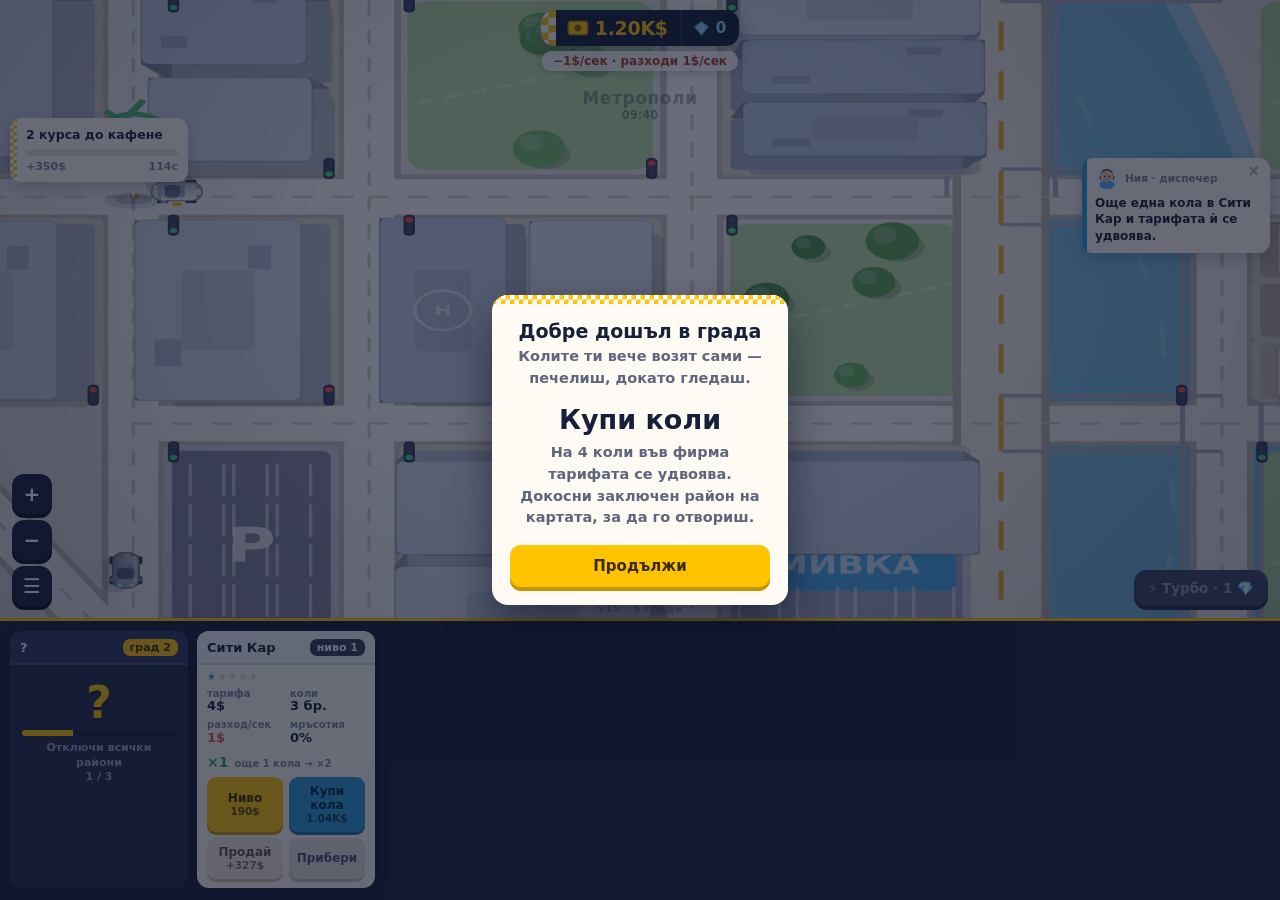
==== index.html @ 585ffe59 "Buy districts and move city from the panel, add a dispatcher who advises Districts were the only pur" ====
﻿<!DOCTYPE html>
<html lang="bg">
<meta charset="utf-8">
<link rel="manifest" href="manifest.webmanifest">
<link rel="apple-touch-icon" href="icon-192.png">
<script>if("serviceWorker" in navigator){window.addEventListener("load",function(){navigator.serviceWorker.register("sw.js").catch(function(){});});}</script>
<meta name="viewport" content="width=device-width, initial-scale=1, maximum-scale=1, user-scalable=no, viewport-fit=cover">
<meta name="theme-color" content="#17203A">
<meta name="mobile-web-app-capable" content="yes">
<meta name="apple-mobile-web-app-capable" content="yes">
<meta name="apple-mobile-web-app-status-bar-style" content="black-translucent">
<meta name="apple-mobile-web-app-title" content="Такси Империя">
<link rel="icon" href="data:image/svg+xml,%3Csvg xmlns='http://www.w3.org/2000/svg' viewBox='0 0 64 64'%3E%3Crect width='64' height='64' rx='14' fill='%2317203A'/%3E%3Crect x='10' y='26' width='44' height='20' rx='6' fill='%23FFC300'/%3E%3Crect x='22' y='18' width='20' height='10' rx='3' fill='%23FFC300'/%3E%3Crect x='10' y='32' width='44' height='5' fill='%23fff'/%3E%3Crect x='10' y='32' width='7' height='5' fill='%2317203A'/%3E%3Crect x='24' y='32' width='7' height='5' fill='%2317203A'/%3E%3Crect x='38' y='32' width='7' height='5' fill='%2317203A'/%3E%3C/svg%3E">
<title>Такси Империя</title>
<style>
  :root{
    --ink:#17203A;          /* нощно синьо на таблото */
    --ink2:#222C4C;
    --paper:#FDFBF4;        /* хартия на касовата бележка */
    --taxi:#FFC300;         /* жълто на такситата */
    --taxiD:#C89500;
    --meter:#1FA871;        /* печалба */
    --fare:#E0563F;         /* разход */
    --muted:#7C8399;
    --sky:#2E9BD6;
  }
  *{box-sizing:border-box;-webkit-tap-highlight-color:transparent}
  html,body{height:100%;margin:0;overflow:hidden}
  body{
    background:var(--ink);color:var(--ink);
    font-family:"Segoe UI Variable","Segoe UI",system-ui,-apple-system,"Helvetica Neue",Arial,sans-serif;
    font-weight:700;display:flex;flex-direction:column;user-select:none;
    font-variant-numeric:tabular-nums;
  }
  #stage{position:relative;flex:1;min-height:0;touch-action:none}
  canvas{display:block;width:100%;height:100%}

  /* ---------- таксиметров апарат горе ---------- */
  #top{position:absolute;top:calc(10px + env(safe-area-inset-top));left:0;right:0;display:flex;flex-direction:column;
       align-items:center;gap:5px;pointer-events:none}
  #meter{display:flex;align-items:stretch;border-radius:13px;overflow:hidden;
    background:var(--ink);box-shadow:0 8px 20px rgba(12,18,40,.34)}
  #meter .checks{width:15px;
    background-image:
      linear-gradient(45deg,var(--taxi) 25%,transparent 25%,transparent 75%,var(--taxi) 75%),
      linear-gradient(45deg,var(--taxi) 25%,#fff 25%,#fff 75%,var(--taxi) 75%);
    background-size:15px 15px;background-position:0 0,7.5px 7.5px}
  #meter .val{display:flex;align-items:center;gap:6px;padding:7px 13px 7px 11px;color:#fff}
  #meter .val + .val{border-left:1px solid rgba(255,255,255,.16)}
  #money{font-size:19px;letter-spacing:-.3px;font-weight:800;color:var(--taxi)}
  #gems{font-size:15px;font-weight:800;color:#8FD8F5}
  #meter svg{display:block}
  #net{font-size:12px;font-weight:700;color:#0E6B48;background:rgba(255,255,255,.86);
    padding:3px 11px;border-radius:9px;box-shadow:0 3px 9px rgba(20,28,55,.16)}
  #net.bad{color:#B23A28}
  #cityTag{position:absolute;top:88px;left:0;right:0;text-align:center;pointer-events:none;
    color:rgba(23,32,58,.34);font-size:17px;font-weight:800;letter-spacing:.6px}
  #clock{display:block;font-size:11.5px;font-weight:700;color:rgba(23,32,58,.4);letter-spacing:0}

  /* ---------- диспечерска бележка (мисия) ---------- */
  #quest{position:absolute;left:10px;top:118px;width:178px;background:var(--paper);
    border-radius:11px;padding:9px 10px 9px 16px;pointer-events:none;
    box-shadow:0 6px 16px rgba(12,18,40,.2);overflow:hidden}
  #quest:before{content:"";position:absolute;left:0;top:0;bottom:0;width:7px;
    background-image:
      linear-gradient(45deg,var(--taxi) 25%,transparent 25%,transparent 75%,var(--taxi) 75%),
      linear-gradient(45deg,var(--taxi) 25%,#fff 25%,#fff 75%,var(--taxi) 75%);
    background-size:7px 7px;background-position:0 0,3.5px 3.5px}
  #quest.done{background:#E7F7EC}
  #quest.done:before{background:var(--meter)}
  #qTxt{font-size:12.5px;line-height:1.3;font-weight:800}
  #qBar{height:6px;border-radius:4px;background:#E6E3D8;margin:7px 0 4px;overflow:hidden}
  #qBar i{display:block;height:100%;background:var(--meter);width:0%;transition:width .25s}
  #qMeta{display:flex;justify-content:space-between;font-size:11px;color:var(--muted);font-weight:700}
  /* ---------- диспечерката ---------- */
  #adv{position:absolute;right:10px;top:158px;width:188px;background:var(--paper);
    border-radius:11px;padding:8px 10px 9px 13px;box-shadow:0 6px 16px rgba(12,18,40,.2);overflow:hidden}
  #adv:before{content:"";position:absolute;left:0;top:0;bottom:0;width:5px;background:var(--sky)}
  #adv .ahead{display:flex;align-items:center;gap:6px;margin-bottom:5px;padding-right:16px}
  #adv .ahead b{font-size:10.5px;font-weight:800;color:var(--muted)}
  #adv svg{display:block;flex:0 0 auto;border-radius:50%}
  #advTxt{font-size:12px;line-height:1.36;font-weight:800;color:var(--ink)}
  #advOff{position:absolute;top:3px;right:4px;border:0;background:none;font:inherit;
    font-size:15px;font-weight:800;color:#B6B2A4;padding:3px 6px;line-height:1}
  #rush{position:absolute;top:118px;right:10px;background:var(--fare);color:#fff;
    border-radius:10px;padding:6px 11px;font-size:12.5px;font-weight:800;
    box-shadow:0 6px 14px rgba(190,60,40,.34);pointer-events:none}

  /* ---------- бутони върху картата ---------- */
  #zoom{position:absolute;left:12px;bottom:calc(12px + env(safe-area-inset-bottom));display:flex;flex-direction:column;gap:6px}
  .zb{width:40px;height:40px;border:0;border-radius:12px;background:var(--ink);color:#fff;
    font:inherit;font-size:20px;font-weight:800;box-shadow:0 4px 0 #0B1226}
  .zb:active{transform:translateY(3px);box-shadow:0 1px 0 #0B1226}
  #menu{position:relative}
  #menu .dot{position:absolute;top:-4px;right:-4px;min-width:18px;height:18px;border-radius:9px;
    background:var(--meter);color:#fff;font-size:10.5px;font-weight:800;line-height:18px;
    font-style:normal;padding:0 4px;box-shadow:0 2px 5px rgba(6,10,26,.5)}
  #turbo{position:absolute;right:12px;bottom:calc(12px + env(safe-area-inset-bottom));border:0;border-radius:13px;padding:10px 14px;
    background:var(--taxi);color:#3B2C00;font:inherit;font-size:13.5px;font-weight:800;
    box-shadow:0 4px 0 var(--taxiD)}
  #turbo:active{transform:translateY(3px);box-shadow:0 1px 0 var(--taxiD)}
  #turbo.off{background:#39415F;color:#8C93AC;box-shadow:0 4px 0 #232B45}

  /* ---------- диспечерско табло долу ---------- */
  #fleets{background:var(--ink);padding:10px 10px 12px;display:flex;gap:9px;overflow-x:auto;
    border-top:3px solid var(--taxi);scrollbar-width:none}
  #fleets::-webkit-scrollbar{display:none}
  .card{flex:0 0 178px;background:var(--paper);border-radius:12px;padding:0 0 9px;
    box-shadow:0 5px 14px rgba(6,10,26,.4);overflow:hidden}
  .chead{display:flex;align-items:center;gap:7px;padding:8px 10px 7px;
    background:var(--fc,#fff);border-bottom:2px solid rgba(23,32,58,.12)}
  .chead .nm{font-size:13px;font-weight:800;color:#17203A;white-space:nowrap;
    overflow:hidden;text-overflow:ellipsis;flex:1}
  .chead .lvb{font-size:11px;font-weight:800;background:rgba(23,32,58,.86);color:#fff;
    padding:2px 7px;border-radius:7px;white-space:nowrap}
  .stars{font-size:10px;letter-spacing:1.5px;color:#D8D4C6;padding:6px 10px 0}
  .stars i{color:var(--sky);font-style:normal}
  .grid{display:grid;grid-template-columns:1fr 1fr;gap:5px 8px;padding:6px 10px 8px}
  .cell{display:flex;flex-direction:column;line-height:1.15}
  .cell small{font-size:10px;color:var(--muted);font-weight:700}
  .cell b{font-size:13px;font-weight:800}
  .cell.exp b{color:var(--fare)}
  .mrow{display:flex;align-items:baseline;gap:6px;padding:0 10px 7px}
  .mrow b{font-size:14px;font-weight:800;color:var(--meter)}
  .mrow small{font-size:10px;font-weight:700;color:var(--muted)}
  .btns{display:grid;grid-template-columns:1fr 1fr;gap:6px;padding:0 10px}
  .btns + .btns{margin-top:6px}
  .btns button{border:0;border-radius:9px;padding:7px 4px;font:inherit;font-size:12px;
    font-weight:800;line-height:1.2}
  .btns button small{display:block;font-size:10.5px;font-weight:700;opacity:.8}
  .btns button:active{transform:translateY(2px);box-shadow:none!important}
  .up{background:var(--taxi);color:#3B2C00;box-shadow:0 3px 0 var(--taxiD)}
  .car{background:var(--sky);color:#04283C;box-shadow:0 3px 0 #1E6E9B}
  .sell{background:#F0E7D9;color:#6B5540;box-shadow:0 3px 0 #CFC2AE}
  .rest{background:#E6E3D8;color:#4A5068;box-shadow:0 3px 0 #C6C2B4}
  .rest.on{background:var(--meter);color:#04301F;box-shadow:0 3px 0 #157A50}
  .citycard{background:#20294A;color:#F2F0E6}
  .citycard .chead{background:#2C3760;border-bottom-color:rgba(255,255,255,.12)}
  .citycard .chead .nm{color:#FDFBF4}
  .citycard .lvb{background:var(--taxi);color:#3B2C00}
  .citycard .cell small{color:#9AA3C0}
  .citycard .cell b{color:#FDFBF4}
  /* заключен следващ град: само въпросителна, подробностите идват след отключване */
  .citycard .myst{display:flex;flex-direction:column;align-items:center;justify-content:center;
    gap:5px;padding:16px 12px 12px;cursor:pointer}
  .citycard .myst .q{font-size:44px;line-height:1;font-weight:800;color:var(--taxi);
    text-shadow:0 3px 0 rgba(0,0,0,.25)}
  .citycard .myst .hint{font-size:11px;font-weight:700;color:#9AA3C0;text-align:center;
    line-height:1.35;white-space:pre-line}
  .citycard .myst .bar{width:100%;height:6px;border-radius:4px;background:#17203A;overflow:hidden}
  .citycard .myst .bar i{display:block;height:100%;background:var(--taxi);width:0%;transition:width .25s}
  .go{background:var(--taxi);color:#3B2C00;box-shadow:0 3px 0 var(--taxiD)}
  .go.cant{background:#39415F;color:#8C93AC;box-shadow:0 3px 0 #232B45}
  .btns button.cant{background:#E9E6DB;color:#AFAB9C;box-shadow:0 3px 0 #D3CFC2}

  /* ---------- диалог ---------- */
  #modal{position:fixed;inset:0;background:rgba(14,20,42,.62);display:flex;align-items:center;
    justify-content:center;padding:26px;z-index:9}
  #box{background:var(--paper);border-radius:16px;padding:0 0 18px;width:100%;max-width:296px;
    text-align:center;box-shadow:0 20px 44px rgba(8,12,30,.5);overflow:hidden}
  #box:before{content:"";display:block;height:9px;
    background-image:
      linear-gradient(45deg,var(--taxi) 25%,transparent 25%,transparent 75%,var(--taxi) 75%),
      linear-gradient(45deg,var(--taxi) 25%,#fff 25%,#fff 75%,var(--taxi) 75%);
    background-size:9px 9px;background-position:0 0,4.5px 4.5px}
  #box h2{margin:16px 18px 4px;font-size:19px;font-weight:800}
  #box p{margin:0 18px;font-size:14.5px;color:#5F657D;font-weight:700;line-height:1.5}
  #box .big{display:block;font-size:27px;color:var(--ink);margin:10px 0 2px;font-weight:800}
  #box button{margin:16px 18px 0;width:calc(100% - 36px);border:0;border-radius:11px;padding:12px;
    background:var(--taxi);color:#3B2C00;font:inherit;font-size:15px;font-weight:800;
    box-shadow:0 4px 0 var(--taxiD)}
  #box button:active{transform:translateY(3px);box-shadow:0 1px 0 var(--taxiD)}
  #box #mC{background:#E6E3D8;color:#4A5068;box-shadow:0 4px 0 #C6C2B4;margin-top:8px}
  #box button[disabled]{opacity:.6}
  /* ---------- общ панел с раздели ---------- */
  #panel{position:fixed;inset:0;background:rgba(14,20,42,.72);z-index:8;
    display:flex;align-items:flex-end;justify-content:center}
  #pbox{background:var(--paper);width:100%;max-width:420px;max-height:88vh;
    border-radius:16px 16px 0 0;display:flex;flex-direction:column;overflow:hidden;
    box-shadow:0 -14px 40px rgba(8,12,30,.5)}
  #pbox:before{content:"";display:block;height:8px;flex:0 0 auto;
    background-image:
      linear-gradient(45deg,var(--taxi) 25%,transparent 25%,transparent 75%,var(--taxi) 75%),
      linear-gradient(45deg,var(--taxi) 25%,#fff 25%,#fff 75%,var(--taxi) 75%);
    background-size:8px 8px;background-position:0 0,4px 4px}
  #ptabs{display:flex;gap:0;border-bottom:2px solid rgba(23,32,58,.12);flex:0 0 auto}
  #ptabs button{flex:1;border:0;background:none;font:inherit;font-size:11px;font-weight:800;
    color:var(--muted);padding:11px 2px 9px;border-bottom:3px solid transparent;
    white-space:nowrap;letter-spacing:-.2px}
  #ptabs button.on{color:var(--ink);border-bottom-color:var(--taxi)}
  #pbody{overflow-y:auto;padding:14px 16px 18px;-webkit-overflow-scrolling:touch}
  #pclose{flex:0 0 auto;border:0;border-radius:11px;margin:0 16px 16px;padding:12px;
    background:#E6E3D8;color:#4A5068;font:inherit;font-size:14.5px;font-weight:800;
    box-shadow:0 4px 0 #C6C2B4}
  #pclose:active{transform:translateY(3px);box-shadow:0 1px 0 #C6C2B4}
  .prow{display:flex;align-items:center;justify-content:space-between;gap:12px;
    padding:11px 0;border-bottom:1px solid rgba(23,32,58,.09)}
  .prow:last-child{border-bottom:0}
  .prow .lb{font-size:13.5px;font-weight:800;color:var(--ink)}
  .prow .lb small{display:block;font-size:11px;font-weight:700;color:var(--muted);margin-top:2px}
  .prow .vl{font-size:14px;font-weight:800;color:var(--ink);white-space:nowrap}
  .tgl{border:0;border-radius:20px;width:52px;height:30px;background:#D6D2C4;position:relative;
    flex:0 0 auto;transition:background .15s}
  .tgl:after{content:"";position:absolute;top:3px;left:3px;width:24px;height:24px;border-radius:50%;
    background:#fff;box-shadow:0 2px 4px rgba(0,0,0,.22);transition:transform .15s}
  .tgl.on{background:var(--meter)}
  .tgl.on:after{transform:translateX(22px)}
  .pbtn{border:0;border-radius:10px;padding:11px 12px;font:inherit;font-size:13.5px;font-weight:800;
    background:var(--taxi);color:#3B2C00;box-shadow:0 3px 0 var(--taxiD);width:100%}
  .pbtn:active{transform:translateY(2px);box-shadow:0 1px 0 var(--taxiD)}
  .pbtn.danger{background:#E8D5CE;color:#8A3A28;box-shadow:0 3px 0 #CBB0A6}
  .pbtn.cant{background:#E9E6DB;color:#AFAB9C;box-shadow:0 3px 0 #D3CFC2}
  .phead{font-size:11px;font-weight:800;letter-spacing:.08em;text-transform:uppercase;
    color:var(--muted);margin:14px 0 4px}
  .phead:first-child{margin-top:0}
  #ver{position:absolute;left:0;right:0;bottom:4px;text-align:center;pointer-events:none;
    font-size:10.5px;font-weight:700;color:rgba(23,32,58,.30);letter-spacing:.4px}
  .hidden{display:none!important}
  @media (prefers-reduced-motion:reduce){*{transition:none!important}}
</style>

<div id="stage">
  <canvas id="cv"></canvas>
  <div id="top">
    <div id="meter">
      <div class="checks"></div>
      <div class="val"><svg width="22" height="16" viewBox="0 0 22 16"><rect x="1" y="1" width="20" height="14" rx="3" fill="#FFC300" stroke="#8A6A00" stroke-width="1.4"/><circle cx="11" cy="8" r="3.4" fill="#8A6A00"/></svg><b id="money">0$</b></div>
      <div class="val"><svg width="17" height="17" viewBox="0 0 20 20"><path d="M10 2 18 8 10 18 2 8z" fill="#8FD8F5" stroke="#3E9BC4" stroke-width="1.4" stroke-linejoin="round"/></svg><b id="gems">0</b></div>
    </div>
    <div id="net"></div>
  </div>
  <div id="cityTag">Метрополи<small id="clock"></small></div>
  <div id="quest"><div id="qTxt"></div><div id="qBar"><i></i></div><div id="qMeta"><span id="qRew"></span><span id="qTime"></span></div></div>
  <div id="rush" class="hidden">Час пик ×2</div>
  <div id="adv" class="hidden">
    <button id="advOff" title="Спри съветника">×</button>
    <div class="ahead"><svg width="24" height="24" viewBox="0 0 32 32">
      <circle cx="16" cy="16" r="16" fill="#EAF4FB"/>
      <path d="M16 31c-6 0-10-3-10-6s4-6 10-6 10 3 10 6-4 6-10 6z" fill="#4FB3F6"/>
      <circle cx="16" cy="13.5" r="7.6" fill="#F5CBA0"/>
      <path d="M8.4 13.5a7.6 7.6 0 0 1 15.2 0c.6-2 .4-5-1.4-7S18 4 16 4 10.6 4.8 9.4 6.9 7.8 11.6 8.4 13.5z" fill="#6B4423"/>
      <path d="M7.4 12.6c-.9.4-1.3 2-.9 3.6.4 1.6 1.4 2.6 2.2 2.4z" fill="#6B4423"/>
      <path d="M24.6 12.6c.9.4 1.3 2 .9 3.6-.4 1.6-1.4 2.6-2.2 2.4z" fill="#6B4423"/>
      <circle cx="13.2" cy="14" r="1.3" fill="#3A3F5C"/><circle cx="18.8" cy="14" r="1.3" fill="#3A3F5C"/>
      <circle cx="10.7" cy="16.5" r="1.7" fill="#FFB0AC" opacity=".55"/>
      <circle cx="21.3" cy="16.5" r="1.7" fill="#FFB0AC" opacity=".55"/>
      <path d="M14.2 17.8q1.8 1.3 3.6 0" stroke="#B4795A" stroke-width="1.1" fill="none" stroke-linecap="round"/>
    </svg><b>Ния · диспечер</b></div>
    <div id="advTxt"></div>
  </div>
  <div id="zoom"><button class="zb" id="zin">+</button><button class="zb" id="zout">−</button><button class="zb" id="menu" title="Меню">☰<i class="dot hidden" id="mdot"></i></button></div>
  <button id="turbo">⚡ Турбо · 1 💎</button>
  <div id="ver">v15 · 3 града</div>
</div>
<div id="fleets"></div>

<div id="panel" class="hidden"><div id="pbox">
  <div id="ptabs">
    <button data-tab="city" class="on">Град</button>
    <button data-tab="stat">Статус</button>
    <button data-tab="ach">Награди</button>
    <button data-tab="drv">Шофьори</button>
    <button data-tab="shop">Магазин</button>
    <button data-tab="set">Настройки</button>
  </div>
  <div id="pbody"></div>
  <button id="pclose">Затвори</button>
</div></div>

<div id="modal" class="hidden"><div id="box">
  <h2 id="mT"></h2><p id="mP"></p><button id="mB">Продължи</button><button id="mC" class="hidden">Откажи</button>
</div></div>

<script>
(function(){
"use strict";
/* Кеш на DOM възлите: update() се върти 60 пъти в секунда и не бива
   да обхожда документа наново за всяко число, което изписва. */
function $(id){return document.getElementById(id);}
var EL={money:$("money"),gems:$("gems"),clock:$("clock"),net:$("net"),turbo:$("turbo"),
  rush:$("rush"),quest:$("quest"),qTxt:$("qTxt"),qBar:$("qBar").firstChild,mdot:$("mdot"),
  adv:$("adv"),advTxt:$("advTxt"),
  qRew:$("qRew"),qTime:$("qTime"),cityTag:$("cityTag").firstChild};
function setTxt(el,v){if(el&&el._v!==v){el._v=v;el.textContent=v;}}
function setCls(el,v){if(el&&el._c!==v){el._c=v;el.className=v;}}
function setHid(el,v){if(el&&el._hid!==v){el._hid=v;el.classList.toggle("hidden",v);}}
function rnd(a,b){return a+Math.random()*(b-a);}
function ri(a,b){return Math.floor(rnd(a,b+1));}
function pick(a){return a[(Math.random()*a.length)|0];}
function lerp(a,b,t){return a+(b-a)*t;}
function fmt(n){if(n<1000)return Math.round(n)+"";
  var s=["K","M","B","T","Qa"],i=-1;while(n>=1000&&i<s.length-1){n/=1000;i++;}
  return (n<10?n.toFixed(2):n<100?n.toFixed(1):Math.round(n))+s[i];}
function money(n){return fmt(n)+"$";}
function hex2rgb(h){return [parseInt(h.substr(1,2),16),parseInt(h.substr(3,2),16),parseInt(h.substr(5,2),16)];}
function mixHex(h1,h2,t){var a=hex2rgb(h1),b=hex2rgb(h2);
  return [lerp(a[0],b[0],t),lerp(a[1],b[1],t),lerp(a[2],b[2],t)];}
function rgbs(c,f){f=f||1;return "rgb("+Math.min(255,c[0]*f|0)+","+Math.min(255,c[1]*f|0)+","+Math.min(255,c[2]*f|0)+")";}
function rr(x,y,w,h,r){ctx.beginPath();ctx.moveTo(x+r,y);ctx.arcTo(x+w,y,x+w,y+h,r);
  ctx.arcTo(x+w,y+h,x,y+h,r);ctx.arcTo(x,y+h,x,y,r);ctx.arcTo(x,y,x+w,y,r);ctx.closePath();}

/* ==================== ГРАД ==================== */
var CITIES=[
  { name:"Метрополи", w:1600, h:2600, gx:[120,200], gy:[125,210],
    hwV:1, hwH:1, rivers:1, npc:12, mult:1, upk:1, dens:0.13, tall:180,
    down:[[0.42,0.17]], portFrom:0.74,
    zones:[{n:"Център",f:0.42,c:0},{n:"Южен район",f:0.32,c:30000},{n:"Пристанище",f:0.26,c:400000}],
    price:0 },
  { name:"Стария бряг", w:2150, h:3400, gx:[110,180], gy:[112,190],
    hwV:2, hwH:1, rivers:2, npc:20, mult:4.5, upk:1.7, dens:0.10, tall:230,
    down:[[0.30,0.13],[0.64,0.44]], portFrom:0.78,
    zones:[{n:"Стария град",f:0.30,c:0},{n:"Крайбрежието",f:0.24,c:900000},
           {n:"Индустрията",f:0.24,c:6000000},{n:"Доковете",f:0.22,c:40000000}],
    price:500000 },
  { name:"Мегаполис", w:2700, h:4300, gx:[100,165], gy:[102,172],
    hwV:2, hwH:2, rivers:2, npc:28, mult:16, upk:2.6, dens:0.08, tall:300,
    down:[[0.24,0.11],[0.58,0.33],[0.40,0.68]], portFrom:0.84,
    zones:[{n:"Даунтаун",f:0.24,c:0},{n:"Мидтаун",f:0.20,c:20000000},
           {n:"Ъптаун",f:0.20,c:150000000},{n:"Хълмовете",f:0.18,c:900000000},
           {n:"Летището",f:0.18,c:6000000000}],
    price:15000000 }
];
var cityIdx=0, CITY=CITIES[0];
var WW=CITY.w,WH=CITY.h,ROADW=30,HWW=48;
var xs=[],ys=[],nodes=[],edges=[],blocks=[],river=[],trees=[],lamps=[],ponds=[],bridges=[];
var DOWNS=[];
function district(x,y){
  if(y>WH*CITY.portFrom) return "port";
  for(var i=0;i<DOWNS.length;i++)
    if(Math.hypot(x-DOWNS[i].x,y-DOWNS[i].y)<DOWNS[i].r) return "down";
  return "res";
}
var PAL={
  down:["#C9D6E8","#D5DFEC","#BCCADD","#DDE4EE","#C3CFE0"],
  res:["#F1E2CE","#E9D6BE","#F5EADD","#E4D8C6","#EFDCD2"],
  port:["#D8D4C8","#CBD2CB","#E0DACE","#C6C9C2"]
};
function genCity(){
  WW=CITY.w;WH=CITY.h;
  DOWNS=CITY.down.map(function(d){return {x:WW*d[0],y:WH*d[1],r:Math.min(WW,WH)*0.24};});
  xs=[];ys=[];nodes=[];edges=[];blocks=[];trees=[];lamps=[];ponds=[];bridges=[];
  var x=80;while(x<WW-90){xs.push(Math.round(x));x+=rnd(CITY.gx[0],CITY.gx[1]);}xs.push(WW-80);
  var y=80;while(y<WH-90){ys.push(Math.round(y));y+=rnd(CITY.gy[0],CITY.gy[1]);}ys.push(WH-80);
  river=[];
  for(var rv=0;rv<CITY.rivers;rv++){
    var base=0.62-rv*0.34, amp=150+rv*40;
    for(var t=0;t<=14;t++)river.push({x:WW*base+Math.sin(t*0.55+rv)*amp-t*7,y:WH*t/14,w:rnd(50,95),seg:rv});
  }

  var C=xs.length,R=ys.length,id={};
  for(var j=0;j<R;j++)for(var i=0;i<C;i++){id[i+"_"+j]=nodes.length;
    nodes.push({x:xs[i],y:ys[j],nb:[],hw:false});}
  function link(a,b,hw){
    if(a==null||b==null)return;
    var d=Math.hypot(nodes[a].x-nodes[b].x,nodes[a].y-nodes[b].y);
    var w=hw?d*0.55:d;
    nodes[a].nb.push({n:b,d:d,w:w});nodes[b].nb.push({n:a,d:d,w:w});
    edges.push({a:a,b:b,hw:!!hw,block:0});
    if(hw){nodes[a].hw=nodes[b].hw=true;}
  }
  // магистрала: една вертикална и една хоризонтална артерия
  var hwCols=[],hwRows=[];
  for(var q=0;q<CITY.hwV;q++) hwCols.push(Math.round(C*(q+1)/(CITY.hwV+1)));
  for(var q2=0;q2<CITY.hwH;q2++) hwRows.push(Math.round(R*(q2+1)/(CITY.hwH+1)));
  function inArr(a,v){for(var i=0;i<a.length;i++)if(a[i]===v)return true;return false;}
  for(var j2=0;j2<R;j2++)for(var i2=0;i2<C;i2++){
    if(i2<C-1){ var isHw=inArr(hwRows,j2);
      if(isHw||!(j2>0&&j2<R-1&&Math.random()<CITY.dens)) link(id[i2+"_"+j2],id[(i2+1)+"_"+j2],isHw); }
    if(j2<R-1){ var isHw2=inArr(hwCols,i2);
      if(isHw2||!(i2>0&&i2<C-1&&Math.random()<CITY.dens)) link(id[i2+"_"+j2],id[i2+"_"+(j2+1)],isHw2); }
  }
  var di=1,dj=1;while(di<C-1&&dj<R-1){link(id[di+"_"+dj],id[(di+1)+"_"+(dj+1)]);di++;dj++;}

  for(var jj=0;jj<R-1;jj++)for(var ii=0;ii<C-1;ii++){
    var bx=xs[ii]+ROADW/2+8,by=ys[jj]+ROADW/2+8;
    var bw=xs[ii+1]-xs[ii]-ROADW-16,bh=ys[jj+1]-ys[jj]-ROADW-16;
    if(bw<24||bh<24)continue;
    var cx=bx+bw/2,cy=by+bh/2;
    if(inRiver(cx,cy,8))continue;
    var dist=district(cx,cy);
    var park=Math.random()<(dist==="res"?0.22:dist==="down"?0.08:0.10);
    if(park){ blocks.push(mkPark(bx,by,bw,bh)); continue; }
    var n=(dist==="port")?1:(bw>110&&bh>110?ri(2,3):ri(1,2));
    if(n===1||bw<95||bh<95) blocks.push(mk(bx,by,bw,bh,dist));
    else{
      var vert=bw>bh,g=6;
      for(var p=0;p<n;p++){
        if(vert){var w2=(bw-(n-1)*g)/n;blocks.push(mk(bx+p*(w2+g),by,w2,bh,dist));}
        else{var h2=(bh-(n-1)*g)/n;blocks.push(mk(bx,by+p*(h2+g),bw,h2,dist));}
      }
    }
  }
  // забележителности
  // махаме кварталите, през които минава улица (диагонал, магистрала)
  blocks=blocks.filter(function(b){
    for(var e=0;e<edges.length;e++){
      var E=edges[e],a=nodes[E.a],c=nodes[E.b];
      var m=E.hw?10:2;
      if(segRect(a.x,a.y,c.x,c.y,b.x-m,b.y-m,b.w+2*m,b.h+2*m))return false;
    }
    return true;
  });
  blocks.forEach(function(b){ if(b.park) fillPark(b); });
  var stad=blocks.filter(function(b){return b.park&&b.w>150&&b.h>130;})[0];
  if(stad){stad.park=false;stad.stadium=true;stad.hgt=52;stad.c=hex2rgb("#DDD9CE");}
  // мостове
  edges.forEach(function(e){
    var a=nodes[e.a],b=nodes[e.b],mx=(a.x+b.x)/2,my=(a.y+b.y)/2;
    if(inRiver(mx,my,0)) {e.bridge=true;bridges.push(e);}
  });
  nodes.forEach(function(n,i){
    n.id=i; n.ok=n.nb.length>0;
    n.light=(n.nb.length>=3&&!n.hw)?Math.random()*LCYC:-1;
    if(n.ok&&Math.random()<0.8) lamps.push({x:n.x+rnd(-16,16),y:n.y+rnd(-16,16),r:rnd(95,145)});
  });
  makeDepot();
  makeWash();
}
/* ---- автомивка ---- */
var wash=null;
function makeWash(){
  wash=null;
  var tx=WW*0.62,ty=WH*0.30,bi=-1,bd=1e9;
  for(var i=0;i<blocks.length;i++){
    var b=blocks[i];
    if(b.stadium||b.lot||b.w<60||b.h<55)continue;
    var d=Math.hypot(b.x+b.w/2-tx,b.y+b.h/2-ty);
    if(d<bd){bd=d;bi=i;}
  }
  if(bi<0)return;
  var lot=blocks[bi];lot.park=false;lot.wash=true;lot.hgt=26;
  var nd=0,nbd=1e9;
  for(var k=0;k<nodes.length;k++){
    if(!nodes[k].ok)continue;
    var dd=Math.hypot(nodes[k].x-(lot.x+lot.w/2),nodes[k].y-(lot.y+lot.h/2));
    if(dd<nbd){nbd=dd;nd=k;}
  }
  var bays=[],n=Math.max(2,Math.min(4,Math.floor(lot.w/34)));
  for(var c=0;c<n;c++)bays.push({x:lot.x+lot.w*(c+0.5)/n,y:lot.y+lot.h*0.62,taken:null});
  wash={node:nd,lot:lot,x:lot.x+lot.w/2,y:lot.y+lot.h/2,bays:bays};
}
function freeBay(car){
  if(!wash)return null;
  for(var i=0;i<wash.bays.length;i++)if(!wash.bays[i].taken){wash.bays[i].taken=car;return wash.bays[i];}
  return null;
}
function releaseBay(car){
  if(!wash)return;
  for(var i=0;i<wash.bays.length;i++)if(wash.bays[i].taken===car)wash.bays[i].taken=null;
}
function washFee(f){return Math.round(26*f.tier*(1+0.12*(f.lvl-1)));}
function sendToWash(c){
  if(!wash)return false;
  var p=route(c.path[c.seg]||c.path[0],wash.node);
  if(!p)return false;
  releaseSlot(c);
  if(c.client){c.client.taken=false;c.client=null;}
  c.path=p;c.seg=0;c.t=0;c.state="toWash";
  return true;
}
/* ---- паркинг (гараж) ---- */
var depot=null;
function makeDepot(){
  depot=null;
  var tx=WW*0.34,ty=WH*0.22,bi=-1,bd=1e9;
  for(var i=0;i<blocks.length;i++){
    var b=blocks[i];
    if(b.stadium||b.w<70||b.h<60)continue;
    var d=Math.hypot(b.x+b.w/2-tx,b.y+b.h/2-ty);
    if(d<bd){bd=d;bi=i;}
  }
  if(bi<0)return;
  var lot=blocks[bi];lot.park=false;lot.lot=true;lot.hgt=0;
  var nd=0,nbd=1e9;
  for(var k=0;k<nodes.length;k++){
    if(!nodes[k].ok)continue;
    var dd=Math.hypot(nodes[k].x-(lot.x+lot.w/2),nodes[k].y-(lot.y+lot.h/2));
    if(dd<nbd){nbd=dd;nd=k;}
  }
  var slots=[],cols=Math.max(2,Math.floor((lot.w-14)/26)),rows=Math.max(2,Math.floor((lot.h-16)/34));
  for(var r=0;r<rows;r++)for(var c=0;c<cols;c++){
    if(slots.length>=40)break;
    slots.push({x:lot.x+10+c*26+11,y:lot.y+10+r*34+15,a:Math.PI/2,taken:null});
  }
  depot={node:nd,lot:lot,x:lot.x+lot.w/2,y:lot.y+lot.h/2,slots:slots};
}
function freeSlot(car){
  if(!depot)return null;
  for(var i=0;i<depot.slots.length;i++)if(!depot.slots[i].taken){depot.slots[i].taken=car;return depot.slots[i];}
  return null;
}
function releaseSlot(car){
  if(!depot)return;
  for(var i=0;i<depot.slots.length;i++)if(depot.slots[i].taken===car)depot.slots[i].taken=null;
}
/* ---- светофари ---- */
var LCYC=13,tsim=0;
function lightGreen(node,ns){
  if(node.light<0)return true;
  var t=(tsim+node.light)%LCYC;
  return ns ? (t<6) : (t>6.6&&t<12.6);
}
function mk(x,y,w,h,dist){
  var hg = dist==="down" ? rnd(80,150)+Math.random()*Math.random()*180
         : dist==="port" ? rnd(26,58)
         : rnd(24,56)+Math.random()*Math.random()*70;
  var lit=[];for(var i=0;i<6;i++)lit.push(Math.random()<0.55);
  return {x:x,y:y,w:w,h:h,park:false,dist:dist,c:hex2rgb(pick(PAL[dist])),
    hgt:Math.round(hg),pitched:dist!=="down"&&hg<70&&Math.random()<0.6,
    roof:Math.random()<0.5,ac:Math.random()<0.45,heli:dist==="down"&&hg>210,lit:lit,
    awn:dist!=="port"&&Math.random()<0.35,awnC:pick(["#E4573D","#4FB3F6","#57C97C","#FFC93C"])};
}
function mkPark(x,y,w,h){
  return {x:x,y:y,w:w,h:h,park:true,hgt:0,c:hex2rgb("#C2E3B0")};
}
function fillPark(b){
  for(var k=0;k<3+((b.w*b.h)/8000|0);k++) trees.push({x:b.x+rnd(12,b.w-12),y:b.y+rnd(12,b.h-12),r:rnd(9,16),c:pick(["#5FA653","#6DB562","#4F9448","#79C06B"])});
  if(b.w>90&&b.h>90&&Math.random()<0.5) ponds.push({x:b.x+b.w*0.3,y:b.y+b.h*0.35,w:b.w*0.42,h:b.h*0.34});
}
function segRect(x1,y1,x2,y2,rx,ry,rw,rh){
  var t0=0,t1=1,dx=x2-x1,dy=y2-y1;
  var p=[-dx,dx,-dy,dy],q=[x1-rx,rx+rw-x1,y1-ry,ry+rh-y1];
  for(var i=0;i<4;i++){
    if(p[i]===0){ if(q[i]<0) return false; }
    else{ var r=q[i]/p[i];
      if(p[i]<0){ if(r>t1) return false; if(r>t0) t0=r; }
      else{ if(r<t0) return false; if(r<t1) t1=r; } }
  }
  return true;
}
function inRiver(x,y,pad){
  for(var t=0;t<river.length-1;t++){var a=river[t],b=river[t+1];
    if(y<a.y-30||y>b.y+30)continue;
    var k=(y-a.y)/((b.y-a.y)||1),cx=a.x+(b.x-a.x)*k,w=a.w+(b.w-a.w)*k;
    if(Math.abs(x-cx)<w+(pad||0))return true;}
  return false;
}
/* ==================== зони ==================== */
var ZONES=[];
function buildZones(keep){
  var acc=0,old=keep||[];
  ZONES=CITY.zones.map(function(z,i){
    var o={y:WH*acc,h:WH*z.f,cost:z.c,open:i===0||!!old[i],name:z.n};
    acc+=z.f;return o;
  });
}
function zoneOf(y){for(var i=0;i<ZONES.length;i++)if(y>=ZONES[i].y&&y<ZONES[i].y+ZONES[i].h)return i;return 0;}
function nodeOpen(n){return ZONES[zoneOf(nodes[n].y)].open&&nodes[n].ok;}
function randomOpenNode(){for(var t=0;t<300;t++){var n=ri(0,nodes.length-1);if(nodeOpen(n))return n;}return 0;}
/* ==================== маршрут ==================== */
var blocked={};
function key(a,b){return a<b?a+"_"+b:b+"_"+a;}
function route(a,b){
  if(a===b)return[a];
  var dist=new Float64Array(nodes.length).fill(1e18),prev=new Int32Array(nodes.length).fill(-1);
  var vis=new Uint8Array(nodes.length),q=[a];dist[a]=0;
  while(q.length){
    var bi=0;for(var i=1;i<q.length;i++)if(dist[q[i]]<dist[q[bi]])bi=i;
    var u=q.splice(bi,1)[0];if(vis[u])continue;vis[u]=1;if(u===b)break;
    for(var k=0;k<nodes[u].nb.length;k++){var e=nodes[u].nb[k];
      if(vis[e.n]||blocked[key(u,e.n)])continue;
      var nd=dist[u]+e.w;if(nd<dist[e.n]){dist[e.n]=nd;prev[e.n]=u;q.push(e.n);}}
  }
  if(b!==a&&prev[b]<0)return null;
  var p=[b],c=b;while(prev[c]>=0){c=prev[c];p.push(c);}return p.reverse();
}
function pathLen(p){var d=0;for(var i=0;i<p.length-1;i++)d+=Math.hypot(nodes[p[i]].x-nodes[p[i+1]].x,nodes[p[i]].y-nodes[p[i+1]].y);return d;}
function isHwEdge(a,b){
  for(var i=0;i<nodes[a].nb.length;i++) if(nodes[a].nb[i].n===b) return nodes[a].nb[i].w<nodes[a].nb[i].d;
  return false;
}
/* ==================== фирми ==================== */
var FLEETS=[
  {name:"Сити Кар",col:"#F2F3F7",tier:1,at:0,body:"hatch"},
  {name:"Синя Линия",col:"#4FB6F0",tier:2.6,at:5000,body:"sedan"},
  {name:"Голд Такси",col:"#FFC300",tier:7,at:60000,body:"taxi"},
  {name:"Метро Ван",col:"#7FD08A",tier:19,at:600000,body:"van"},
  {name:"Лукс Клас",col:"#2E3352",tier:55,at:5000000,body:"limo"}
];
var fleets=[],cars=[],npcs=[],clients=[],parts=[],bubbles=[],crates=[],accidents=[];
// 1200 стига точно за четвъртата кола: първият праг ×2 е достъпен веднага,
// вместо играчът да чака пред подсказка, която не може да изпълни
var S={money:1200,best:0,gems:0},turboUntil=0,rushUntil=0;
var SET={sound:1,vibro:1,adv:1};
var advKey="",advT=0;
var ST={rides:0,km:0,vip:0,night:0,acc:0,wash:0,quests:0,gemsF:0,play:0};
var PR={pp:0,tot:0,runs:0};        // престижни точки, изкарано за всички рестарти, брой рестарти
var DY={last:0,streak:0};
var ACH={},TUT={},gemBuff=0,x2Until=0;

/* ---- престиж ---- */
function presPts(){return Math.floor(Math.sqrt(PR.tot/250000));}
function presAvail(){return Math.max(0,presPts()-PR.pp);}
function presMult(){return 1+0.25*PR.pp;}

/* ---- постижения ---- */
var ACHS=[
  {k:"r10",   n:"Първи десет",      d:"10 курса",                b:0.02,t:function(){return ST.rides>=10;}},
  {k:"r100",  n:"Стотица",          d:"100 курса",               b:0.03,t:function(){return ST.rides>=100;}},
  {k:"r1000", n:"Хилядник",         d:"1000 курса",              b:0.05,t:function(){return ST.rides>=1000;}},
  {k:"km1k",  n:"Хиляда километра", d:"1000 км пробег",          b:0.03,t:function(){return ST.km>=1000;}},
  {k:"vip10", n:"Важни клиенти",    d:"10 VIP курса",            b:0.03,t:function(){return ST.vip>=10;}},
  {k:"n50",   n:"Нощна смяна",      d:"50 нощни курса",          b:0.03,t:function(){return ST.night>=50;}},
  {k:"q10",   n:"Диспечерът вярва", d:"10 изпълнени мисии",      b:0.03,t:function(){return ST.quests>=10;}},
  {k:"w20",   n:"Чисти коли",       d:"20 миения",               b:0.02,t:function(){return ST.wash>=20;}},
  {k:"c14",   n:"Пълен парк",       d:"14 коли в една фирма",    b:0.05,t:function(){
      for(var i=0;i<fleets.length;i++)if(fleets[i].cars>=MAXCARS)return true;return false;}},
  {k:"city2", n:"Втори град",       d:"Отвори клон в нов град",  b:0.05,t:function(){return cityIdx>=1;}},
  {k:"city3", n:"Мегаполис",        d:"Стигни третия град",      b:0.08,t:function(){return cityIdx>=2;}},
  {k:"pres1", n:"Нов старт",        d:"Продай империята веднъж", b:0.10,t:function(){return PR.runs>=1;}}
];
function achMult(){var m=1;for(var i=0;i<ACHS.length;i++)if(ACH[ACHS[i].k])m+=ACHS[i].b;return m;}
function achCheck(){
  for(var i=0;i<ACHS.length;i++){
    var a=ACHS[i];
    if(!ACH[a.k]&&a.t()){ACH[a.k]=1;popupSmall("Постижение: "+a.n);sfx("big");vibro([12,50,12]);save();}
  }
}
function gemMult(){return 1+0.05*gemBuff;}
function addFleet(i){var f=FLEETS[i];fleets.push({idx:i,name:f.name,col:f.col,tier:f.tier,body:f.body,lvl:1,cars:i===0?3:1});}
/* Умножаващият слой: линейните надграждания сами по себе си не догонват
   експоненциалните цени, затова праговете дават скокове. */
var CARMILE=[4,8,14],TOTMILE=[10,20,35,55];
function fleetMult(f){var m=1;for(var i=0;i<CARMILE.length;i++)if(f.cars>=CARMILE[i])m*=2;return m;}
function nextMile(f){for(var i=0;i<CARMILE.length;i++)if(f.cars<CARMILE[i])return CARMILE[i];return 0;}
function globalMult(){var t=totalCars(),m=1;for(var i=0;i<TOTMILE.length;i++)if(t>=TOTMILE[i])m*=1.5;return m;}
function perKm(f){return 4.2*f.tier*CITY.mult*(1+0.40*(f.lvl-1))*fleetMult(f)*globalMult()
  *presMult()*achMult()*gemMult()*(Date.now()<x2Until?2:1);}
function upCost(f){return Math.round(190*f.tier*Math.pow(1.31,f.lvl-1));}
function carCost(f){return Math.round(340*f.tier*Math.pow(1.75,f.cars-1));}
// издръжката расте с бонуса, но по-бавно от него — иначе разходите заглъхват
function carUpkeep(f){return 0.26*f.tier*CITY.upk*(1+0.16*(f.lvl-1))*Math.pow(fleetMult(f),0.6);}
function sellPrice(f){return Math.round(340*f.tier*Math.pow(1.75,Math.max(0,f.cars-2))*0.55);}
function expenseRate(){
  var s=0;
  for(var i=0;i<cars.length;i++){
    var f=fleets[cars[i].f];if(!f)continue;
    s+=carUpkeep(f)*carUp(cars[i])*(cars[i].state==="parked"?0.25:1);
  }
  return s;
}
function totalCars(){var s=0;fleets.forEach(function(f){s+=f.cars;});return s;}
function avgFare(){var s=0;fleets.forEach(function(f){s+=perKm(f);});return (s/Math.max(1,fleets.length))*7;}
var MAXCARS=14;
/* ---- шофьори ---- */
/* Играта вече има заспиващи шофьори и реплики, така че колите на практика
   вече бяха герои — това само им дава име и една черта. */
var DNAMES=["Иван","Георги","Петър","Мария","Елена","Димитър","Стоян","Ана","Николай","Виктор",
  "Радост","Борис","Гергана","Явор","Милен","Цветан","Деси","Красимир","Симеон","Веска",
  "Тодор","Калина","Огнян","Румен","Здравко","Малина"];
var TRAITS=[
  {n:"Бърз",        d:"+15% скорост",      sp:1.15},
  {n:"Спестовен",   d:"−20% издръжка",     up:0.80},
  {n:"Чаровен",     d:"+20% тарифа",       fa:1.20},
  {n:"Чистник",     d:"цапа се наполовина",dr:0.50},
  {n:"Нощна птица", d:"+40% тарифа нощем", nf:0.40},
  {n:"Късметлия",   d:"понякога бакшиш",   tip:0.15}
];
function trait(c){return TRAITS[c.dt||0];}
function drvName(c){return DNAMES[c.dn||0];}
function carSpeed(c){return trait(c).sp||1;}
function carUp(c){return trait(c).up||1;}
function carFare(c){var t=trait(c);return (t.fa||1)*(1+(t.nf||0)*night);}
function carDirtF(c){return trait(c).dr||1;}
function syncCars(){
  for(var i=0;i<fleets.length;i++){
    var have=0;for(var c=0;c<cars.length;c++)if(cars[c].f===i)have++;
    for(var k=have;k<fleets[i].cars;k++){var n=randomOpenNode();
      cars.push({f:i,path:[n],seg:0,t:0,x:nodes[n].x,y:nodes[n].y,a:0,state:"idle",client:null,
        wait:rnd(0,2),dist:0,brake:0,dn:ri(0,DNAMES.length-1),dt:ri(0,TRAITS.length-1)});}
  }
}
function spawnNpcs(k){
  k=Math.min(k,(CITY.npc+8)-npcs.length); if(k<=0)return;
  for(var i=0;i<k;i++){
    var n=ri(0,nodes.length-1);
    npcs.push({x:nodes[n].x,y:nodes[n].y,a:0,path:[n],seg:0,t:0,brake:0,
      col:pick(["#E8E9EF","#D6DAE4","#C9CFDC","#B9C0D0","#EDE7DC","#C2CBB8","#D9C9BE","#AFC0CE"]),
      body:pick(["hatch","sedan","sedan","van"]),sp:rnd(70,105)});
  }
}
/* ==================== клиенти ==================== */
var SKIN=["#F5CBA0","#E0AC7E","#C68642","#8D5524","#FFE0BD"];
var HAIR=["#2E2A28","#6B4423","#C9A227","#B03A2E","#4A4E69","#DDDDDD"];
var SHIRT=["#4FB3F6","#FF6B6B","#57C97C","#FFC93C","#C77DFF","#FF9F6E"];
var SPOTS=["coffee","pizza","bowling","gym","cinema","bar"];
function spawnClient(){
  var cap=6+ZONES.filter(function(z){return z.open;}).length*3+fleets.length*2+(evOn()?6:0);
  if(clients.length>=cap)return;
  var a=randomOpenNode(),b=randomOpenNode(),t=0;
  while((b===a||Math.hypot(nodes[a].x-nodes[b].x,nodes[a].y-nodes[b].y)<280)&&t++<40)b=randomOpenNode();
  clients.push({from:a,to:b,skin:pick(SKIN),hair:pick(HAIR),shirt:pick(SHIRT),spot:pick(SPOTS),
    vip:Math.random()<0.12,taken:false,wait:0,bob:Math.random()*6});
}
/* ==================== ден/нощ ==================== */
var DAY=230,clock=DAY*0.15,night=0,dusk=0,lastDay=0;
function nightFactor(p){ if(p<0.42)return 0; if(p<0.55)return (p-0.42)/0.13; if(p<0.90)return 1; return 1-(p-0.90)/0.10; }
function clockText(){
  var p=(clock/DAY)%1, h=Math.floor(p*24+6)%24, m=Math.floor((p*24*60)%60/10)*10;
  return (h<10?"0":"")+h+":"+(m<10?"0":"")+m+(night>0.5?"  ·  нощна тарифа ×1.3":"");
}
/* ==================== мисии ==================== */
var quest=null,questCool=0,qStats={rides:0,earn:0,vip:0,night:0};
var SPOTBG={coffee:"кафене",pizza:"пицария",bowling:"боулинг",gym:"фитнес",cinema:"кино",bar:"бар"};
function newQuest(){
  var inc=Math.max(60,rate()*60);
  var t=pick(["rides","earn","vip","night","spot","rush","long","gems","nofail"]);
  var q={type:t,p:0,t0:performance.now()};
  if(t==="rides"){q.goal=ri(6,10);q.time=70;q.txt="Изпълни "+q.goal+" курса";}
  else if(t==="earn"){q.goal=Math.round(inc*1.6);q.time=80;q.txt="Спечели "+money(q.goal);}
  else if(t==="vip"){q.goal=ri(2,3);q.time=110;q.txt="Вземи "+q.goal+" VIP клиента";}
  else if(t==="night"){q.goal=ri(3,5);q.time=90;q.txt=q.goal+" нощни курса";}
  else if(t==="spot"){q.spot=pick(SPOTS);q.goal=ri(2,3);q.time=115;q.txt=q.goal+" курса до "+SPOTBG[q.spot];}
  else if(t==="rush"){q.goal=ri(3,5);q.time=160;q.txt=q.goal+" курса по време на час пик";}
  else if(t==="long"){q.dist=rnd(700,1000);q.goal=ri(1,2);q.time=100;q.txt=q.goal+" дълъг курс над "+Math.round(q.dist/70)+" км";}
  else if(t==="gems"){q.goal=ri(1,2);q.time=120;q.txt="Събери "+q.goal+" диамант(а) от картата";}
  else{q.goal=45;q.time=75;q.txt="45 сек без изпуснат клиент";}
  // наградата е 1.5-2.5 мин приход, не 6-9: трудните мисии плащат с диаманти
  var tough=(t==="vip"||t==="long"||t==="gems"||t==="rush");
  q.rew=Math.round(inc*(tough?4:2.5)+200);
  q.gem=tough?2:(Math.random()<0.5?1:0);
  q.left=q.time;
  quest=q; renderQuest();
}
function questProgress(kind,val){
  if(!quest||quest.finished)return;
  if(kind===quest.type){ quest.p+=val;
    if(quest.p>=quest.goal){
      quest.finished=true;
      S.money+=quest.rew;S.gems+=quest.gem;
      EL.quest.classList.add("done");
      questCool=4;ST.quests++;sfx("quest");vibro([12,40,12]);
      popupSmall("Мисия изпълнена! +"+money(quest.rew)+(quest.gem?" +"+quest.gem+" 💎":""));
    }
  }
}
function renderQuest(){
  if(!quest){EL.quest.classList.add("hidden");return;}
  EL.quest.classList.remove("hidden");
  setTxt(EL.qTxt,quest.finished?"Готово! "+quest.txt:quest.txt);
  var w=(Math.min(1,quest.p/quest.goal)*100)+"%";
  if(EL.qBar._w!==w){EL.qBar._w=w;EL.qBar.style.width=w;}
  setTxt(EL.qRew,"+"+money(quest.rew)+(quest.gem?" +💎":""));
  setTxt(EL.qTime,quest.finished?"✓":Math.max(0,Math.ceil(quest.left))+"с");
}
function popupSmall(txt){ bubbles.push({x:cam.x,y:cam.y-VH/cam.s*0.28,txt:txt,t:3,big:true}); }
/* ==================== магазин за диаманти ==================== */
var SHOP=[
  {k:"reroll", n:"Нова мисия",         d:"Сменя текущата мисия",           c:1},
  {k:"washall",n:"Измий всички коли",  d:"Нула мръсотия веднага",          c:2},
  {k:"x2",     n:"Двоен приход 5 мин", d:"×2 върху всичко",                c:3},
  {k:"lvlall", n:"+1 ниво на всички",  d:"Всяка фирма качва ниво",         c:5},
  {k:"perm",   n:"Постоянен +5%",      d:"Завинаги · може да се купи пак", c:10}
];
function shopBuy(k){
  var it=null;for(var i=0;i<SHOP.length;i++)if(SHOP[i].k===k)it=SHOP[i];
  if(!it||S.gems<it.c)return;
  S.gems-=it.c;
  if(k==="reroll")newQuest();
  else if(k==="washall")cars.forEach(function(c){c.dirt=0;});
  else if(k==="x2")x2Until=Date.now()+300000;
  else if(k==="lvlall")fleets.forEach(function(f){f.lvl++;});
  else if(k==="perm")gemBuff++;
  sfx("buy");vibro(12);save();updCards();renderPanel();
}

/* ==================== камера ==================== */
var cv=document.getElementById("cv"),ctx=cv.getContext("2d");
var VW=0,VH=0,DPR=1;
var cam={x:WW/2,y:WH*0.14,s:1},camT={x:WW/2,y:WH*0.14,s:1},vel={x:0,y:0},minS=1,maxS=1;
var FOCAL=2000;
function resize(reseed){
  DPR=Math.min(window.devicePixelRatio||1,2);
  var st=document.getElementById("stage");
  VW=st.clientWidth;VH=st.clientHeight;cv.width=VW*DPR;cv.height=VH*DPR;
  minS=VW/WW*0.95;maxS=minS*5;
  if(reseed){camT.s=Math.min(maxS,Math.max(camT.s,minS*2.2));cam.s=camT.s;}
  else{ // адресната лента на телефона праща resize постоянно — мащабът на играча остава
    camT.s=Math.max(minS,Math.min(maxS,camT.s));
    cam.s=Math.max(minS,Math.min(maxS,cam.s));}
  clampT();
}
function clampT(){
  camT.s=Math.max(minS,Math.min(maxS,camT.s));
  var hw=VW/2/camT.s,hh=VH/2/camT.s;
  camT.x=Math.max(Math.min(hw,WW/2),Math.min(Math.max(WW-hw,WW/2),camT.x));
  camT.y=Math.max(Math.min(hh,WH/2),Math.min(Math.max(WH-hh,WH/2),camT.y));
}
window.addEventListener("resize",function(){resize();});
function scr2world(sx,sy){var r=cv.getBoundingClientRect();
  return {x:(sx-r.left-VW/2)/cam.s+cam.x,y:(sy-r.top-VH/2)/cam.s+cam.y};}
function zoomAt(sx,sy,f){
  var r=cv.getBoundingClientRect(),px=sx-r.left-VW/2,py=sy-r.top-VH/2;
  var w={x:px/camT.s+camT.x,y:py/camT.s+camT.y};
  camT.s=Math.max(minS,Math.min(maxS,camT.s*f));
  camT.x=w.x-px/camT.s;camT.y=w.y-py/camT.s;clampT();
}

/* --- жестове: центроид на всички пръсти, без скокове при добавяне/махане --- */
var pts={},np=0,gest=null,tapInfo=null,lastTap=0,lastTapX=0,lastTapY=0;
function centroid(){
  var sx=0,sy=0,n=0,list=[];
  for(var k in pts){sx+=pts[k].x;sy+=pts[k].y;n++;list.push(pts[k]);}
  var d=0;
  if(n>=2){var a=list[0],b=list[1];d=Math.hypot(a.x-b.x,a.y-b.y);}
  return {x:sx/n,y:sy/n,d:d,n:n};
}
function resetGesture(){
  if(np===0){gest=null;return;}
  var c=centroid();
  gest={x:c.x,y:c.y,d:c.d,n:c.n,t:performance.now()};
}
cv.addEventListener("pointerdown",function(e){
  gestured=true;
  cv.setPointerCapture(e.pointerId);
  if(!pts[e.pointerId])np++;
  pts[e.pointerId]={x:e.clientX,y:e.clientY};
  vel.x=vel.y=0;
  if(np===1) tapInfo={x:e.clientX,y:e.clientY,t:Date.now(),ok:true};
  else if(tapInfo) tapInfo.ok=false;
  resetGesture();
});
cv.addEventListener("pointermove",function(e){
  if(!pts[e.pointerId])return;
  pts[e.pointerId].x=e.clientX;pts[e.pointerId].y=e.clientY;
  if(!gest)return;
  var c=centroid(),now=performance.now();
  var dt=Math.min(0.1,Math.max(0.012,(now-gest.t)/1000));
  // мащаб около центроида
  if(c.n>=2&&gest.d>10&&c.d>10){
    var f=c.d/gest.d;
    var s2=Math.max(minS,Math.min(maxS,camT.s*f));
    f=s2/camT.s;
    var wx=(c.x-VW/2)/camT.s+camT.x, wy=(c.y-VH/2)/camT.s+camT.y;
    camT.s=s2;
    camT.x=wx-(c.x-VW/2)/camT.s;
    camT.y=wy-(c.y-VH/2)/camT.s;
  }
  // влачене по движението на центроида
  var dx=c.x-gest.x,dy=c.y-gest.y;
  camT.x-=dx/camT.s;camT.y-=dy/camT.s;
  clampT();
  cam.x=camT.x;cam.y=camT.y;cam.s=camT.s;      // без забавяне докато влачиш
  if(tapInfo&&(Math.abs(e.clientX-tapInfo.x)+Math.abs(e.clientY-tapInfo.y)>16))tapInfo.ok=false;
  vel.x=-dx/camT.s/dt*0.30;vel.y=-dy/camT.s/dt*0.30;
  vel.x=Math.max(-4000,Math.min(4000,vel.x));vel.y=Math.max(-4000,Math.min(4000,vel.y));
  gest={x:c.x,y:c.y,d:c.d,n:c.n,t:now};
});
function upEv(e){
  if(pts[e.pointerId]){delete pts[e.pointerId];np=Math.max(0,np-1);}
  if(np===0){
    if(tapInfo&&tapInfo.ok&&Date.now()-tapInfo.t<460){
      vel.x=vel.y=0;
      var now=Date.now();
      if(wakeTap(e.clientX,e.clientY)){lastTap=0;}
      else if(now-lastTap<320&&Math.abs(e.clientX-lastTapX)<50&&Math.abs(e.clientY-lastTapY)<50){
        zoomAt(e.clientX,e.clientY,camT.s<maxS*0.7?1.8:0.5);lastTap=0;
      }else{
        lastTap=now;lastTapX=e.clientX;lastTapY=e.clientY;
        tap(e.clientX,e.clientY);
      }
    }
    tapInfo=null;gest=null;
  }else resetGesture();   // остатъчните пръсти започват наново, без скок
}
cv.addEventListener("pointerup",upEv);cv.addEventListener("pointercancel",upEv);
cv.addEventListener("lostpointercapture",upEv);
cv.addEventListener("wheel",function(e){e.preventDefault();zoomAt(e.clientX,e.clientY,e.deltaY<0?1.16:0.86);},{passive:false});
cv.addEventListener("contextmenu",function(e){e.preventDefault();});
document.getElementById("zin").onclick=function(){zoomAt(VW/2,VH/2,1.5);};
document.getElementById("zout").onclick=function(){zoomAt(VW/2,VH/2,0.66);};
function askNewGame(){
  document.getElementById("mT").textContent="Нова игра?";
  document.getElementById("mP").innerHTML="Целият прогрес — пари, коли, градове — се изтрива безвъзвратно.";
  var ok=document.getElementById("mB"),no=document.getElementById("mC");
  ok.textContent="Изтрий и започни";
  no.classList.remove("hidden");
  document.getElementById("modal").classList.remove("hidden");
  ok.onclick=function(){
    ok.textContent="Изтривам…";ok.disabled=true;
    resetSave=true;                      // спира автоматичния запис
    store.clear(SAVEKEY,function(){location.reload();});
  };
  no.onclick=function(){
    document.getElementById("modal").classList.add("hidden");
    no.classList.add("hidden");ok.onclick=null;ok.textContent="Продължи";
  };
}
var shakeT=0;
var sleepArrows=[];
function wakeTap(sx,sy){
  var r=cv.getBoundingClientRect(),px=sx-r.left,py=sy-r.top;
  // стрелките в края на екрана
  for(var i=0;i<sleepArrows.length;i++){
    var A=sleepArrows[i];
    if(Math.hypot(A.px-px,A.py-py)<34&&A.car.asleep){
      camT.x=A.car.x;camT.y=A.car.y;clampT();
      wake(A.car,false);return true;
    }
  }
  var w=scr2world(sx,sy);
  var R=Math.max(46,52/cam.s);   // голяма цел, независимо от мащаба
  var best=null,bd=1e9;
  for(var k=0;k<cars.length;k++){
    if(!cars[k].asleep)continue;
    var d=Math.hypot(cars[k].x-w.x,cars[k].y-w.y);
    if(d<R&&d<bd){bd=d;best=cars[k];}
  }
  if(best){wake(best,false);return true;}
  return false;
}
function tap(sx,sy){
  var w=scr2world(sx,sy);
  for(var s=0;s<cars.length;s++)if(cars[s].asleep&&Math.hypot(cars[s].x-w.x,cars[s].y-w.y)<44){
    wake(cars[s],false);return;}
  for(var s2=0;s2<cars.length;s2++){
    var cc=cars[s2];
    if((cc.dirt||0)>0.2&&(cc.state==="idle"||cc.state==="pickup"||cc.state==="parked")
       &&Math.hypot(cc.x-w.x,cc.y-w.y)<40){
      if(sendToWash(cc)){say(cc.x,cc.y,"Отивам на мивка");return;}
    }
  }
  for(var i=0;i<crates.length;i++)if(Math.hypot(crates[i].x-w.x,crates[i].y-w.y)<70){
    S.gems++;ST.gemsF++;questProgress("gems",1);sfx("gem");vibro(15);
    burst(crates[i].x,crates[i].y,"#4FC3F7",10);say(crates[i].x,crates[i].y,"+1 💎");
    crates.splice(i,1);save();return;}
  for(var s3=0;s3<cars.length;s3++)
    if(Math.hypot(cars[s3].x-w.x,cars[s3].y-w.y)<40){
      say(cars[s3].x,cars[s3].y,drvName(cars[s3])+" · "+trait(cars[s3]).n);return;}
  for(var z=0;z<ZONES.length;z++){var Z=ZONES[z];if(Z.open)continue;
    if(w.y>=Z.y&&w.y<Z.y+Z.h){ if(!buyZone(z))shakeT=0.45; return;}}
}
/* ==================== диспечерката ==================== */
/* Подредена по приоритет: първото изпълнено условие е и най-спешното.
   Мълчи, когато няма какво да каже, вместо да пълни екрана. */
function advice(){
  var i,f;
  for(i=0;i<cars.length;i++)if(cars[i].asleep)
    return{k:"sleep",t:"Шофьор е заспал. Докосни колата му, за да го събудиш."};
  if(S.best>2000&&totalCars()>3&&rate()-expenseRate()<0)
    return{k:"red",t:"Разходите изядоха прихода. Прибери коли в гаража, докато се оправим."};
  if(nextCityReady()&&CITIES[cityIdx+1]&&S.money>=CITIES[cityIdx+1].price)
    return{k:"city",t:"Всички райони са твои. Време е за "+CITIES[cityIdx+1].name+"."};
  for(i=0;i<ZONES.length;i++)if(!ZONES[i].open&&S.money>=ZONES[i].cost)
    return{k:"zone"+i,t:"Имаш за "+ZONES[i].name+". Отключи го — повече клиенти и по-дълги курсове."};
  if(presAvail()>0)
    return{k:"pres",t:"Имаш "+presAvail()+" престижни точки. Продай империята и почни по-силен."};
  for(i=0;i<fleets.length;i++){f=fleets[i];var nm=nextMile(f);
    if(nm&&f.cars===nm-1&&S.money>=carCost(f))
      return{k:"mile"+i,t:"Още една кола в "+f.name+" и тарифата ѝ се удвоява."};}
  var ds=0,dn=0;
  for(i=0;i<cars.length;i++){ds+=cars[i].dirt||0;dn++;}
  if(dn&&ds/dn>0.55)
    return{k:"dirt",t:"Колите са мръсни — губим до 30% от тарифата. Докосни мръсна кола."};
  if(S.gems>=10)
    return{k:"gems",t:"Имаш "+S.gems+" диаманта. В магазина има постоянен бонус."};
  for(i=0;i<fleets.length;i++){f=fleets[i];
    if(f.cars<MAXCARS&&S.money>=carCost(f))
      return{k:"car"+i,t:"Има пари за нова кола в "+f.name+"."};}
  for(i=0;i<fleets.length;i++){f=fleets[i];
    if(S.money>=upCost(f)*3)
      return{k:"lvl"+i,t:"Парите стоят без работа. Качи ниво на "+f.name+"."};}
  if(quest&&!quest.finished&&quest.left<20&&quest.p<quest.goal)
    return{k:"quest",t:"Мисията изтича след "+Math.ceil(quest.left)+" секунди."};
  return null;
}
function advTick(dt){
  advT-=dt;if(advT>0)return;
  advT=2.5;
  if(!SET.adv){EL.adv.classList.add("hidden");advKey="";return;}
  var a=advice();
  if(!a){EL.adv.classList.add("hidden");advKey="";return;}
  EL.adv.classList.remove("hidden");
  if(a.k!==advKey){advKey=a.k;setTxt(EL.advTxt,a.t);sfx("tap");}
}
document.getElementById("advOff").onclick=function(){
  SET.adv=0;EL.adv.classList.add("hidden");advKey="";save();
  popupSmall("Ния млъкна. Може да я върнеш от Настройки.");
};

function buyZone(i){
  var Z=ZONES[i];
  if(!Z||Z.open||S.money<Z.cost)return false;
  S.money-=Z.cost;Z.open=true;
  sfx("buy");vibro(12);save();updCards();
  popup("Нов район",Z.name+" е отключен — повече клиенти и по-дълги курсове.");
  return true;
}

/* ==================== логика ==================== */
var spawnT=0,saveT=0,crateT=25,eventT=100,cardT=0,hist=[],allV=[];
function update(dt){
  tsim+=dt;clock+=dt;night=nightFactor((clock/DAY)%1);
  var p=(clock/DAY)%1; dusk=Math.max(0,1-Math.abs(p-0.48)/0.09);
  /* --- разходи --- */
  var exp=expenseRate();
  S.money-=exp*dt;
  var broke=S.money<0; if(broke)S.money=0;
  var dayIdx=Math.floor(clock/DAY);
  if(dayIdx>lastDay){
    lastDay=dayIdx;
    var tax=Math.min(S.money*0.7,S.money*0.03+22*totalCars());
    S.money-=tax;
    popupSmall("Данъци и сметки −"+money(tax));
  }
  if(!evOn()&&npcs.length>CITY.npc) npcs.length=CITY.npc;
  if(np===0){
    camT.x+=vel.x*dt;camT.y+=vel.y*dt;
    var f=Math.pow(0.0016,dt);vel.x*=f;vel.y*=f;
    if(Math.abs(vel.x)<1)vel.x=0;if(Math.abs(vel.y)<1)vel.y=0;clampT();
  }
  var k=1-Math.pow(0.0008,dt);
  cam.x=lerp(cam.x,camT.x,k);cam.y=lerp(cam.y,camT.y,k);cam.s*=Math.pow(camT.s/cam.s,k);

  var evx=evOn(),rush=!!evx;
  spawnT-=dt;
  if(spawnT<=0){spawnClient();
    spawnT=Math.max(0.2,(1.6-0.1*fleets.length-0.15*ZONES.filter(function(z){return z.open;}).length)
      /(evx?(evx.k==="fest"?3:2.2):1));}
  crateT-=dt;
  if(crateT<=0){crateT=rnd(40,70);if(crates.length<3){var n=randomOpenNode();crates.push({x:nodes[n].x,y:nodes[n].y,t:45,sp:Math.random()*6});}}
  for(var i=crates.length-1;i>=0;i--){crates[i].t-=dt;crates[i].sp+=dt*2;if(crates[i].t<=0)crates.splice(i,1);}

  eventT-=dt;
  if(eventT<=0){ eventT=rnd(70,130); if(Math.random()<0.58)startEvent(); else makeAccident(); }
  for(var a=accidents.length-1;a>=0;a--){
    accidents[a].t-=dt;
    if(accidents[a].t<=0){ delete blocked[accidents[a].k]; accidents.splice(a,1); }
  }
  EL.rush.classList.toggle("hidden",!rush);
  if(evx){setTxt(EL.rush,evx.n);
    if(EL.rush._bg!==evx.c){EL.rush._bg=evx.c;EL.rush.style.background=evx.c;}}

  for(var c=clients.length-1;c>=0;c--){var cl=clients[c];cl.bob+=dt*3;
    if(!cl.taken){cl.wait+=dt;
      if(cl.wait>36){
        // изолиран от катастрофа клиент е недостижим по вина на картата, не на играча
        if((cl.unreach||0)<3){
          var fine=Math.min(S.money,avgFare()*0.25);S.money-=fine;
          if(quest&&quest.type==="nofail"&&!quest.finished)quest.p=0;
          parts.push({txt:"−"+money(fine),red:true,x:nodes[cl.from].x,y:nodes[cl.from].y,z:34,vx:0,vy:0,vz:30,r:0,vr:0,t:1.4});
        }
        clients.splice(c,1);
      }}}
  allV=cars.filter(function(c){return c.state!=="idle";}).concat(npcs);
  for(var q=0;q<cars.length;q++)drive(cars[q],dt,broke);
  for(var m=0;m<npcs.length;m++)driveNpc(npcs[m],dt);
  for(var pi=parts.length-1;pi>=0;pi--){var pt=parts[pi];
    pt.vz-=260*dt;pt.z+=pt.vz*dt;pt.x+=pt.vx*dt;pt.y+=pt.vy*dt;pt.r+=pt.vr*dt;pt.t-=dt;
    if(pt.z<0){pt.z=0;pt.vz*=-0.35;pt.vx*=0.6;pt.vy*=0.6;}
    if(pt.t<=0)parts.splice(pi,1);}
  for(var b=bubbles.length-1;b>=0;b--){bubbles[b].t-=dt;if(bubbles[b].t<=0)bubbles.splice(b,1);}
  if(shakeT>0)shakeT-=dt;

  if(quest){
    if(!quest.finished&&quest.type==="nofail")questProgress("nofail",dt);
    if(quest.finished){ questCool-=dt; if(questCool<=0){EL.quest.classList.remove("done");newQuest();} }
    else { quest.left-=dt; if(quest.left<=0) newQuest(); }
    renderQuest();
  }
  // по изкараното за живота, не по касата — иначе харченето блокира прогреса
  if(fleets.length<FLEETS.length&&S.best>=FLEETS[fleets.length].at){
    var nf=FLEETS[fleets.length];addFleet(fleets.length);syncCars();buildCards();
    popup("Нова фирма",nf.name+" вече кара за теб.<span class='big'>"+nf.name+"</span>");}
  hist.push({t:performance.now(),m:S.best});
  while(hist.length>2&&hist[0].t<performance.now()-20000)hist.shift();
  if(!TUT.zone)for(var tz=1;tz<ZONES.length;tz++)
    if(!ZONES[tz].open&&S.money>=ZONES[tz].cost){
      TUT.zone=1;popupSmall("Можеш да отключиш нов район — докосни го на картата");save();break;}
  achCheck();
  saveT-=dt;if(saveT<=0){saveT=6;save();}
  setTxt(EL.money,money(S.money));
  setTxt(EL.gems," "+S.gems);
  setTxt(EL.clock,clockText());
  var net=rate()-exp;
  var gm=globalMult();
  setTxt(EL.net,(net>=0?"+":"−")+money(Math.abs(net))+"/сек   ·   разходи "+money(exp)+"/сек"+
    (gm>1?"   ·   бонус ×"+(Math.round(gm*10)/10):"")+(broke?"   ·   без пари!":""));
  setCls(EL.net,net>=0?"":"bad");
  setCls(EL.turbo,(S.gems<1&&Date.now()>turboUntil)?"off":"");
  setTxt(EL.turbo,Date.now()<turboUntil?("⚡ "+Math.ceil((turboUntil-Date.now())/1000)+"с"):"⚡ Турбо · 1 💎");
  advTick(dt);
  cardT-=dt;if(cardT<=0){cardT=0.2;updCards();   // картите не се менят 60 пъти в секунда
    var pav=presAvail();setHid(EL.mdot,pav<1);if(pav>0)setTxt(EL.mdot,pav+"");}
}
/* ==================== събития ==================== */
/* Часът пик беше единственото събитие; сега е един от четири вида,
   всеки с различен множител и различен ефект върху движението. */
var EVENTS=[
  {k:"rush",  n:"Час пик ×2",    m:2,   d:45000,c:"#E0563F",s:"Час пик! Двойни тарифи, но и задръствания"},
  {k:"fest",  n:"Фестивал ×2.5", m:2.5, d:55000,c:"#B06BE0",s:"Фестивал в центъра! Тълпи чакат такси"},
  {k:"strike",n:"Стачка ×1.8",   m:1.8, d:50000,c:"#2E9BD6",s:"Конкуренцията стачкува! Градът е твой"},
  {k:"rain",  n:"Дъжд ×1.6",     m:1.6, d:60000,c:"#4A7FA8",s:"Дъжд! Всички търсят такси, но пътят е хлъзгав"}
];
var ev=null,evUntil=0;
function evOn(){return Date.now()<evUntil?ev:null;}
function evMult(){var e=evOn();return e?e.m:1;}
function startEvent(){
  ev=pick(EVENTS);evUntil=Date.now()+ev.d;
  if(ev.k==="rush"||ev.k==="fest")spawnNpcs(Math.round(CITY.npc*0.5));
  popupSmall(ev.s);sfx("quest");
}
function makeAccident(){
  var e=pick(edges);
  if(!e||e.hw&&Math.random()<0.7) return;
  var kk=key(e.a,e.b);
  if(blocked[kk])return;
  blocked[kk]=1;
  var a=nodes[e.a],b=nodes[e.b];
  accidents.push({k:kk,x:(a.x+b.x)/2,y:(a.y+b.y)/2,t:rnd(25,45)});
  var rep=Math.min(S.money,expenseRate()*10+80);S.money-=rep;
  cars.forEach(function(c){
    // toWash/toDepot нямат клиент — целта им е мивката/гаража
    var to = c.state==="pickup"  ? (c.client && c.client.from)
           : c.state==="ride"    ? (c.client && c.client.to)
           : c.state==="toWash"  ? (wash && wash.node)
           : c.state==="toDepot" ? (depot && depot.node) : null;
    if(to==null)return;
    for(var i=c.seg;i<c.path.length-1;i++) if(key(c.path[i],c.path[i+1])===kk){
      var p=route(c.path[c.seg],to);
      if(p){c.path=p;c.seg=0;c.t=0;}
      break;
    }
  });
  ST.acc++;sfx("horn");vibro([25,40,25]);
  popupSmall("Катастрофа! Ремонт −"+money(rep));
}
function trafficFactor(v){
  if(v.stuck>2.5)return 1;                    // разбиване на задънени ситуации
  var f=1,ca=Math.cos(v.a),sa=Math.sin(v.a);
  for(var i=0;i<allV.length;i++){
    var u=allV[i];if(u===v)continue;
    var dx=u.x-v.x,dy=u.y-v.y;
    if(dx>34||dx<-34||dy>34||dy<-34)continue;
    if(Math.cos(u.a-v.a)<0.5)continue;        // само коли в същата посока
    var d=Math.hypot(dx,dy);if(d>34)continue;
    var fwd=dx*ca+dy*sa,lat=-dx*sa+dy*ca;
    if(fwd<3||lat>9||lat<-9)continue;
    var q=(d-15)/19; if(q<0)q=0; if(q<f)f=q;
  }
  return f;
}
function atRedLight(A,B,rest){
  if(B.light<0)return false;
  if(rest>24||rest<5)return false;          // спира само на стоп-линията, не в кръстовището
  return !lightGreen(B,Math.abs(B.y-A.y)>Math.abs(B.x-A.x));
}
function sleepers(){var n=0;for(var i=0;i<cars.length;i++)if(cars[i].asleep)n++;return n;}
function wake(c,auto){
  c.asleep=false;c.sleepT=0;c.wait=0.2;
  if(auto){
    var f=Math.min(S.money,avgFare()*0.35);S.money-=f;
    parts.push({txt:"−"+money(f),red:true,x:c.x,y:c.y,z:34,vx:0,vy:0,vz:30,r:0,vr:0,t:1.4});
    say(c.x,c.y,"Ох, заспах…");
  }else{
    say(c.x,c.y,pick(["Буден съм!","Тръгвам!","Извинявай!"]));
    burst(c.x,c.y,"#FFD23F",6);
  }
}
function drive(c,dt,broke){
  var fl=fleets[c.f];
  if(c.brake>0)c.brake-=dt;
  if(c.asleep){
    c.sleepT+=dt;c.zz=(c.zz||0)+dt;
    if(c.sleepT>45)wake(c,true);
    return;
  }
  if(c.state==="washing"){
    c.washT-=dt;
    if(c.washT<=0){
      var fee=Math.min(S.money,washFee(fl));S.money-=fee;
      c.dirt=0;releaseBay(c);ST.wash++;
      parts.push({txt:"−"+money(fee),red:true,x:c.x,y:c.y,z:30,vx:0,vy:0,vz:28,r:0,vr:0,t:1.3});
      burst(c.x,c.y,"#7FD8F7",8);say(c.x,c.y,"Като нова!");
      c.state="idle";c.wait=0.3;c.idleT=0;c.path=[wash?wash.node:0];c.seg=0;c.t=0;
      c.x=nodes[c.path[0]].x;c.y=nodes[c.path[0]].y;
    }
    return;
  }
  if((c.state==="pickup"||c.state==="ride")&&sleepers()<2&&
     Math.random()<dt*(night>0.5?0.013:0.0045)/(1+0.09*totalCars())){
    c.asleep=true;c.sleepT=0;c.zz=0;c.brake=0.5;
    say(c.x,c.y,"Zzz…");
    return;
  }
  if(c.state==="parked"){
    if(fl.rest)return;
    var work=false;
    for(var w=0;w<clients.length;w++)if(!clients[w].taken){work=true;break;}
    if(work){releaseSlot(c);c.state="idle";c.wait=0;c.idleT=0;
      c.path=[depot?depot.node:0];c.seg=0;c.t=0;
      c.x=nodes[c.path[0]].x;c.y=nodes[c.path[0]].y;}
    return;
  }
  if(c.state==="idle"){
    c.wait-=dt;if(c.wait>0)return;
    if((c.dirt||0)>=0.75&&wash){
      if(sendToWash(c)){say(c.x,c.y,"Към мивката");return;}
    }
    var best=null,bd=1e9;
    if(!fl.rest)for(var i=0;i<clients.length;i++){var cl=clients[i];if(cl.taken)continue;
      var d=Math.hypot(nodes[cl.from].x-c.x,nodes[cl.from].y-c.y);if(d<bd){bd=d;best=cl;}}
    if(best){var p=route(c.path[c.seg]||c.path[0],best.from);
      if(p){best.taken=true;c.client=best;c.path=p;c.seg=0;c.t=0;c.state="pickup";c.idleT=0;}
      else{best.unreach=(best.unreach||0)+1;c.wait=1;}}
    else{
      c.idleT=(c.idleT||0)+0.6;c.wait=0.6;
      if(depot&&(fl.rest||c.idleT>6)){
        var pd=route(c.path[c.seg]||c.path[0],depot.node);
        if(pd&&pd.length>1){c.path=pd;c.seg=0;c.t=0;c.state="toDepot";}
        else if(pd){c.state="toDepot";c.path=pd;c.seg=0;c.t=0;arrive(c);}
      }
    }
    return;
  }
  var A=nodes[c.path[c.seg]],B=nodes[c.path[c.seg+1]];
  if(!B){arrive(c);return;}
  var len=Math.hypot(B.x-A.x,B.y-A.y),rest=(1-c.t)*len;
  var sp=(112+fl.lvl*3)*(Date.now()<turboUntil?2.2:1)
        *(isHwEdge(c.path[c.seg],c.path[c.seg+1])?1.5:1)*(broke?0.9:1)
        *(evOn()&&ev.k==="rain"?0.78:1)*carSpeed(c);   // дъждът бави, но вдига тарифата
  sp*=trafficFactor(c);
  if(atRedLight(A,B,rest)){sp=0;c.brake=0.4;}
  if(sp<=0.02){c.brake=Math.max(c.brake,0.2);c.stuck=(c.stuck||0)+dt;return;}
  c.stuck=0;
  c.t+=sp*dt/len;
  while(c.t>=1){c.t-=1;c.seg++;A=nodes[c.path[c.seg]];B=nodes[c.path[c.seg+1]];
    if(!B){arrive(c);return;}len=Math.hypot(B.x-A.x,B.y-A.y);c.brake=0.25;}
  var na=Math.atan2(B.y-A.y,B.x-A.x),d2=((na-c.a+Math.PI*3)%(Math.PI*2))-Math.PI;
  c.a+=d2*Math.min(1,dt*12);
  c.steer=(c.steer||0)*0.85+Math.max(-0.5,Math.min(0.5,d2))*0.15;
  c.x=A.x+(B.x-A.x)*c.t-Math.sin(c.a)*7;
  c.y=A.y+(B.y-A.y)*c.t+Math.cos(c.a)*7;
}
function driveNpc(n,dt){
  var A=nodes[n.path[n.seg]],B=nodes[n.path[n.seg+1]];
  if(!B){ var to=ri(0,nodes.length-1),p=route(n.path[n.seg],to);
    if(p&&p.length>1){n.path=p;n.seg=0;n.t=0;} else {n.path=[ri(0,nodes.length-1)];n.seg=0;}
    return; }
  var len=Math.hypot(B.x-A.x,B.y-A.y),rest=(1-n.t)*len;
  if(n.brake>0)n.brake-=dt;
  var sp=n.sp*(isHwEdge(n.path[n.seg],n.path[n.seg+1])?1.4:1)*trafficFactor(n);
  if(atRedLight(A,B,rest)){sp=0;n.brake=0.4;}
  if(sp<=0.02){n.brake=Math.max(n.brake,0.2);n.stuck=(n.stuck||0)+dt;return;}
  n.stuck=0;
  n.t+=sp*dt/len;
  while(n.t>=1){n.t-=1;n.seg++;A=nodes[n.path[n.seg]];B=nodes[n.path[n.seg+1]];
    if(!B)return;len=Math.hypot(B.x-A.x,B.y-A.y);n.brake=0.25;}
  var na=Math.atan2(B.y-A.y,B.x-A.x),d=((na-n.a+Math.PI*3)%(Math.PI*2))-Math.PI;
  n.a+=d*Math.min(1,dt*10);
  n.steer=(n.steer||0)*0.85+Math.max(-0.5,Math.min(0.5,d))*0.15;
  n.x=A.x+(B.x-A.x)*n.t-Math.sin(n.a)*7;
  n.y=A.y+(B.y-A.y)*n.t+Math.cos(n.a)*7;
}
function arrive(c){
  var last=c.path[c.path.length-1];c.x=nodes[last].x;c.y=nodes[last].y;
  if(c.state==="toWash"){
    var bay=freeBay(c);
    c.state="washing";c.washT=5;c.path=[last];c.seg=0;c.t=0;
    if(bay){c.x=bay.x;c.y=bay.y;c.a=Math.PI/2;}
    return;
  }
  if(c.state==="toDepot"){
    var sl=freeSlot(c);
    c.state="parked";c.path=[last];c.seg=0;c.t=0;c.idleT=0;
    if(sl){c.x=sl.x;c.y=sl.y;c.a=sl.a;}
    return;
  }
  if(c.state==="pickup"){
    var p=route(last,c.client.to);
    if(p){c.path=p;c.seg=0;c.t=0;c.state="ride";c.dist=pathLen(p);
      if(c.client.vip)questProgress("vip",1);
      say(c.x,c.y,pick(["Здрасти!","Към центъра","Бързаме!"]));}
    else{c.client.taken=false;c.client=null;c.state="idle";c.wait=.5;}
  }else{
    var fl=fleets[c.f],vip=c.client&&c.client.vip;
    c.dirt=Math.min(1,(c.dirt||0)+(0.09+c.dist/16000)*carDirtF(c));
    var mult=(vip?3:1)*(1+0.3*night)*evMult()*(1-0.30*c.dirt)*carFare(c);
    var pay=perKm(fl)*(c.dist/70)*mult;
    var tr=trait(c);
    if(tr.tip&&Math.random()<tr.tip){pay*=1.5;say(c.x,c.y,drvName(c)+": бакшиш!");}
    S.money+=pay;S.best+=pay;PR.tot+=pay;
    questProgress("rides",1);questProgress("earn",pay);
    ST.rides++;ST.km+=c.dist/70;if(vip)ST.vip++;if(night>0.5)ST.night++;
    sfx(vip?"gem":"cash");if(vip)vibro(18);
    if(night>0.5)questProgress("night",1);
    if(evOn())questProgress("rush",1);
    if(quest&&quest.type==="spot"&&c.client&&c.client.spot===quest.spot)questProgress("spot",1);
    if(quest&&quest.type==="long"&&c.dist>=quest.dist)questProgress("long",1);
    parts.push({txt:money(pay),x:c.x,y:c.y,z:30,vx:0,vy:0,vz:34,r:0,vr:0,t:1.5});
    burst(c.x,c.y,"#7BD08A",vip?16:8);
    if(vip){say(c.x,c.y,"Страхотен курс!");if(Math.random()<0.5)S.gems++;}
    else if(Math.random()<0.25)say(c.x,c.y,pick(["Мерси!","Супер!","5 звезди"]));
    var i=clients.indexOf(c.client);if(i>=0)clients.splice(i,1);
    c.client=null;c.state="idle";c.wait=rnd(.2,.8);c.path=[last];c.seg=0;
  }
}
/* ==================== дневна награда ==================== */
function dayKey(t){var d=new Date(t);return d.getFullYear()*10000+(d.getMonth()+1)*100+d.getDate();}
function checkDaily(){
  var k=dayKey(Date.now());
  if(DY.last===k)return;
  DY.streak=(DY.last===dayKey(Date.now()-86400000))?DY.streak+1:1;
  DY.last=k;
  var gm=Math.min(5,1+Math.floor(DY.streak/2));
  var cash=Math.round(Math.max(800,rate()*150)*Math.min(7,DY.streak));
  S.gems+=gm;S.money+=cash;
  popup("Здравей отново!","Ден "+DY.streak+" поред."+
    "<span class='big'>"+money(cash)+" + "+gm+" 💎</span>"+
    (DY.streak<7?"Утре наградата е по-голяма.":"Максимална серия!"));
  popupSmall("Ден "+DY.streak+": +"+money(cash)+" +"+gm+" 💎");
  sfx("big");vibro([15,60,15]);save();
}

/* ==================== звук ==================== */
/* Всичко се синтезира през WebAudio — нито един байт активи, което пази
   еднофайловата структура. Контекстът се създава лениво, защото браузърите
   не позволяват звук преди първо докосване. */
var AC=null,lastCash=0;
function ac(){
  if(AC===null){try{AC=new (window.AudioContext||window.webkitAudioContext)();}catch(e){AC=false;}}
  if(AC&&AC.state==="suspended"){try{AC.resume();}catch(e){}}
  return AC||null;
}
function beep(freq,dur,type,vol,slide){
  var c=ac();if(!c)return;
  try{
    var o=c.createOscillator(),g=c.createGain(),t=c.currentTime;
    o.type=type||"square";o.frequency.setValueAtTime(freq,t);
    if(slide)o.frequency.exponentialRampToValueAtTime(Math.max(30,slide),t+dur);
    g.gain.setValueAtTime(0.0001,t);
    g.gain.linearRampToValueAtTime(vol||0.10,t+0.008);
    g.gain.exponentialRampToValueAtTime(0.0008,t+dur);
    o.connect(g);g.connect(c.destination);o.start(t);o.stop(t+dur+0.02);
  }catch(e){}
}
function sfx(name){
  if(!gestured||!SET.sound)return;
  if(name==="cash"){
    var now=Date.now();if(now-lastCash<130)return;lastCash=now;   // плащанията са чести
    beep(880,0.08,"square",0.07);setTimeout(function(){beep(1320,0.10,"square",0.06);},65);
  }
  else if(name==="gem"){beep(1180,0.07,"sine",0.09);setTimeout(function(){beep(1780,0.13,"sine",0.08);},75);}
  else if(name==="quest"){beep(659,0.09,"triangle",0.09);setTimeout(function(){beep(988,0.09,"triangle",0.09);},90);
    setTimeout(function(){beep(1319,0.17,"triangle",0.08);},180);}
  else if(name==="horn"){beep(310,0.26,"sawtooth",0.06,215);}
  else if(name==="tap"){beep(520,0.04,"square",0.045);}
  else if(name==="buy"){beep(440,0.055,"square",0.06);setTimeout(function(){beep(660,0.085,"square",0.055);},50);}
  else if(name==="level"){beep(523,0.07,"triangle",0.08);setTimeout(function(){beep(784,0.13,"triangle",0.08);},72);}
  else if(name==="big"){beep(392,0.10,"triangle",0.09);setTimeout(function(){beep(587,0.10,"triangle",0.09);},95);
    setTimeout(function(){beep(784,0.10,"triangle",0.09);},190);setTimeout(function(){beep(1047,0.24,"triangle",0.08);},285);}
}
var gestured=false;
function vibro(ms){
  if(!gestured||!SET.vibro||!navigator.vibrate)return;
  try{navigator.vibrate(ms);}catch(e){}
}
function burst(x,y,col,n){for(var i=0;i<n;i++)parts.push({x:x,y:y,z:16,col:col,
  vx:rnd(-45,45),vy:rnd(-45,45),vz:rnd(90,190),r:rnd(0,6),vr:rnd(-7,7),t:rnd(1,1.8)});}
function say(x,y,t){bubbles.push({x:x,y:y,txt:t,t:2.2});}

/* ==================== рисуване ==================== */
function draw(){
  ctx.setTransform(DPR,0,0,DPR,0,0);
  ctx.fillStyle=rgbs(mixHex("#D5D9E4","#0A0E28",night));ctx.fillRect(0,0,VW,VH);
  ctx.save();
  var sh=shakeT>0?Math.sin(performance.now()/25)*5:0;
  ctx.translate(VW/2+sh,VH/2);ctx.scale(cam.s,cam.s);ctx.translate(-cam.x,-cam.y);
  var v=view();

  ctx.fillStyle=rgbs(mixHex("#EFEDE6","#111634",night));ctx.fillRect(-80,-80,WW+160,WH+160);
  // река
  ctx.strokeStyle=rgbs(mixHex("#A9DBF2","#0D1C3A",night));ctx.lineCap="round";ctx.lineJoin="round";
  ctx.beginPath();river.forEach(function(p,i){i?ctx.lineTo(p.x,p.y):ctx.moveTo(p.x,p.y);});
  ctx.lineWidth=178;ctx.stroke();
  ctx.strokeStyle=rgbs(mixHex("#7FC4E8","#0A1530",night));ctx.lineWidth=152;ctx.stroke();
  ctx.strokeStyle="rgba(255,255,255,"+(0.18*(1-night))+")";ctx.lineWidth=3;
  ctx.setLineDash([26,40]);ctx.stroke();ctx.setLineDash([]);

  // паркове, езера, дървета
  blocks.forEach(function(b){ if(!b.park)return;
    ctx.fillStyle=rgbs(mixHex("#BEE0A6","#16271D",night));rr(b.x,b.y,b.w,b.h,12);ctx.fill();
    ctx.strokeStyle="rgba(255,255,255,"+(0.35*(1-night))+")";ctx.lineWidth=3;ctx.setLineDash([7,9]);
    ctx.beginPath();ctx.moveTo(b.x+8,b.y+b.h*0.6);ctx.lineTo(b.x+b.w-8,b.y+b.h*0.35);ctx.stroke();ctx.setLineDash([]);});
  ponds.forEach(function(p){ctx.fillStyle=rgbs(mixHex("#8FCCEC","#0E1A36",night));
    ctx.beginPath();ctx.ellipse(p.x,p.y,p.w/2,p.h/2,0,0,7);ctx.fill();});

  // улици
  drawRoads(v);

  // маршрути
  ctx.setLineDash([12,12]);ctx.lineWidth=4;
  ctx.strokeStyle=night>0.4?"rgba(255,214,80,.95)":"rgba(240,180,20,.85)";
  cars.forEach(function(c){if(c.state==="idle")return;
    ctx.beginPath();ctx.moveTo(c.x,c.y);
    for(var s=c.seg+1;s<c.path.length;s++)ctx.lineTo(nodes[c.path[s]].x,nodes[c.path[s]].y);
    ctx.stroke();});
  ctx.setLineDash([]);

  trees.forEach(function(t){
    if(t.x<v.x0-30||t.x>v.x1+30||t.y<v.y0-30||t.y>v.y1+30)return;
    ctx.fillStyle="rgba(40,55,40,.20)";ctx.beginPath();ctx.ellipse(t.x+4,t.y+5,t.r*0.95,t.r*0.8,0,0,7);ctx.fill();
    ctx.fillStyle=rgbs(mixHex(t.c||"#5FA653","#1C2E24",night));ctx.beginPath();ctx.arc(t.x,t.y,t.r,0,7);ctx.fill();
    ctx.fillStyle="rgba(255,255,255,"+(0.22*(1-night))+")";ctx.beginPath();ctx.arc(t.x-t.r*0.3,t.y-t.r*0.32,t.r*0.45,0,7);ctx.fill();});

  var bl=blocks.filter(function(b){return !b.park&&b.x<v.x1+240&&b.x+b.w>v.x0-240&&b.y<v.y1+320&&b.y+b.h>v.y0-320;});
  bl.sort(function(a,b){return d2(b)-d2(a);});
  bl.forEach(drawBuilding);

  npcs.forEach(function(n){drawCarShape(n.x,n.y,n.a,n.col,n.body||"sedan",false,n.brake,0,n.steer);});
  cars.forEach(function(c){var fl=fleets[c.f];
    drawCarShape(c.x,c.y,c.a,fl.col,fl.body,c.state!=="idle",c.brake,c.dirt||0,c.steer);});
  cars.forEach(function(c){if(c.state==="washing")drawFoam(c);});
  cars.forEach(function(c){if(c.asleep)drawSleep(c);});
  drawSignals(v);
  accidents.forEach(drawAccident);
  clients.forEach(function(cl){if(cl.taken)drawSpot(nodes[cl.to].x,nodes[cl.to].y,cl);});
  clients.forEach(function(cl){drawPin(nodes[cl.from].x,nodes[cl.from].y,cl);});
  crates.forEach(drawCrate);

  if(night>0.02) drawLights(v);

  parts.forEach(function(q){
    ctx.globalAlpha=Math.min(1,q.t);
    if(q.txt){ctx.font="800 24px system-ui,sans-serif";ctx.textAlign="center";
      ctx.lineWidth=6;ctx.strokeStyle="#fff";ctx.strokeText(q.txt,q.x,q.y-q.z);
      ctx.fillStyle=q.red?"#C8392F":"#3E4668";ctx.fillText(q.txt,q.x,q.y-q.z);}
    else{ctx.save();ctx.translate(q.x,q.y-q.z);ctx.rotate(q.r);ctx.fillStyle=q.col;
      if(q.col==="#4FC3F7"){ctx.beginPath();ctx.moveTo(0,-6);ctx.lineTo(6,0);ctx.lineTo(0,6);ctx.lineTo(-6,0);ctx.closePath();ctx.fill();}
      else{ctx.fillRect(-7,-4.5,14,9);ctx.fillStyle="rgba(255,255,255,.6)";ctx.fillRect(-2,-1.5,4,3);}
      ctx.restore();}
    ctx.globalAlpha=1;});
  bubbles.forEach(function(b){bubble(b.x,b.y-58,b.txt,Math.min(1,b.t),b.big);});

  ZONES.forEach(function(Z){if(Z.open)return;
    ctx.fillStyle="rgba(100,106,136,.58)";ctx.fillRect(-80,Z.y,WW+160,Z.h);drawLock(Z);});
  ctx.restore();

  // атмосфера: залез + винетка
  if(dusk>0.02){ctx.fillStyle="rgba(255,150,80,"+(0.16*dusk)+")";ctx.fillRect(0,0,VW,VH);}
  var g=ctx.createRadialGradient(VW/2,VH*0.45,Math.min(VW,VH)*0.35,VW/2,VH*0.45,Math.max(VW,VH)*0.78);
  g.addColorStop(0,"rgba(0,0,0,0)");g.addColorStop(1,"rgba(10,14,35,"+(0.22+0.28*night)+")");
  ctx.fillStyle=g;ctx.fillRect(0,0,VW,VH);
  drawSleepArrows();
}
function view(){var hw=VW/2/cam.s,hh=VH/2/cam.s;return{x0:cam.x-hw,x1:cam.x+hw,y0:cam.y-hh,y1:cam.y+hh};}
function d2(b){var dx=b.x+b.w/2-cam.x,dy=b.y+b.h/2-cam.y;return dx*dx+dy*dy;}
function drawRoads(v){
  function edgePass(hw,w,col){
    ctx.strokeStyle=col;ctx.lineWidth=w;ctx.lineCap="round";ctx.beginPath();
    for(var e=0;e<edges.length;e++){var E=edges[e];if(!!E.hw!==hw)continue;
      var a=nodes[E.a],b=nodes[E.b];
      if(Math.max(a.x,b.x)<v.x0-60||Math.min(a.x,b.x)>v.x1+60||Math.max(a.y,b.y)<v.y0-60||Math.min(a.y,b.y)>v.y1+60)continue;
      ctx.moveTo(a.x,a.y);ctx.lineTo(b.x,b.y);}
    ctx.stroke();
  }
  edgePass(false,ROADW+8,rgbs(mixHex("#C9C6BC","#1B2044",night)));
  edgePass(false,ROADW,rgbs(mixHex("#FEFDF9","#2F3660",night)));
  edgePass(true,HWW+10,rgbs(mixHex("#BFBBAF","#181D3E",night)));
  edgePass(true,HWW,rgbs(mixHex("#F7F4EC","#373E6B",night)));
  // осева линия на магистралата
  ctx.setLineDash([22,20]);ctx.lineWidth=3;
  edgePass(true,3,rgbs(mixHex("#F0B429","#6B5A20",night*0.7)));
  ctx.setLineDash([]);
  if(cam.s>minS*1.7){
    ctx.setLineDash([11,13]);ctx.lineWidth=2;
    edgePass(false,2,rgbs(mixHex("#DAD6C9","#464D7E",night)));
    ctx.setLineDash([]);
  }
  // мостове
  bridges.forEach(function(E){
    var a=nodes[E.a],b=nodes[E.b],w=(E.hw?HWW:ROADW)/2+7;
    var ang=Math.atan2(b.y-a.y,b.x-a.x);
    ctx.save();ctx.translate((a.x+b.x)/2,(a.y+b.y)/2);ctx.rotate(ang);
    var L=Math.hypot(b.x-a.x,b.y-a.y)/2;
    ctx.fillStyle=rgbs(mixHex("#B9B6C8","#232849",night));
    ctx.fillRect(-L,-w-3,L*2,3);ctx.fillRect(-L,w,L*2,3);
    ctx.restore();
  });
  // пешеходни пътеки при зум
  if(cam.s>minS*2.6){
    ctx.fillStyle="rgba(255,255,255,"+(0.75-0.35*night)+")";
    nodes.forEach(function(n){
      if(n.x<v.x0-40||n.x>v.x1+40||n.y<v.y0-40||n.y>v.y1+40||!n.ok)return;
      n.nb.forEach(function(e){
        var o=nodes[e.n],ang=Math.atan2(o.y-n.y,o.x-n.x);
        ctx.save();ctx.translate(n.x+Math.cos(ang)*(ROADW/2+7),n.y+Math.sin(ang)*(ROADW/2+7));
        ctx.rotate(ang);
        for(var s=-10;s<=10;s+=5)ctx.fillRect(-4,s-1.4,8,2.8);
        ctx.restore();
      });
    });
  }
}
function drawWashLot(b){
  ctx.fillStyle=rgbs(mixHex("#D9D6E4","#20254A",night));rr(b.x-5,b.y-5,b.w+10,b.h+10,7);ctx.fill();
  ctx.fillStyle=rgbs(mixHex("#A8AEC6","#252A4C",night));rr(b.x,b.y,b.w,b.h,6);ctx.fill();
  // навес
  ctx.fillStyle=rgbs(mixHex("#4FB3F6","#1B3A5E",night));
  rr(b.x+4,b.y+4,b.w-8,b.h*0.42,6);ctx.fill();
  ctx.fillStyle="rgba(255,255,255,"+(0.75-0.3*night)+")";
  ctx.font="800 "+Math.max(11,Math.round(b.w*0.15))+"px system-ui,sans-serif";ctx.textAlign="center";
  ctx.fillText("МИВКА",b.x+b.w/2,b.y+b.h*0.28);
  if(wash)wash.bays.forEach(function(s){
    ctx.strokeStyle="rgba(255,255,255,"+(0.5-0.2*night)+")";ctx.lineWidth=2;
    ctx.beginPath();ctx.moveTo(s.x-12,s.y-14);ctx.lineTo(s.x-12,s.y+14);
    ctx.moveTo(s.x+12,s.y-14);ctx.lineTo(s.x+12,s.y+14);ctx.stroke();
  });
}
function drawFoam(c){
  var t=performance.now()/220;
  for(var i=0;i<7;i++){
    var a=t+i*0.9,r=13+((t*22+i*9)%16);
    ctx.fillStyle="rgba(190,235,255,"+(0.55-r/48)+")";
    ctx.beginPath();ctx.arc(c.x+Math.cos(a)*r,c.y+Math.sin(a)*r*0.7,4+((i*7)%5),0,7);ctx.fill();
  }
  ctx.fillStyle="rgba(120,200,240,.25)";ctx.beginPath();ctx.arc(c.x,c.y,22,0,7);ctx.fill();
}
function drawSleep(c){
  var pulse=0.55+0.45*Math.sin(performance.now()/260);
  ctx.strokeStyle="rgba(255,195,0,"+(0.45+0.5*pulse)+")";ctx.lineWidth=4;
  ctx.beginPath();ctx.arc(c.x,c.y,34+5*pulse,0,7);ctx.stroke();
  ctx.fillStyle="rgba(255,195,0,"+(0.13+0.12*pulse)+")";
  ctx.beginPath();ctx.arc(c.x,c.y,34+5*pulse,0,7);ctx.fill();
  ctx.textAlign="center";
  for(var i=0;i<3;i++){
    var t=((c.zz||0)*0.55+i*0.34)%1;
    ctx.globalAlpha=(1-t)*0.95;
    ctx.font="800 "+(11+i*5)+"px system-ui,sans-serif";
    ctx.fillStyle="#3B4676";
    ctx.fillText("Z",c.x+14+t*16,c.y-22-t*34);
  }
  ctx.globalAlpha=1;
}
function drawSleepArrows(){
  sleepArrows=[];
  var m=56;
  cars.forEach(function(c){
    if(!c.asleep)return;
    var sx=(c.x-cam.x)*cam.s+VW/2, sy=(c.y-cam.y)*cam.s+VH/2;
    if(sx>m&&sx<VW-m&&sy>m&&sy<VH-m)return;
    var dx=sx-VW/2,dy=sy-VH/2,a=Math.atan2(dy,dx);
    var k=Math.min((VW/2-m)/Math.max(1,Math.abs(dx)),(VH/2-m)/Math.max(1,Math.abs(dy)));
    var px=VW/2+dx*k,py=VH/2+dy*k;
    sleepArrows.push({px:px,py:py,car:c});
    ctx.save();ctx.translate(px,py);
    var pulse=0.5+0.5*Math.sin(performance.now()/250);
    ctx.fillStyle="rgba(255,195,0,"+(0.18+0.16*pulse)+")";
    ctx.beginPath();ctx.arc(0,0,26+3*pulse,0,7);ctx.fill();
    ctx.fillStyle="#FFC300";ctx.beginPath();ctx.arc(0,0,19,0,7);ctx.fill();
    ctx.strokeStyle="#8A6A00";ctx.lineWidth=2;ctx.stroke();
    ctx.rotate(a);
    ctx.beginPath();ctx.moveTo(17,0);ctx.lineTo(7,-8);ctx.lineTo(7,8);ctx.closePath();ctx.fill();
    ctx.rotate(-a);
    ctx.fillStyle="#3B2C00";ctx.font="800 16px system-ui,sans-serif";ctx.textAlign="center";
    ctx.fillText("Z",0,6);
    ctx.restore();
  });
}
function drawSignals(v){
  if(cam.s<minS*1.9)return;
  function sig(x,y,green){
    ctx.fillStyle="rgba(45,50,80,.92)";rr(x-3.4,y-9,6.8,18,3);ctx.fill();
    ctx.fillStyle=green?"rgba(80,90,120,.5)":"#FF4D4D";
    ctx.beginPath();ctx.arc(x,y-4.6,2.3,0,7);ctx.fill();
    ctx.fillStyle="rgba(80,90,120,.45)";
    ctx.beginPath();ctx.arc(x,y,2.3,0,7);ctx.fill();
    ctx.fillStyle=green?"#4BE07A":"rgba(80,90,120,.5)";
    ctx.beginPath();ctx.arc(x,y+4.6,2.3,0,7);ctx.fill();
  }
  var off=ROADW/2+9;
  for(var i=0;i<nodes.length;i++){
    var n=nodes[i];
    if(n.light<0)continue;
    if(n.x<v.x0-40||n.x>v.x1+40||n.y<v.y0-40||n.y>v.y1+40)continue;
    sig(n.x-off,n.y-off,lightGreen(n,true));
    sig(n.x+off,n.y+off,lightGreen(n,false));
  }
}
function drawBlock(){}
function drawLot(){
  if(!depot)return;
  var b=depot.lot;
  ctx.fillStyle=rgbs(mixHex("#D9D6E4","#20254A",night));rr(b.x-5,b.y-5,b.w+10,b.h+10,7);ctx.fill();
  ctx.fillStyle=rgbs(mixHex("#8E8CA6","#232848",night));rr(b.x,b.y,b.w,b.h,6);ctx.fill();
  ctx.strokeStyle="rgba(255,255,255,"+(0.55-0.2*night)+")";ctx.lineWidth=2;
  depot.slots.forEach(function(s){
    ctx.beginPath();ctx.moveTo(s.x-10,s.y-13);ctx.lineTo(s.x-10,s.y+13);
    ctx.moveTo(s.x+10,s.y-13);ctx.lineTo(s.x+10,s.y+13);ctx.stroke();
  });
  ctx.fillStyle="rgba(255,255,255,"+(0.8-0.25*night)+")";
  ctx.font="800 "+Math.round(Math.min(b.w,b.h)*0.42)+"px system-ui,sans-serif";
  ctx.textAlign="center";ctx.fillText("P",b.x+b.w/2,b.y+b.h*0.5+Math.min(b.w,b.h)*0.15);
}
function drawBuilding(b){
  if(b.lot){drawLot();return;}
  if(b.wash){drawWashLot(b);return;}
  var k=b.hgt/FOCAL,cx=b.x+b.w/2,cy=b.y+b.h/2;
  var ox=(cx-cam.x)*k,oy=(cy-cam.y)*k,sc=1+k*0.55;
  var tw=b.w*sc,th=b.h*sc,tx=cx+ox-tw/2,ty=cy+oy-th/2;
  var col=mixHex2(b.c,night*0.78);
  // тротоар
  ctx.fillStyle=rgbs(mixHex("#E0DCCF","#1E2346",night));
  rr(b.x-5,b.y-5,b.w+10,b.h+10,7);ctx.fill();
  // сянка
  ctx.fillStyle="rgba(35,42,75,"+(0.17+0.15*night)+")";
  rr(b.x+7+ox*0.35,b.y+9+oy*0.35,b.w,b.h,5);ctx.fill();
  ctx.fillStyle=rgbs(col,0.86);rr(b.x,b.y,b.w,b.h,4);ctx.fill();
  var base=[[b.x,b.y],[b.x+b.w,b.y],[b.x+b.w,b.y+b.h],[b.x,b.y+b.h]];
  var top=[[tx,ty],[tx+tw,ty],[tx+tw,ty+th],[tx,ty+th]];
  for(var i=0;i<4;i++){
    var a1=base[i],a2=base[(i+1)%4],t1=top[i],t2=top[(i+1)%4];
    var mx=(a1[0]+a2[0])/2-cx,my=(a1[1]+a2[1])/2-cy;
    if(mx*ox+my*oy<=0)continue;
    var lum=0.70+0.16*(my>0?1:0)+0.06*(mx>0?1:0);
    ctx.fillStyle=rgbs(col,lum);
    ctx.beginPath();ctx.moveTo(a1[0],a1[1]);ctx.lineTo(a2[0],a2[1]);ctx.lineTo(t2[0],t2[1]);ctx.lineTo(t1[0],t1[1]);ctx.closePath();ctx.fill();
    if(b.hgt>55&&(cam.s>minS*2.0||night>0.3)){
      var w=0;
      for(var vv=0.18;vv<0.9;vv+=0.24){
        var on=night>0.25&&b.lit[(i*2+w)%6];
        ctx.fillStyle=on?"rgba(255,206,120,"+(0.6*night)+")":"rgba(110,140,185,.20)";
        var e1=L(a1,t1,vv),e2=L(a2,t2,vv),e3=L(a2,t2,vv+0.11),e4=L(a1,t1,vv+0.11);
        ctx.beginPath();ctx.moveTo(e1[0],e1[1]);ctx.lineTo(e2[0],e2[1]);ctx.lineTo(e3[0],e3[1]);ctx.lineTo(e4[0],e4[1]);ctx.closePath();ctx.fill();
        w++;
      }
    }
    // навес на партера
    if(b.awn&&cam.s>minS*2.4){
      ctx.fillStyle=b.awnC;
      var s1=L(a1,a2,0.3),s2=L(a1,a2,0.7);
      ctx.beginPath();ctx.moveTo(s1[0],s1[1]);ctx.lineTo(s2[0],s2[1]);
      ctx.lineTo(s2[0]+(s2[0]-cx)*0.05,s2[1]+(s2[1]-cy)*0.05);
      ctx.lineTo(s1[0]+(s1[0]-cx)*0.05,s1[1]+(s1[1]-cy)*0.05);ctx.closePath();ctx.fill();
    }
  }
  // покрив
  ctx.fillStyle=rgbs(col);rr(tx,ty,tw,th,5);ctx.fill();
  ctx.strokeStyle="rgba(70,80,115,.18)";ctx.lineWidth=1.1;ctx.stroke();
  if(b.stadium){
    ctx.fillStyle=rgbs(mixHex("#6FBF63","#1E3327",night));
    ctx.beginPath();ctx.ellipse(tx+tw/2,ty+th/2,tw*0.33,th*0.30,0,0,7);ctx.fill();
    ctx.strokeStyle="rgba(255,255,255,.75)";ctx.lineWidth=2;ctx.stroke();
    return;
  }
  if(b.pitched){
    ctx.fillStyle=rgbs(mixHex("#C87A5E","#3A2A33",night*0.8));
    rr(tx+2,ty+2,tw-4,th-4,4);ctx.fill();
    ctx.strokeStyle="rgba(255,255,255,.25)";ctx.lineWidth=2;
    ctx.beginPath();
    if(tw>th){ctx.moveTo(tx+6,ty+th/2);ctx.lineTo(tx+tw-6,ty+th/2);}
    else{ctx.moveTo(tx+tw/2,ty+6);ctx.lineTo(tx+tw/2,ty+th-6);}
    ctx.stroke();
  }else if(cam.s>minS*1.5){
    ctx.fillStyle="rgba(120,128,158,.20)";
    if(b.roof){rr(tx+tw*0.28,ty+th*0.28,tw*0.44,th*0.44,4);ctx.fill();}
    if(b.ac){ctx.fillStyle="rgba(120,128,158,.34)";
      ctx.fillRect(tx+tw*0.12,ty+th*0.66,Math.max(4,tw*0.16),Math.max(4,th*0.15));
      ctx.fillRect(tx+tw*0.68,ty+th*0.14,Math.max(4,tw*0.14),Math.max(4,th*0.13));}
    if(b.heli){ctx.strokeStyle="rgba(255,255,255,.6)";ctx.lineWidth=2;
      ctx.beginPath();ctx.arc(tx+tw/2,ty+th/2,Math.min(tw,th)*0.22,0,7);ctx.stroke();
      ctx.font="800 12px system-ui";ctx.textAlign="center";ctx.fillStyle="rgba(255,255,255,.6)";
      ctx.fillText("H",tx+tw/2,ty+th/2+4);}
  }
  if(night>0.3&&b.hgt>170){
    ctx.fillStyle="rgba(255,70,70,"+((0.45+0.45*Math.sin(performance.now()/380+b.x))*night)+")";
    ctx.beginPath();ctx.arc(tx+tw*0.5,ty+th*0.5,3.2,0,7);ctx.fill();
  }
}
function mixHex2(rgbArr,t){return [lerp(rgbArr[0],42,t),lerp(rgbArr[1],47,t),lerp(rgbArr[2],82,t)];}
function L(p,q,f){return [p[0]+(q[0]-p[0])*f,p[1]+(q[1]-p[1])*f];}
var BODY={
  hatch:{len:30,wid:15.5,r:6.5,cabin:[-0.06,0.30],rear:0.30,glass:.86},
  sedan:{len:35,wid:16,r:6,cabin:[-0.08,0.30],rear:0.34,glass:.86},
  taxi:{len:36,wid:16.5,r:5.5,cabin:[-0.08,0.30],rear:0.32,glass:.84,sign:1,checker:1},
  van:{len:40,wid:19,r:4,cabin:[-0.20,0.46],rear:0.20,glass:.8,rack:1,slide:1},
  limo:{len:52,wid:16.5,r:6,cabin:[-0.30,0.62],rear:0.22,glass:.55,chrome:1}
};
function drawCarShape(x,y,a,colHex,body,busy,brake,dirt,steer){
  dirt=dirt||0;steer=steer||0;
  var B=BODY[body]||BODY.sedan,len=B.len,wid=B.wid,r=B.r;
  var c=hex2rgb(colHex),col=night>0.2?mixHex2(c,night*0.42):c;
  ctx.save();ctx.translate(x,y);ctx.rotate(a);
  // сянка
  ctx.fillStyle="rgba(35,45,80,"+(0.16+0.10*night)+")";rr(-len/2+2,-wid/2+3.5,len,wid,r);ctx.fill();
  ctx.translate(-1.5,-2.5);
  // колела (предните завиват)
  var wr=body==="van"?4:3.4, wl=body==="van"?8:7;
  ctx.fillStyle="rgba(28,31,46,.9)";
  function wheel(px,py,rot){
    ctx.save();ctx.translate(px,py);ctx.rotate(rot||0);
    rr(-wl/2,-wr/2,wl,wr,1.6);ctx.fill();ctx.restore();
  }
  wheel(-len*0.28,-wid/2-0.4);wheel(-len*0.28,wid/2+0.4);
  wheel(len*0.28,-wid/2-0.4,steer);wheel(len*0.28,wid/2+0.4,steer);
  // каросерия
  var g=ctx.createLinearGradient(0,-wid/2,0,wid/2);
  g.addColorStop(0,rgbs(col,1.06));g.addColorStop(0.5,rgbs(col,0.95));g.addColorStop(1,rgbs(col,0.76));
  ctx.fillStyle=g;rr(-len/2,-wid/2,len,wid,r);ctx.fill();
  ctx.strokeStyle=rgbs(col,0.62);ctx.lineWidth=1.1;ctx.stroke();
  // капак и багажник
  ctx.strokeStyle="rgba(40,48,72,.22)";ctx.lineWidth=1;
  ctx.beginPath();ctx.moveTo(len*(B.cabin[0]+B.cabin[1]),-wid/2+2);
  ctx.lineTo(len*(B.cabin[0]+B.cabin[1]),wid/2-2);ctx.stroke();
  ctx.beginPath();ctx.moveTo(len*B.cabin[0],-wid/2+2);ctx.lineTo(len*B.cabin[0],wid/2-2);ctx.stroke();
  // купе и стъкла
  ctx.fillStyle="rgba(38,48,78,"+(0.55+0.35*(1-B.glass))+")";
  rr(len*B.cabin[0],-wid/2+2.2,len*B.cabin[1],wid-4.4,3);ctx.fill();
  ctx.fillStyle="rgba(150,190,225,"+B.glass+")";
  rr(len*(B.cabin[0]+B.cabin[1])+1,-wid/2+2.6,len*0.11,wid-5.2,2);ctx.fill();   // предно
  ctx.fillStyle="rgba(120,160,200,"+(B.glass*0.85)+")";
  rr(len*B.cabin[0]-len*B.rear*0.34,-wid/2+2.6,len*B.rear*0.3,wid-5.2,2);ctx.fill(); // задно
  if(body==="van"||body==="limo"){    // странични прозорци
    ctx.fillStyle="rgba(130,170,210,"+(B.glass*0.7)+")";
    var n=body==="limo"?3:2;
    for(var i=0;i<n;i++){
      var px=len*(B.cabin[0]+0.06)+i*(len*B.cabin[1]/n);
      ctx.fillRect(px,-wid/2+1.4,len*B.cabin[1]/n-3,1.8);
      ctx.fillRect(px,wid/2-3.2,len*B.cabin[1]/n-3,1.8);
    }
  }
  if(B.slide){ ctx.strokeStyle="rgba(40,48,72,.3)";ctx.lineWidth=1;
    ctx.beginPath();ctx.moveTo(-len*0.02,-wid/2+1);ctx.lineTo(-len*0.02,wid/2-1);ctx.stroke(); }
  if(B.rack){ ctx.fillStyle=rgbs(col,0.6);
    ctx.fillRect(-len*0.22,-wid/2+2.5,len*0.4,1.6);
    ctx.fillRect(-len*0.22,wid/2-4.1,len*0.4,1.6); }
  if(B.chrome){ ctx.fillStyle="rgba(255,255,255,"+(0.55*(1-night*0.6))+")";
    ctx.fillRect(-len*0.42,-wid/2+0.9,len*0.84,1);
    ctx.fillRect(-len*0.42,wid/2-1.9,len*0.84,1); }
  if(B.checker){                        // шахматна лента на такситата
    var sq=3.2;
    for(var k=0;k<Math.floor(len*0.62/sq);k++){
      ctx.fillStyle=(k%2)?"#20263F":"#FFFFFF";
      ctx.fillRect(-len*0.31+k*sq,-wid/2+1.1,sq,2.4);
      ctx.fillStyle=(k%2)?"#FFFFFF":"#20263F";
      ctx.fillRect(-len*0.31+k*sq,wid/2-3.5,sq,2.4);
    }
  }
  // огледала
  ctx.fillStyle=rgbs(col,0.75);
  ctx.fillRect(len*(B.cabin[0]+B.cabin[1])-1,-wid/2-2,3.4,2.2);
  ctx.fillRect(len*(B.cabin[0]+B.cabin[1])-1,wid/2-0.2,3.4,2.2);
  // блясък по покрива
  ctx.fillStyle="rgba(255,255,255,"+(0.26*(1-night*0.85))+")";
  rr(-len*0.40,-wid/2+1.2,len*0.8,2.2,1.2);ctx.fill();
  // фарове и стопове
  if(night>0.15){ctx.fillStyle="rgba(255,246,210,"+(0.95*night)+")";
    ctx.beginPath();ctx.arc(len/2-2.2,-wid/2+3.4,2.5,0,7);ctx.fill();
    ctx.beginPath();ctx.arc(len/2-2.2,wid/2-3.4,2.5,0,7);ctx.fill();}
  else{ctx.fillStyle="rgba(240,240,225,.8)";
    rr(len/2-3.4,-wid/2+2.4,2.4,3,1);ctx.fill();rr(len/2-3.4,wid/2-5.4,2.4,3,1);ctx.fill();}
  ctx.fillStyle=brake>0?"rgba(255,60,50,.95)":"rgba(190,55,45,"+(0.45+0.4*night)+")";
  rr(-len/2+1.2,-wid/2+2.4,2.2,3,1);ctx.fill();rr(-len/2+1.2,wid/2-5.4,2.2,3,1);ctx.fill();
  // покривна табела
  if(B.sign){
    ctx.fillStyle=busy?"#20263F":"#FFC300";
    rr(-len*0.02,-3.4,9,6.8,2);ctx.fill();
    ctx.strokeStyle="rgba(40,45,70,.5)";ctx.lineWidth=0.8;ctx.stroke();
  }else if(busy){ctx.fillStyle="#FFC300";rr(-3,-wid/2-4.4,6,3,1.5);ctx.fill();}
  if(dirt>0.12){
    ctx.globalAlpha=Math.min(0.6,dirt*0.6);
    ctx.fillStyle="#6B5A45";rr(-len/2,-wid/2,len,wid,r);ctx.fill();
    ctx.fillStyle="rgba(58,46,32,.85)";
    ctx.beginPath();ctx.arc(-len*0.30,-wid*0.24,2.2,0,7);ctx.fill();
    ctx.beginPath();ctx.arc(len*0.12,wid*0.26,1.9,0,7);ctx.fill();
    ctx.beginPath();ctx.arc(-len*0.06,wid*0.04,2.5,0,7);ctx.fill();
    ctx.beginPath();ctx.arc(len*0.30,-wid*0.10,1.6,0,7);ctx.fill();
    ctx.globalAlpha=1;
    if(dirt>0.65){
      ctx.rotate(-a);
      ctx.fillStyle="#8B6B43";ctx.beginPath();ctx.arc(0,-wid-4,6.5,0,7);ctx.fill();
      ctx.fillStyle="#fff";ctx.font="800 9px system-ui,sans-serif";ctx.textAlign="center";
      ctx.fillText("!",0,-wid-1);
      ctx.rotate(a);
    }
  }
  ctx.restore();
}
function drawLights(v){
  ctx.globalCompositeOperation="lighter";
  lamps.forEach(function(l){
    if(l.x<v.x0-l.r||l.x>v.x1+l.r||l.y<v.y0-l.r||l.y>v.y1+l.r)return;
    var g=ctx.createRadialGradient(l.x,l.y,2,l.x,l.y,l.r);
    g.addColorStop(0,"rgba(255,214,140,"+(0.40*night)+")");
    g.addColorStop(0.5,"rgba(255,196,110,"+(0.14*night)+")");
    g.addColorStop(1,"rgba(255,190,100,0)");
    ctx.fillStyle=g;ctx.beginPath();ctx.arc(l.x,l.y,l.r,0,7);ctx.fill();});
  function head(c){
    ctx.save();ctx.translate(c.x,c.y);ctx.rotate(c.a);
    var g=ctx.createLinearGradient(10,0,115,0);
    g.addColorStop(0,"rgba(255,240,190,"+(0.5*night)+")");
    g.addColorStop(1,"rgba(255,240,190,0)");
    ctx.fillStyle=g;
    ctx.beginPath();ctx.moveTo(12,-6);ctx.lineTo(115,-40);ctx.lineTo(115,40);ctx.lineTo(12,6);ctx.closePath();ctx.fill();
    ctx.restore();
  }
  cars.forEach(head);npcs.forEach(head);
  clients.forEach(function(cl){ if(cl.taken)return;var n=nodes[cl.from];
    var g=ctx.createRadialGradient(n.x,n.y-46,4,n.x,n.y-46,54);
    g.addColorStop(0,"rgba(255,230,180,"+(0.3*night)+")");g.addColorStop(1,"rgba(255,230,180,0)");
    ctx.fillStyle=g;ctx.beginPath();ctx.arc(n.x,n.y-46,54,0,7);ctx.fill();});
  ctx.globalCompositeOperation="source-over";
}
function drawAccident(a){
  var pulse=0.6+0.4*Math.sin(performance.now()/180);
  ctx.fillStyle="rgba(255,140,40,"+(0.25*pulse)+")";
  ctx.beginPath();ctx.arc(a.x,a.y,46,0,7);ctx.fill();
  ctx.fillStyle="#FF8A2B";
  ctx.beginPath();ctx.moveTo(a.x,a.y-20);ctx.lineTo(a.x+18,a.y+12);ctx.lineTo(a.x-18,a.y+12);ctx.closePath();ctx.fill();
  ctx.fillStyle="#fff";ctx.font="800 20px system-ui";ctx.textAlign="center";ctx.fillText("!",a.x,a.y+9);
}
function drawPin(x,y,cl){
  var b=Math.sin(cl.bob)*2,cy=y-46+b,r=21;
  ctx.fillStyle="rgba(40,50,90,.13)";ctx.beginPath();ctx.ellipse(x,y+3,17,7,0,0,7);ctx.fill();
  ctx.fillStyle="rgba(40,50,90,.20)";ctx.beginPath();ctx.ellipse(x,y+2,11,4.5,0,0,7);ctx.fill();
  ctx.fillStyle="#fff";
  ctx.beginPath();ctx.moveTo(x-9,cy+14);ctx.lineTo(x,y+1);ctx.lineTo(x+9,cy+14);ctx.closePath();ctx.fill();
  ctx.beginPath();ctx.arc(x,cy,r+3.5,0,7);ctx.fill();
  ctx.save();ctx.beginPath();ctx.arc(x,cy,r,0,7);ctx.clip();
  var g=ctx.createLinearGradient(x,cy-r,x,cy+r);
  g.addColorStop(0,"#F4F6FB");g.addColorStop(1,"#E2E6F0");
  ctx.fillStyle=g;ctx.fillRect(x-r,cy-r,r*2,r*2);
  ctx.fillStyle=cl.shirt;ctx.beginPath();ctx.arc(x,cy+23,16,0,7);ctx.fill();
  ctx.fillStyle=cl.skin;ctx.beginPath();ctx.arc(x,cy-1,11.5,0,7);ctx.fill();
  ctx.fillStyle=cl.hair;ctx.beginPath();ctx.arc(x,cy-4,11.5,Math.PI*1.03,Math.PI*1.97);ctx.fill();
  ctx.fillStyle="#3A3F5C";
  ctx.beginPath();ctx.arc(x-4,cy-1,1.7,0,7);ctx.fill();
  ctx.beginPath();ctx.arc(x+4,cy-1,1.7,0,7);ctx.fill();
  ctx.fillStyle="rgba(255,120,120,.35)";
  ctx.beginPath();ctx.arc(x-7.5,cy+2.5,2.4,0,7);ctx.fill();
  ctx.beginPath();ctx.arc(x+7.5,cy+2.5,2.4,0,7);ctx.fill();
  ctx.restore();
  if(cl.vip&&!cl.taken){
    var rg=ctx.createLinearGradient(x-r,cy-r,x+r,cy+r);
    rg.addColorStop(0,"#FFE07A");rg.addColorStop(1,"#E8A200");
    ctx.strokeStyle=rg;
  } else ctx.strokeStyle=cl.taken?"#57C97C":"#FF8A65";
  ctx.lineWidth=4;ctx.beginPath();ctx.arc(x,cy,r+1.8,0,7);ctx.stroke();
  if(cl.vip&&!cl.taken){ctx.fillStyle="#FFC93C";ctx.font="800 20px system-ui";ctx.textAlign="center";ctx.fillText("★",x+19,cy-15);}
  if(cl.taken){ctx.strokeStyle="#57C97C";ctx.lineWidth=4.5;ctx.lineCap="round";
    ctx.beginPath();ctx.moveTo(x-15,cy-r-3);ctx.lineTo(x-7,cy-r+5);ctx.lineTo(x+5,cy-r-12);ctx.stroke();}
  if(!cl.taken&&cl.wait>14)bubble(x,cy-40,"Къде си?",1);
}
function drawSpot(x,y,cl){
  var cy=y-40,r=17;
  ctx.fillStyle="rgba(60,70,110,.16)";ctx.beginPath();ctx.ellipse(x,y+2,9,4,0,0,7);ctx.fill();
  ctx.fillStyle="#fff";
  ctx.beginPath();ctx.moveTo(x-8,cy+12);ctx.lineTo(x,y+1);ctx.lineTo(x+8,cy+12);ctx.closePath();ctx.fill();
  ctx.beginPath();ctx.arc(x,cy,r,0,7);ctx.fill();
  ctx.strokeStyle="#1FA871";ctx.lineWidth=3;ctx.stroke();
  ctx.save();ctx.translate(x,cy);
  var s=cl.spot;
  if(s==="coffee"){ctx.fillStyle="#8D5524";ctx.fillRect(-7,-4,12,10);
    ctx.strokeStyle="#8D5524";ctx.lineWidth=2;ctx.beginPath();ctx.arc(6,1,3.5,-1.2,1.2);ctx.stroke();
    ctx.fillStyle="#fff";ctx.fillRect(-7,-4,12,2.5);}
  else if(s==="pizza"){ctx.fillStyle="#FFC93C";ctx.beginPath();ctx.moveTo(0,-8);ctx.lineTo(7,7);ctx.lineTo(-7,7);ctx.closePath();ctx.fill();
    ctx.fillStyle="#E4573D";[[0,1],[-3,4],[3,4]].forEach(function(p){ctx.beginPath();ctx.arc(p[0],p[1],1.6,0,7);ctx.fill();});}
  else if(s==="bowling"){ctx.fillStyle="#4A4E69";ctx.beginPath();ctx.arc(0,1,7,0,7);ctx.fill();
    ctx.fillStyle="#fff";[[-2,-1],[1,-2],[2,1]].forEach(function(p){ctx.beginPath();ctx.arc(p[0],p[1],1.3,0,7);ctx.fill();});}
  else if(s==="gym"){ctx.fillStyle="#4A4E69";ctx.fillRect(-8,-2,16,4);ctx.fillRect(-9,-5,3,10);ctx.fillRect(6,-5,3,10);}
  else if(s==="cinema"){ctx.fillStyle="#4A4E69";ctx.fillRect(-8,-6,16,12);
    ctx.fillStyle="#fff";for(var i=-6;i<7;i+=4){ctx.fillRect(i,-5,2,2);ctx.fillRect(i,3,2,2);}}
  else{ctx.fillStyle="#FFC93C";ctx.beginPath();ctx.moveTo(-6,-6);ctx.lineTo(6,-6);ctx.lineTo(3,7);ctx.lineTo(-3,7);ctx.closePath();ctx.fill();
    ctx.fillStyle="#fff";ctx.fillRect(-5,-6,10,2.5);}
  ctx.restore();
}
function drawCrate(cr){
  var s=Math.sin(cr.sp)*4,cy=cr.y-34+s;
  ctx.fillStyle="rgba(60,70,110,.18)";ctx.beginPath();ctx.ellipse(cr.x,cr.y+2,11,5,0,0,7);ctx.fill();
  ctx.save();ctx.translate(cr.x,cy);ctx.rotate(Math.sin(cr.sp*0.6)*0.25);
  ctx.fillStyle="#4FC3F7";ctx.strokeStyle="#1E9AD1";ctx.lineWidth=2.5;
  ctx.beginPath();ctx.moveTo(0,-14);ctx.lineTo(13,-2);ctx.lineTo(0,15);ctx.lineTo(-13,-2);ctx.closePath();ctx.fill();ctx.stroke();
  ctx.fillStyle="rgba(255,255,255,.55)";ctx.beginPath();ctx.moveTo(0,-14);ctx.lineTo(6,-2);ctx.lineTo(0,2);ctx.lineTo(-6,-2);ctx.closePath();ctx.fill();
  ctx.restore();
}
function drawLock(Z){
  var x=cam.x,y=Z.y+Math.min(Z.h/2,VH/cam.s*0.4);
  ctx.fillStyle="#5C6180";rr(x-28,y-14,56,46,9);ctx.fill();
  ctx.strokeStyle="#5C6180";ctx.lineWidth=10;
  ctx.beginPath();ctx.arc(x,y-14,18,Math.PI,0);ctx.stroke();
  ctx.fillStyle="#fff";rr(x-104,y+46,208,88,16);ctx.fill();
  ctx.textAlign="center";ctx.fillStyle="#3A3F5C";ctx.font="800 22px system-ui,sans-serif";
  ctx.fillText("Отключи "+Z.name,x,y+76);
  ctx.fillStyle=S.money>=Z.cost?"#FFD23F":"#E4E2EC";rr(x-82,y+86,164,40,12);ctx.fill();
  ctx.fillStyle=S.money>=Z.cost?"#4A3600":"#A09DB4";ctx.fillText(money(Z.cost),x,y+114);
}
function bubble(x,y,txt,al,big){
  ctx.globalAlpha=al===undefined?1:al;
  ctx.font="800 "+(big?21:17)+"px system-ui,sans-serif";ctx.textAlign="center";
  var w=ctx.measureText(txt).width+24,h=big?38:30;
  ctx.fillStyle=big?"#17203A":"#FDFBF4";rr(x-w/2,y-h/2,w,h,10);ctx.fill();
  if(!big){ctx.beginPath();ctx.moveTo(x-6,y+h/2-2);ctx.lineTo(x,y+h/2+7);ctx.lineTo(x+6,y+h/2-2);ctx.fill();}
  ctx.fillStyle=big?"#FFC300":"#28304C";ctx.fillText(txt,x,y+(big?7:5));
  ctx.globalAlpha=1;
}
/* ==================== карти ==================== */
var wrap=document.getElementById("fleets"),cardEls=[],cityCard=null;
function buildCards(){
  wrap.innerHTML="";cardEls=[];cityCard=null;
  if(cityIdx<CITIES.length-1){
    var nx=CITIES[cityIdx+1];
    var cc=document.createElement("div");cc.className="card citycard";
    cc.innerHTML='<div class="chead"><span class="nm">?</span>'+
      '<span class="lvb">град '+(cityIdx+2)+'</span></div>'+
      '<div class="myst"><div class="q">?</div>'+
        '<div class="bar"><i></i></div>'+
        '<div class="hint"></div></div>'+
      '<div class="real hidden">'+
      '<div class="grid">'+
        '<div class="cell"><small>тарифи</small><b>×'+nx.mult+'</b></div>'+
        '<div class="cell"><small>разходи</small><b>×'+nx.upk+'</b></div>'+
        '<div class="cell"><small>карта</small><b>'+Math.round(nx.w*nx.h/(CITIES[0].w*CITIES[0].h)*10)/10+'×</b></div>'+
        '<div class="cell"><small>райони</small><b>'+nx.zones.length+'</b></div>'+
      '</div>'+
      '<div class="btns"><button class="go" style="grid-column:1/-1">Премести се<small></small></button></div>'+
      '</div>';
    cc._r={go:cc.querySelector(".go"),nm:cc.querySelector(".nm"),
      myst:cc.querySelector(".myst"),real:cc.querySelector(".real"),
      hint:cc.querySelector(".hint"),bar:cc.querySelector(".bar").firstChild};
    cc._r.goS=cc._r.go.querySelector("small");
    cc._r.go.onclick=moveCity;
    cc._r.myst.onclick=cityTeaser;
    cityCard=cc;
    wrap.appendChild(cc);
  }
  fleets.forEach(function(fl){
    var d=document.createElement("div");d.className="card";
    d.style.setProperty("--fc",fl.col);
    d.innerHTML='<div class="chead"><span class="nm">'+fl.name+'</span>'+
      '<span class="lvb">ниво <span class="lvn">1</span></span></div>'+
      '<div class="stars"></div>'+
      '<div class="grid">'+
        '<div class="cell"><small>тарифа</small><b class="pm"></b></div>'+
        '<div class="cell"><small>коли</small><b class="cn"></b></div>'+
        '<div class="cell exp"><small>разход/сек</small><b class="ex"></b></div>'+
        '<div class="cell"><small>мръсотия</small><b class="dt"></b></div>'+
      '</div>'+
      '<div class="mrow"><b class="mv"></b><small class="mn"></small></div>'+
      '<div class="btns"><button class="up">Ниво<small></small></button><button class="car">Купи кола<small></small></button></div>'+
      '<div class="btns"><button class="sell">Продай<small></small></button><button class="rest">Прибери</button></div>';
    var R={lvn:d.querySelector(".lvn"),pm:d.querySelector(".pm"),cn:d.querySelector(".cn"),
      ex:d.querySelector(".ex"),dt:d.querySelector(".dt"),stars:d.querySelector(".stars"),
      up:d.querySelector(".up"),car:d.querySelector(".car"),
      mv:d.querySelector(".mv"),mn:d.querySelector(".mn"),
      sell:d.querySelector(".sell"),rest:d.querySelector(".rest")};
    R.upS=R.up.querySelector("small");R.carS=R.car.querySelector("small");
    R.sellS=R.sell.querySelector("small");
    d._r=R;cardEls.push(d);
    R.up.onclick=function(){var c=upCost(fl);
      if(S.money>=c){S.money-=c;fl.lvl++;save();updCards();}};
    R.car.onclick=function(){var c=carCost(fl);
      if(fl.cars>=MAXCARS)return;
      if(S.money<c)return;
      var bf=fleetMult(fl),bg=globalMult();
      S.money-=c;fl.cars++;syncCars();save();updCards();
      var af=fleetMult(fl),ag=globalMult();
      if(af>bf)popupSmall(fl.name+" ×"+af+" тарифа!");
      else if(ag>bg)popupSmall("Целият парк ×"+(Math.round(ag*10)/10)+"!");};
    R.sell.onclick=function(){ sellCar(fl); };
    R.rest.onclick=function(){ fl.rest=!fl.rest; save(); updCards(); };
    wrap.appendChild(d);
  });
  updCards();
}
function sellCar(fl){
  var idx=fleets.indexOf(fl);
  if(fl.cars<=1)return;
  var best=-1,rank=9;
  for(var i=0;i<cars.length;i++){
    if(cars[i].f!==idx)continue;
    var r=cars[i].state==="parked"?0:cars[i].state==="idle"?1:cars[i].state==="toDepot"?2:3;
    if(r<rank){rank=r;best=i;}
  }
  if(best<0)return;
  var c=cars[best];
  if(c.client){c.client.taken=false;}
  releaseSlot(c);releaseBay(c);     // иначе боксът остава зает завинаги
  cars.splice(best,1);
  fl.cars--;
  var p=sellPrice(fl);S.money+=p;
  popupSmall("Продадена кола +"+money(p));
  save();updCards();
}
function updCards(){
  if(cityCard&&CITIES[cityIdx+1]){
    var nx=CITIES[cityIdx+1],C=cityCard._r,ready=nextCityReady();
    setHid(C.myst,ready);setHid(C.real,!ready);
    if(ready){
      setTxt(C.nm,nx.name);
      setTxt(C.goS,money(nx.price));
      setCls(C.go,"go"+(S.money>=nx.price?"":" cant"));
    }else{
      var o=zonesOpen(),t=ZONES.length;
      setTxt(C.nm,"?");
      setTxt(C.hint,"Отключи всички райони"+String.fromCharCode(10)+o+" / "+t);
      var w=Math.round(o/t*100)+"%";
      if(C.bar._w!==w){C.bar._w=w;C.bar.style.width=w;}
    }
  }
  for(var i=0;i<fleets.length&&i<cardEls.length;i++){
    var fl=fleets[i],R=cardEls[i]._r,uc=upCost(fl),cc=carCost(fl);
    setTxt(R.lvn,fl.lvl+"");
    setTxt(R.pm,money(perKm(fl)));
    setTxt(R.cn,fl.cars+" бр.");
    setTxt(R.ex,money(fl.cars*carUpkeep(fl)));
    var dsum=0,dn=0;
    for(var y=0;y<cars.length;y++)if(cars[y].f===i){dsum+=cars[y].dirt||0;dn++;}
    setTxt(R.dt,Math.round((dn?dsum/dn:0)*100)+"%");
    var fm=fleetMult(fl),nx2=nextMile(fl),need=nx2-fl.cars;
    setTxt(R.mv,"×"+fm);
    setTxt(R.mn,nx2?("още "+need+(need===1?" кола":" коли")+" → ×"+(fm*2)):"пълен бонус");
    var st=Math.min(5,Math.ceil(fl.lvl/6)),s="";
    for(var k=0;k<5;k++)s+=k<st?"<i>★</i>":"★";
    if(R.stars._h!==s){R.stars._h=s;R.stars.innerHTML=s;}
    setTxt(R.upS,money(uc));
    setCls(R.up,"up"+(S.money<uc?" cant":""));
    var full=fl.cars>=MAXCARS;
    setTxt(R.carS,full?"пълен":money(cc));
    setCls(R.car,"car"+((full||S.money<cc)?" cant":""));
    setTxt(R.sellS,fl.cars>1?"+"+money(sellPrice(fl)):"–");
    setCls(R.sell,"sell"+(fl.cars>1?"":" cant"));
    var parked=0;for(var z=0;z<cars.length;z++)if(cars[z].f===i&&cars[z].state==="parked")parked++;
    setTxt(R.rest,fl.rest?("В гаража ("+parked+")"):"Прибери");
    setCls(R.rest,fl.rest?"rest on":"rest");
  }
}
/* ==================== панел ==================== */
var PTAB="city";
function row(lb,vl,sub){
  return '<div class="prow"><div class="lb">'+lb+(sub?'<small>'+sub+'</small>':'')+
         '</div><div class="vl">'+vl+'</div></div>';
}
function cityHTML(){
  var h='<div class="phead">'+CITY.name+' · район '+zonesOpen()+' от '+ZONES.length+'</div>';
  for(var i=0;i<ZONES.length;i++){
    var Z=ZONES[i],can=S.money>=Z.cost;
    h+='<div class="prow"><div class="lb">'+Z.name+
       '<small>'+(Z.open?"отключен":"заключен · "+money(Z.cost))+'</small></div>';
    h+=Z.open?'<div class="vl" style="color:#1FA871">✓</div>'
             :'<button class="pbtn'+(can?'':' cant')+'" data-zone="'+i+'" style="width:auto;min-width:92px">'+
              money(Z.cost)+'</button>';
    h+='</div>';
  }
  if(cityIdx>=CITIES.length-1)
    return h+'<div class="phead">Това е последният град</div>'+
      '<div class="prow"><div class="lb">Няма накъде повече<small>Продай империята от раздел Статус, за да започнеш отново по-силен</small></div></div>';
  var nx=CITIES[cityIdx+1],ready=nextCityReady(),can=ready&&S.money>=nx.price;
  h+='<div class="phead">Следващ град</div>';
  if(!ready){
    h+='<div class="prow"><div class="lb">?<small>Отключи всички райони, за да го видиш</small></div>'+
       '<div class="vl">град '+(cityIdx+2)+'</div></div>';
    return h;
  }
  h+='<div class="prow"><div class="lb">'+nx.name+'<small>град '+(cityIdx+2)+'</small></div>'+
     '<div class="vl">×'+nx.mult+' тарифи</div></div>';
  h+='<div class="prow"><div class="lb">Разходи<small>по-голям град, по-скъпа издръжка</small></div>'+
     '<div class="vl">×'+nx.upk+'</div></div>';
  h+='<div class="prow"><div class="lb">Карта<small>'+nx.zones.length+' района</small></div>'+
     '<div class="vl">'+(Math.round(nx.w*nx.h/(CITIES[0].w*CITIES[0].h)*10)/10)+'× по-голяма</div></div>';
  h+='<button class="pbtn'+(can?'':' cant')+'" data-act="move" style="margin-top:10px">'+
     'Премести се · '+money(nx.price)+'</button>';
  return h;
}
function statHTML(){
  var h='<div class="phead">Тази империя</div>';
  h+=row("Пари",money(S.money));
  h+=row("Изкарано от курсове",money(S.best));
  h+=row("Курсове",ST.rides);
  h+=row("Пробег",Math.round(ST.km)+" км");
  h+=row("VIP курсове",ST.vip);
  h+=row("Нощни курсове",ST.night);
  h+=row("Изпълнени мисии",ST.quests);
  h+=row("Катастрофи",ST.acc);
  h+=row("Миения",ST.wash);
  h+=row("Град",CITY.name);
  h+='<div class="phead">Множители на прихода</div>';
  h+=row("Глобален бонус","×"+(Math.round(globalMult()*100)/100));
  h+=row("Престиж","×"+(Math.round(presMult()*100)/100));
  h+=row("Постижения","×"+(Math.round(achMult()*100)/100));
  h+=row("Магазин","×"+(Math.round(gemMult()*100)/100));
  if(Date.now()<x2Until)h+=row("Двоен приход","×2",Math.ceil((x2Until-Date.now())/1000)+" сек");
  h+='<div class="phead">Продай империята</div>';
  var g=presAvail();
  h+='<div class="prow"><div class="lb">Престижни точки<small>Всяка точка дава +25% приход завинаги</small></div>'+
     '<div class="vl">'+PR.pp+(g?' <span style="color:#1FA871">+'+g+'</span>':'')+'</div></div>';
  h+=row("Изкарано за всички рестарти",money(PR.tot));
  h+=row("Рестарти",PR.runs);
  h+='<button class="pbtn'+(g?'':' cant')+'" data-act="pres" style="margin-top:10px">'+
     (g?'Продай за +'+g+' точки':'Изкарай '+money(Math.pow(presPts()+1,2)*250000)+' за следваща точка')+'</button>';
  return h;
}
function achHTML(){
  var h='<div class="phead">Отключени '+Object.keys(ACH).length+' от '+ACHS.length+'</div>';
  for(var i=0;i<ACHS.length;i++){
    var a=ACHS[i],on=!!ACH[a.k];
    h+='<div class="prow"><div class="lb" style="'+(on?'':'opacity:.5')+'">'+
       (on?'✓ ':'')+a.n+'<small>'+a.d+'</small></div>'+
       '<div class="vl" style="color:'+(on?'#1FA871':'#7C8399')+'">+'+Math.round(a.b*100)+'%</div></div>';
  }
  return h;
}
function drvHTML(){
  var h="";
  for(var i=0;i<fleets.length;i++){
    var mine=cars.filter(function(c){return c.f===i;});
    if(!mine.length)continue;
    h+='<div class="phead">'+fleets[i].name+' · '+mine.length+
       (mine.length===1?' кола':' коли')+'</div>';
    mine.forEach(function(c){
      var t=trait(c);
      h+='<div class="prow"><div class="lb">'+drvName(c)+'<small>'+t.d+'</small></div>'+
         '<div class="vl" style="font-size:12px;color:#2E9BD6">'+t.n+'</div></div>';
    });
  }
  return h||'<div class="phead">Още няма коли</div>';
}
function shopHTML(){
  var h='<div class="phead">Имаш '+S.gems+' 💎</div>';
  for(var i=0;i<SHOP.length;i++){
    var it=SHOP[i],can=S.gems>=it.c;
    h+='<div class="prow"><div class="lb">'+it.n+'<small>'+it.d+'</small></div>'+
       '<button class="pbtn'+(can?'':' cant')+'" data-buy="'+it.k+'" style="width:auto;min-width:76px">'+
       it.c+' 💎</button></div>';
  }
  if(gemBuff)h+='<div class="phead">Купен постоянен бонус: ×'+(Math.round(gemMult()*100)/100)+'</div>';
  return h;
}
function setHTML(){
  return '<div class="phead">Звук и усещане</div>'+
    '<div class="prow"><div class="lb">Звук<small>Синтезиран, без файлове</small></div>'+
      '<button class="tgl'+(SET.sound?' on':'')+'" data-tgl="sound"></button></div>'+
    '<div class="prow"><div class="lb">Вибрация<small>Само на телефон</small></div>'+
      '<button class="tgl'+(SET.vibro?' on':'')+'" data-tgl="vibro"></button></div>'+
    '<div class="prow"><div class="lb">Съветник Ния<small>Подсказва какво си струва сега</small></div>'+
      '<button class="tgl'+(SET.adv?' on':'')+'" data-tgl="adv"></button></div>'+
    '<div class="phead">Опасна зона</div>'+
    '<div class="prow"><div class="lb">Нова игра<small>Изтрива всичко, включително престижа</small></div></div>'+
    '<button class="pbtn danger" data-act="reset">Изтрий целия прогрес</button>';
}
function renderPanel(){
  var b=document.getElementById("pbody");
  [].forEach.call(document.querySelectorAll("#ptabs button"),function(x){
    x.className=x.getAttribute("data-tab")===PTAB?"on":"";});
  b.innerHTML=PTAB==="city"?cityHTML():PTAB==="stat"?statHTML():PTAB==="ach"?achHTML():
              PTAB==="drv"?drvHTML():PTAB==="shop"?shopHTML():setHTML();
  [].forEach.call(b.querySelectorAll("[data-buy]"),function(x){
    x.onclick=function(){shopBuy(x.getAttribute("data-buy"));};});
  [].forEach.call(b.querySelectorAll("[data-tgl]"),function(x){
    x.onclick=function(){var k=x.getAttribute("data-tgl");SET[k]=SET[k]?0:1;
      if(k==="sound"&&SET.sound)sfx("tap");save();renderPanel();};});
  [].forEach.call(b.querySelectorAll("[data-zone]"),function(x){
    x.onclick=function(){if(buyZone(+x.getAttribute("data-zone")))renderPanel();};});
  [].forEach.call(b.querySelectorAll("[data-act]"),function(x){
    x.onclick=function(){var a=x.getAttribute("data-act");
      if(a==="pres")askPrestige();
      else if(a==="reset")askNewGame();
      else if(a==="move"){moveCity();renderPanel();}};});
}
function openPanel(){document.getElementById("panel").classList.remove("hidden");renderPanel();sfx("tap");}
function closePanel(){document.getElementById("panel").classList.add("hidden");}
document.addEventListener("pointerdown",function(){gestured=true;},{once:true,capture:true});
document.getElementById("menu").onclick=openPanel;
document.getElementById("pclose").onclick=closePanel;
document.getElementById("panel").onclick=function(e){if(e.target.id==="panel")closePanel();};
[].forEach.call(document.querySelectorAll("#ptabs button"),function(x){
  x.onclick=function(){PTAB=x.getAttribute("data-tab");sfx("tap");renderPanel();};});

/* ---- престиж ---- */
function askPrestige(){
  var g=presAvail();if(g<1)return;
  document.getElementById("mT").textContent="Да продадеш ли империята?";
  document.getElementById("mP").innerHTML=
    "Връщаш се в първия град с една фирма. Пазиш диамантите, постиженията и статистиката."+
    "<span class='big'>+"+g+" точки</span>Всяка точка дава +25% приход завинаги.";
  var ok=document.getElementById("mB"),no=document.getElementById("mC");
  ok.textContent="Продай";ok.disabled=false;no.classList.remove("hidden");
  document.getElementById("modal").classList.remove("hidden");
  ok.onclick=function(){
    PR.pp+=g;PR.runs++;
    S.money=900;S.best=0;fleets=[];cars=[];cityIdx=0;
    loadCity(null);addFleet(0);syncCars();buildCards();newQuest();
    achCheck();save();
    document.getElementById("modal").classList.add("hidden");no.classList.add("hidden");
    closePanel();
    popup("Нова империя","Започваш отначало, но по-силен."+
      "<span class='big'>×"+(Math.round(presMult()*100)/100)+"</span>приход от престиж");
    sfx("big");vibro([20,70,20]);
  };
  no.onclick=function(){document.getElementById("modal").classList.add("hidden");
    no.classList.add("hidden");ok.onclick=null;ok.textContent="Продължи";};
}

/* ---- обучение ---- */
function tutorial(){
  if(TUT.intro)return;
  TUT.intro=1;save();
  popup("Добре дошъл в града","Колите ти вече возят сами — печелиш, докато гледаш."+
    "<span class='big'>Купи коли</span>На 4 коли във фирма тарифата се удвоява. "+
    "Докосни заключен район на картата, за да го отвориш.");
}

document.getElementById("turbo").onclick=function(){
  if(Date.now()<turboUntil||S.gems<1)return;S.gems--;turboUntil=Date.now()+30000;save();};
function popup(t,p){
  document.getElementById("mT").textContent=t;
  document.getElementById("mP").innerHTML=p;
  var ok=document.getElementById("mB"),no=document.getElementById("mC");
  ok.textContent="Продължи";ok.disabled=false;ok.onclick=popupClose;
  no.classList.add("hidden");
  document.getElementById("modal").classList.remove("hidden");
}
document.getElementById("mB").onclick=function(){document.getElementById("modal").classList.add("hidden");};
function popupClose(){document.getElementById("modal").classList.add("hidden");}
/* ==================== запис ==================== */
/* Записът работи навсякъде: localStorage, после IndexedDB, после в паметта. */
var LS=(function(){try{localStorage.setItem("__t","1");localStorage.removeItem("__t");return localStorage;}catch(e){return null;}})();
var IDB=null,memStore={};
/* Отварянето на базата е асинхронно — всяко четене/писане го изчаква,
   иначе първият достъп заварва IDB===null и резервният запис е безполезен. */
var idbReady=new Promise(function(res){
  try{
    var rq=indexedDB.open("taxi-empire",1);
    rq.onupgradeneeded=function(){rq.result.createObjectStore("kv");};
    rq.onsuccess=function(){IDB=rq.result;res();};
    rq.onerror=function(){res();};
    rq.onblocked=function(){res();};
  }catch(e){res();}
  setTimeout(res,1500);          // предпазна мрежа, ако базата не отговори
});
function idbPut(k,v){
  idbReady.then(function(){
    if(!IDB)return;
    try{IDB.transaction("kv","readwrite").objectStore("kv").put(v,k);}catch(e){}
  });
}
function idbGet(k){
  return idbReady.then(function(){
    return new Promise(function(res){
      if(!IDB){res(null);return;}
      try{var r=IDB.transaction("kv","readonly").objectStore("kv").get(k);
        r.onsuccess=function(){res(r.result||null);};r.onerror=function(){res(null);};
      }catch(e){res(null);}
    });
  });
}
var store={
  set:function(k,v){
    memStore[k]=v;
    if(LS){try{LS.setItem(k,v);}catch(e){}}
    idbPut(k,v);
    if(typeof window.storage!=="undefined"&&window.storage&&window.storage.set){
      try{window.storage.set(k,v);}catch(e){}
    }
  },
  get:function(k){
    if(LS){var v=null;try{v=LS.getItem(k);}catch(e){}
      if(v)return Promise.resolve({value:v});}
    if(memStore[k])return Promise.resolve({value:memStore[k]});
    return idbGet(k).then(function(v){return v?{value:v}:null;});
  },
  clear:function(k,done){
    delete memStore[k];
    if(LS){try{LS.removeItem(k);}catch(e){}}
    if(typeof window.storage!=="undefined"&&window.storage&&window.storage.delete){
      try{window.storage.delete(k);}catch(e){}
    }
    var fired=false;
    function fin(){if(!fired){fired=true;if(done)done();}}
    idbReady.then(function(){
      if(!IDB){fin();return;}
      try{
        var tx=IDB.transaction("kv","readwrite");
        tx.objectStore("kv").delete(k);
        tx.oncomplete=fin;tx.onerror=fin;tx.onabort=fin;
      }catch(e){fin();}
    });
    setTimeout(fin,600);   // предпазна мрежа
  }
};
var SAVEKEY="taxi-empire-save",resetSave=false;
function rate(){if(hist.length<2)return 0;var a=hist[0],b=hist[hist.length-1],d=(b.t-a.t)/1000;return d>1?(b.m-a.m)/d:0;}
function save(){if(!store||resetSave)return;
  try{store.set(SAVEKEY,JSON.stringify({m:S.money,b:S.best,g:S.gems,ck:clock,ci:cityIdx,
    fl:fleets.map(function(f,i){
      var ds=0,dn=0;
      for(var k=0;k<cars.length;k++)if(cars[k].f===i){ds+=cars[k].dirt||0;dn++;}
      var dr=[];
      for(var q=0;q<cars.length;q++)if(cars[q].f===i)dr.push([cars[q].dn|0,cars[q].dt|0]);
      return{i:f.idx,l:f.lvl,c:f.cars,r:f.rest?1:0,d:dn?Math.round(ds/dn*100)/100:0,dr:dr};
    }),
    zn:ZONES.map(function(z){return z.open?1:0;}),r:Math.max(0,rate()-expenseRate()),t:Date.now(),
    se:SET,st:ST,pr:PR,dy:DY,tu:TUT,gb:gemBuff,ac:Object.keys(ACH)}));}catch(e){}}
var hiddenAt=0;
document.addEventListener("visibilitychange",function(){
  if(document.hidden){save();hiddenAt=Date.now();}
  else if(hiddenAt){
    var away=Math.min((Date.now()-hiddenAt)/1000,4*3600);
    hiddenAt=0;
    checkDaily();
    if(away>60){
      var off=Math.max(0,rate()-expenseRate())*away*0.5;
      if(off>1){S.money+=off;
        popup("Докато те нямаше","Колите работиха "+Math.round(away/60)+" мин.<span class='big'>"+money(off)+"</span>");}
    }
  }
});
window.addEventListener("pagehide",function(){save();});
/* ==================== старт ==================== */
function loadCity(keepZones){
  CITY=CITIES[cityIdx];
  genCity();buildZones(keepZones);
  blocked={};accidents=[];clients=[];crates=[];parts=[];bubbles=[];npcs=[];
  spawnNpcs(CITY.npc);
  cars.forEach(function(c){
    var n=randomOpenNode();
    releaseSlot(c);releaseBay(c);
    c.path=[n];c.seg=0;c.t=0;c.x=nodes[n].x;c.y=nodes[n].y;
    c.state="idle";c.client=null;c.wait=rnd(0,1);c.asleep=false;c.idleT=0;
  });
  resize(true);
  camT.x=cam.x=DOWNS[0].x;camT.y=cam.y=DOWNS[0].y;clampT();
  document.getElementById("cityTag").firstChild.nodeValue=CITY.name;
  for(var i=0;i<6;i++)spawnClient();
}
function zonesOpen(){var k=0;for(var i=0;i<ZONES.length;i++)if(ZONES[i].open)k++;return k;}
function cityTeaser(){
  var o=zonesOpen(),t=ZONES.length,left=t-o;
  popup("Нов град?","Следващият град се отваря, след като развиеш този докрай."+
    "<span class='big'>"+o+" / "+t+"</span>"+
    (left?("Докосни заключен район на картата, за да го купиш. "+
           (left===1?"Остава 1 район.":"Остават "+left+" района.")):
          "Всички райони са твои — вече можеш да се местиш."));
}
function nextCityReady(){
  if(cityIdx>=CITIES.length-1)return false;
  for(var i=0;i<ZONES.length;i++)if(!ZONES[i].open)return false;
  return true;
}
function moveCity(){
  if(!nextCityReady())return;
  var price=CITIES[cityIdx+1].price;
  if(S.money<price)return;
  S.money-=price;cityIdx++;
  loadCity(null);buildCards();save();
  popup("Нов град","Отваряш клон в "+CITY.name+
    ".<span class='big'>тарифи ×"+CITY.mult+"</span>По-голяма карта, повече трафик и по-високи разходи.");
}
genCity();buildZones();resize(true);spawnNpcs(CITY.npc);
function boot(d){
  if(d){
    S.money=d.m||0;S.best=d.b||0;S.gems=d.g||0;clock=d.ck||clock;
    if(d.se){SET.sound=d.se.sound?1:0;SET.vibro=d.se.vibro?1:0;
      SET.adv=(d.se.adv===undefined)?1:(d.se.adv?1:0);}
    if(d.st)for(var sk in ST)if(typeof d.st[sk]==="number")ST[sk]=d.st[sk];
    if(d.pr){PR.pp=d.pr.pp||0;PR.tot=d.pr.tot||0;PR.runs=d.pr.runs||0;}
    if(d.dy){DY.last=d.dy.last||0;DY.streak=d.dy.streak||0;}
    if(d.tu)TUT=d.tu;
    gemBuff=d.gb||0;
    (d.ac||[]).forEach(function(k){ACH[k]=1;});
    if(typeof d.ci==="number"&&CITIES[d.ci]){cityIdx=d.ci;CITY=CITIES[cityIdx];genCity();buildZones();resize(true);npcs=[];spawnNpcs(CITY.npc);
      camT.x=cam.x=DOWNS[0].x;camT.y=cam.y=DOWNS[0].y;clampT();
      document.getElementById("cityTag").firstChild.nodeValue=CITY.name;}
    (d.zn||[]).forEach(function(v,i){if(ZONES[i])ZONES[i].open=!!v||i===0;});
    (d.fl||[]).forEach(function(f){addFleet(f.i);var Lf=fleets[fleets.length-1];Lf.lvl=f.l||1;Lf.cars=f.c||1;Lf.rest=!!f.r;Lf._d=f.d||0;});
    var away=Math.min((Date.now()-d.t)/1000,4*3600),off=(d.r||0)*away*0.55;
    if(away>120&&off>1){S.money+=off;
      popup("Докато те нямаше","Приход минус разходи за "+Math.round(away/60)+" мин.<span class='big'>"+money(off)+"</span>");}
  }
  lastDay=Math.floor(clock/DAY);
  if(!fleets.length)addFleet(0);
  if(!PR.tot)PR.tot=S.best;          // записи отпреди престижа
  syncCars();
  cars.forEach(function(c){var f=fleets[c.f];if(f&&f._d)c.dirt=f._d;});
  fleets.forEach(function(f){delete f._d;});
  // шофьорите се връщат по реда, в който са били записани; по-стар запис
  // просто няма полето и колите пазят случайните си шофьори
  if(d)(d.fl||[]).forEach(function(sf,fi){
    var dr=sf.dr||[],k=0;
    for(var c=0;c<cars.length;c++)if(cars[c].f===fi&&k<dr.length){
      cars[c].dn=dr[k][0]|0;cars[c].dt=dr[k][1]|0;k++;}
  });
  buildCards();newQuest();
  for(var i=0;i<6;i++)spawnClient();
  if(!d)DY.last=dayKey(Date.now());   // ден 1 идва утре, днес говори обучението
  tutorial();checkDaily();achCheck();
  var last=performance.now(),errN=0;
  // кадърът се презаписва пръв: грешка в update/draw не спира играта завинаги
  (function loop(now){
    requestAnimationFrame(loop);
    var dt=Math.min((now-last)/1000,0.08);last=now;
    try{update(dt);draw();}
    catch(e){if(errN++<5&&window.console&&console.error)console.error("кадър:",e);}
  })(last);
}
store.get(SAVEKEY).then(function(r){var d=null;try{d=r?JSON.parse(r.value):null;}catch(e){}boot(d);}).catch(function(){boot(null);});
})();
</script>
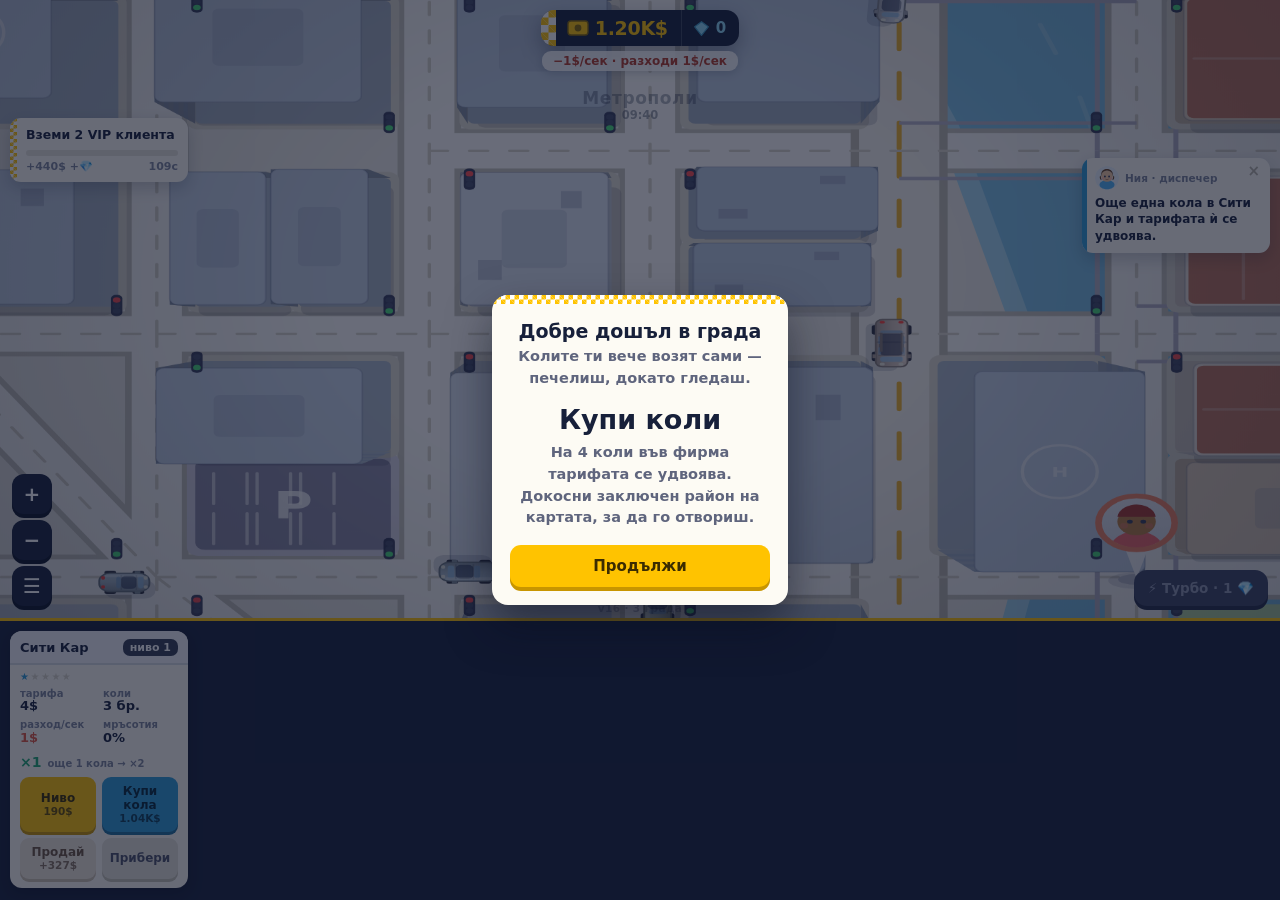
==== commit 04f154c2: "Move city relocation off the game screen into the menu only The next-city card sat in the fleet bar " ====
--- a/index.html
+++ b/index.html
@@ -134,23 +134,6 @@
   .sell{background:#F0E7D9;color:#6B5540;box-shadow:0 3px 0 #CFC2AE}
   .rest{background:#E6E3D8;color:#4A5068;box-shadow:0 3px 0 #C6C2B4}
   .rest.on{background:var(--meter);color:#04301F;box-shadow:0 3px 0 #157A50}
-  .citycard{background:#20294A;color:#F2F0E6}
-  .citycard .chead{background:#2C3760;border-bottom-color:rgba(255,255,255,.12)}
-  .citycard .chead .nm{color:#FDFBF4}
-  .citycard .lvb{background:var(--taxi);color:#3B2C00}
-  .citycard .cell small{color:#9AA3C0}
-  .citycard .cell b{color:#FDFBF4}
-  /* заключен следващ град: само въпросителна, подробностите идват след отключване */
-  .citycard .myst{display:flex;flex-direction:column;align-items:center;justify-content:center;
-    gap:5px;padding:16px 12px 12px;cursor:pointer}
-  .citycard .myst .q{font-size:44px;line-height:1;font-weight:800;color:var(--taxi);
-    text-shadow:0 3px 0 rgba(0,0,0,.25)}
-  .citycard .myst .hint{font-size:11px;font-weight:700;color:#9AA3C0;text-align:center;
-    line-height:1.35;white-space:pre-line}
-  .citycard .myst .bar{width:100%;height:6px;border-radius:4px;background:#17203A;overflow:hidden}
-  .citycard .myst .bar i{display:block;height:100%;background:var(--taxi);width:0%;transition:width .25s}
-  .go{background:var(--taxi);color:#3B2C00;box-shadow:0 3px 0 var(--taxiD)}
-  .go.cant{background:#39415F;color:#8C93AC;box-shadow:0 3px 0 #232B45}
   .btns button.cant{background:#E9E6DB;color:#AFAB9C;box-shadow:0 3px 0 #D3CFC2}
 
   /* ---------- диалог ---------- */
@@ -250,7 +233,7 @@
   </div>
   <div id="zoom"><button class="zb" id="zin">+</button><button class="zb" id="zout">−</button><button class="zb" id="menu" title="Меню">☰<i class="dot hidden" id="mdot"></i></button></div>
   <button id="turbo">⚡ Турбо · 1 💎</button>
-  <div id="ver">v15 · 3 града</div>
+  <div id="ver">v16 · 3 града</div>
 </div>
 <div id="fleets"></div>
 
@@ -1894,35 +1877,9 @@
   ctx.globalAlpha=1;
 }
 /* ==================== карти ==================== */
-var wrap=document.getElementById("fleets"),cardEls=[],cityCard=null;
+var wrap=document.getElementById("fleets"),cardEls=[];
 function buildCards(){
-  wrap.innerHTML="";cardEls=[];cityCard=null;
-  if(cityIdx<CITIES.length-1){
-    var nx=CITIES[cityIdx+1];
-    var cc=document.createElement("div");cc.className="card citycard";
-    cc.innerHTML='<div class="chead"><span class="nm">?</span>'+
-      '<span class="lvb">град '+(cityIdx+2)+'</span></div>'+
-      '<div class="myst"><div class="q">?</div>'+
-        '<div class="bar"><i></i></div>'+
-        '<div class="hint"></div></div>'+
-      '<div class="real hidden">'+
-      '<div class="grid">'+
-        '<div class="cell"><small>тарифи</small><b>×'+nx.mult+'</b></div>'+
-        '<div class="cell"><small>разходи</small><b>×'+nx.upk+'</b></div>'+
-        '<div class="cell"><small>карта</small><b>'+Math.round(nx.w*nx.h/(CITIES[0].w*CITIES[0].h)*10)/10+'×</b></div>'+
-        '<div class="cell"><small>райони</small><b>'+nx.zones.length+'</b></div>'+
-      '</div>'+
-      '<div class="btns"><button class="go" style="grid-column:1/-1">Премести се<small></small></button></div>'+
-      '</div>';
-    cc._r={go:cc.querySelector(".go"),nm:cc.querySelector(".nm"),
-      myst:cc.querySelector(".myst"),real:cc.querySelector(".real"),
-      hint:cc.querySelector(".hint"),bar:cc.querySelector(".bar").firstChild};
-    cc._r.goS=cc._r.go.querySelector("small");
-    cc._r.go.onclick=moveCity;
-    cc._r.myst.onclick=cityTeaser;
-    cityCard=cc;
-    wrap.appendChild(cc);
-  }
+  wrap.innerHTML="";cardEls=[];
   fleets.forEach(function(fl){
     var d=document.createElement("div");d.className="card";
     d.style.setProperty("--fc",fl.col);
@@ -1982,21 +1939,6 @@
   save();updCards();
 }
 function updCards(){
-  if(cityCard&&CITIES[cityIdx+1]){
-    var nx=CITIES[cityIdx+1],C=cityCard._r,ready=nextCityReady();
-    setHid(C.myst,ready);setHid(C.real,!ready);
-    if(ready){
-      setTxt(C.nm,nx.name);
-      setTxt(C.goS,money(nx.price));
-      setCls(C.go,"go"+(S.money>=nx.price?"":" cant"));
-    }else{
-      var o=zonesOpen(),t=ZONES.length;
-      setTxt(C.nm,"?");
-      setTxt(C.hint,"Отключи всички райони"+String.fromCharCode(10)+o+" / "+t);
-      var w=Math.round(o/t*100)+"%";
-      if(C.bar._w!==w){C.bar._w=w;C.bar.style.width=w;}
-    }
-  }
   for(var i=0;i<fleets.length&&i<cardEls.length;i++){
     var fl=fleets[i],R=cardEls[i]._r,uc=upCost(fl),cc=carCost(fl);
     setTxt(R.lvn,fl.lvl+"");
@@ -2323,14 +2265,6 @@
   for(var i=0;i<6;i++)spawnClient();
 }
 function zonesOpen(){var k=0;for(var i=0;i<ZONES.length;i++)if(ZONES[i].open)k++;return k;}
-function cityTeaser(){
-  var o=zonesOpen(),t=ZONES.length,left=t-o;
-  popup("Нов град?","Следващият град се отваря, след като развиеш този докрай."+
-    "<span class='big'>"+o+" / "+t+"</span>"+
-    (left?("Докосни заключен район на картата, за да го купиш. "+
-           (left===1?"Остава 1 район.":"Остават "+left+" района.")):
-          "Всички райони са твои — вече можеш да се местиш."));
-}
 function nextCityReady(){
   if(cityIdx>=CITIES.length-1)return false;
   for(var i=0;i<ZONES.length;i++)if(!ZONES[i].open)return false;
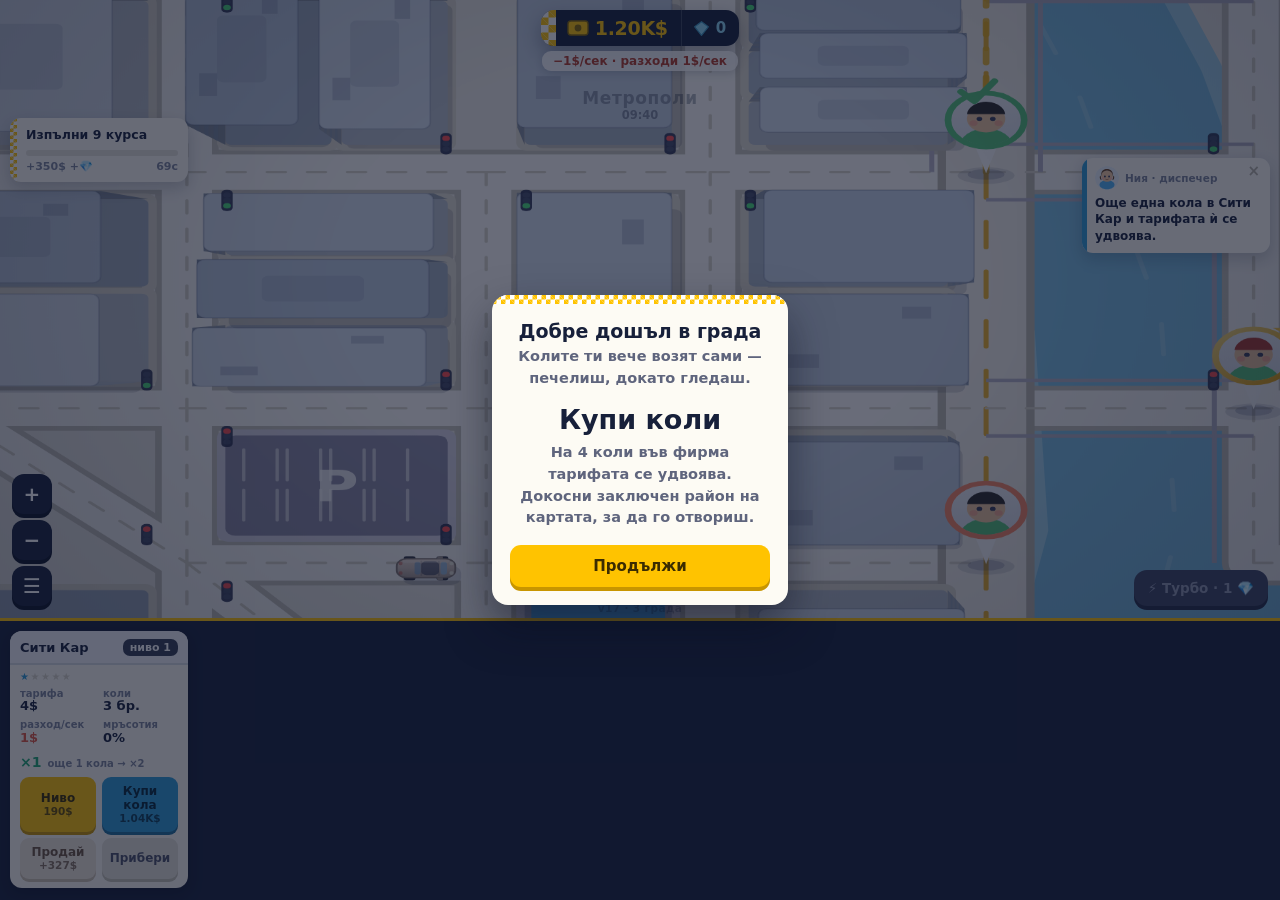
==== commit 45a48552: "Collapse the quest note and the dispatcher instead of parking them on screen Both sat permanently ov" ====
--- a/index.html
+++ b/index.html
@@ -59,8 +59,14 @@
 
   /* ---------- диспечерска бележка (мисия) ---------- */
   #quest{position:absolute;left:10px;top:118px;width:178px;background:var(--paper);
-    border-radius:11px;padding:9px 10px 9px 16px;pointer-events:none;
-    box-shadow:0 6px 16px rgba(12,18,40,.2);overflow:hidden}
+    border-radius:11px;padding:9px 10px 9px 16px;
+    box-shadow:0 6px 16px rgba(12,18,40,.2);overflow:hidden;
+    transition:width .18s ease,padding .18s ease}
+  #qMini{display:none;font-size:12.5px;font-weight:800;white-space:nowrap;
+    font-variant-numeric:tabular-nums}
+  #quest.min{width:auto;padding:8px 12px 8px 15px}
+  #quest.min #qFull{display:none}
+  #quest.min #qMini{display:block}
   #quest:before{content:"";position:absolute;left:0;top:0;bottom:0;width:7px;
     background-image:
       linear-gradient(45deg,var(--taxi) 25%,transparent 25%,transparent 75%,var(--taxi) 75%),
@@ -74,7 +80,13 @@
   #qMeta{display:flex;justify-content:space-between;font-size:11px;color:var(--muted);font-weight:700}
   /* ---------- диспечерката ---------- */
   #adv{position:absolute;right:10px;top:158px;width:188px;background:var(--paper);
-    border-radius:11px;padding:8px 10px 9px 13px;box-shadow:0 6px 16px rgba(12,18,40,.2);overflow:hidden}
+    border-radius:11px;padding:8px 10px 9px 13px;box-shadow:0 6px 16px rgba(12,18,40,.2);
+    overflow:hidden;transition:width .18s ease,padding .18s ease,border-radius .18s ease}
+  #adv.min{width:auto;padding:7px;border-radius:50%}
+  #adv.min:before{display:none}
+  #adv.min .ahead{margin:0;padding:0}
+  #adv.min .ahead b,#adv.min #advTxt,#adv.min #advOff{display:none}
+  #adv.min svg{width:34px;height:34px}
   #adv:before{content:"";position:absolute;left:0;top:0;bottom:0;width:5px;background:var(--sky)}
   #adv .ahead{display:flex;align-items:center;gap:6px;margin-bottom:5px;padding-right:16px}
   #adv .ahead b{font-size:10.5px;font-weight:800;color:var(--muted)}
@@ -213,7 +225,7 @@
     <div id="net"></div>
   </div>
   <div id="cityTag">Метрополи<small id="clock"></small></div>
-  <div id="quest"><div id="qTxt"></div><div id="qBar"><i></i></div><div id="qMeta"><span id="qRew"></span><span id="qTime"></span></div></div>
+  <div id="quest"><div id="qMini"></div><div id="qFull"><div id="qTxt"></div><div id="qBar"><i></i></div><div id="qMeta"><span id="qRew"></span><span id="qTime"></span></div></div></div>
   <div id="rush" class="hidden">Час пик ×2</div>
   <div id="adv" class="hidden">
     <button id="advOff" title="Спри съветника">×</button>
@@ -233,7 +245,7 @@
   </div>
   <div id="zoom"><button class="zb" id="zin">+</button><button class="zb" id="zout">−</button><button class="zb" id="menu" title="Меню">☰<i class="dot hidden" id="mdot"></i></button></div>
   <button id="turbo">⚡ Турбо · 1 💎</button>
-  <div id="ver">v16 · 3 града</div>
+  <div id="ver">v17 · 3 града</div>
 </div>
 <div id="fleets"></div>
 
@@ -262,6 +274,7 @@
 function $(id){return document.getElementById(id);}
 var EL={money:$("money"),gems:$("gems"),clock:$("clock"),net:$("net"),turbo:$("turbo"),
   rush:$("rush"),quest:$("quest"),qTxt:$("qTxt"),qBar:$("qBar").firstChild,mdot:$("mdot"),
+  qMini:$("qMini"),
   adv:$("adv"),advTxt:$("advTxt"),
   qRew:$("qRew"),qTime:$("qTime"),cityTag:$("cityTag").firstChild};
 function setTxt(el,v){if(el&&el._v!==v){el._v=v;el.textContent=v;}}
@@ -564,8 +577,8 @@
 // 1200 стига точно за четвъртата кола: първият праг ×2 е достъпен веднага,
 // вместо играчът да чака пред подсказка, която не може да изпълни
 var S={money:1200,best:0,gems:0},turboUntil=0,rushUntil=0;
-var SET={sound:1,vibro:1,adv:1};
-var advKey="",advT=0;
+var SET={sound:1,vibro:1,adv:1,qmin:0};
+var advKey="",advT=0,advHold=0;
 var ST={rides:0,km:0,vip:0,night:0,acc:0,wash:0,quests:0,gemsF:0,play:0};
 var PR={pp:0,tot:0,runs:0};        // престижни точки, изкарано за всички рестарти, брой рестарти
 var DY={last:0,streak:0};
@@ -720,12 +733,19 @@
 function renderQuest(){
   if(!quest){EL.quest.classList.add("hidden");return;}
   EL.quest.classList.remove("hidden");
+  EL.quest.classList.toggle("min",!!SET.qmin);
+  var pr=Math.min(1,quest.p/quest.goal);
+  // свито: само процент и оставащо време — процентът върши работа и за
+  // мисиите за пари, където суровите числа са нечетими
+  setTxt(EL.qMini,quest.finished?"Мисия ✓":Math.round(pr*100)+"% · "+Math.max(0,Math.ceil(quest.left))+"с");
+  if(SET.qmin)return;
   setTxt(EL.qTxt,quest.finished?"Готово! "+quest.txt:quest.txt);
-  var w=(Math.min(1,quest.p/quest.goal)*100)+"%";
+  var w=(pr*100)+"%";
   if(EL.qBar._w!==w){EL.qBar._w=w;EL.qBar.style.width=w;}
   setTxt(EL.qRew,"+"+money(quest.rew)+(quest.gem?" +💎":""));
   setTxt(EL.qTime,quest.finished?"✓":Math.max(0,Math.ceil(quest.left))+"с");
 }
+EL.quest.onclick=function(){SET.qmin=SET.qmin?0:1;renderQuest();sfx("tap");save();};
 function popupSmall(txt){ bubbles.push({x:cam.x,y:cam.y-VH/cam.s*0.28,txt:txt,t:3,big:true}); }
 /* ==================== магазин за диаманти ==================== */
 var SHOP=[
@@ -948,15 +968,26 @@
   return null;
 }
 function advTick(dt){
+  // свиването се проверява всеки кадър, съветът — на 2.5 секунди
+  EL.adv.classList.toggle("min",Date.now()>advHold);
   advT-=dt;if(advT>0)return;
   advT=2.5;
   if(!SET.adv){EL.adv.classList.add("hidden");advKey="";return;}
   var a=advice();
   if(!a){EL.adv.classList.add("hidden");advKey="";return;}
   EL.adv.classList.remove("hidden");
-  if(a.k!==advKey){advKey=a.k;setTxt(EL.advTxt,a.t);sfx("tap");}
-}
-document.getElementById("advOff").onclick=function(){
+  if(a.k!==advKey){
+    advKey=a.k;setTxt(EL.advTxt,a.t);sfx("tap");
+    advHold=Date.now()+8000;      // казва си своето и се маха от пътя
+  }
+}
+EL.adv.onclick=function(){
+  advHold=(Date.now()>advHold)?Date.now()+15000:0;   // отвори за четене / свий веднага
+  EL.adv.classList.toggle("min",Date.now()>advHold);
+  sfx("tap");
+};
+document.getElementById("advOff").onclick=function(e){
+  e.stopPropagation();                                // × изключва, не свива
   SET.adv=0;EL.adv.classList.add("hidden");advKey="";save();
   popupSmall("Ния млъкна. Може да я върнеш от Настройки.");
 };
@@ -2284,7 +2315,8 @@
   if(d){
     S.money=d.m||0;S.best=d.b||0;S.gems=d.g||0;clock=d.ck||clock;
     if(d.se){SET.sound=d.se.sound?1:0;SET.vibro=d.se.vibro?1:0;
-      SET.adv=(d.se.adv===undefined)?1:(d.se.adv?1:0);}
+      SET.adv=(d.se.adv===undefined)?1:(d.se.adv?1:0);
+      SET.qmin=d.se.qmin?1:0;}
     if(d.st)for(var sk in ST)if(typeof d.st[sk]==="number")ST[sk]=d.st[sk];
     if(d.pr){PR.pp=d.pr.pp||0;PR.tot=d.pr.tot||0;PR.runs=d.pr.runs||0;}
     if(d.dy){DY.last=d.dy.last||0;DY.streak=d.dy.streak||0;}
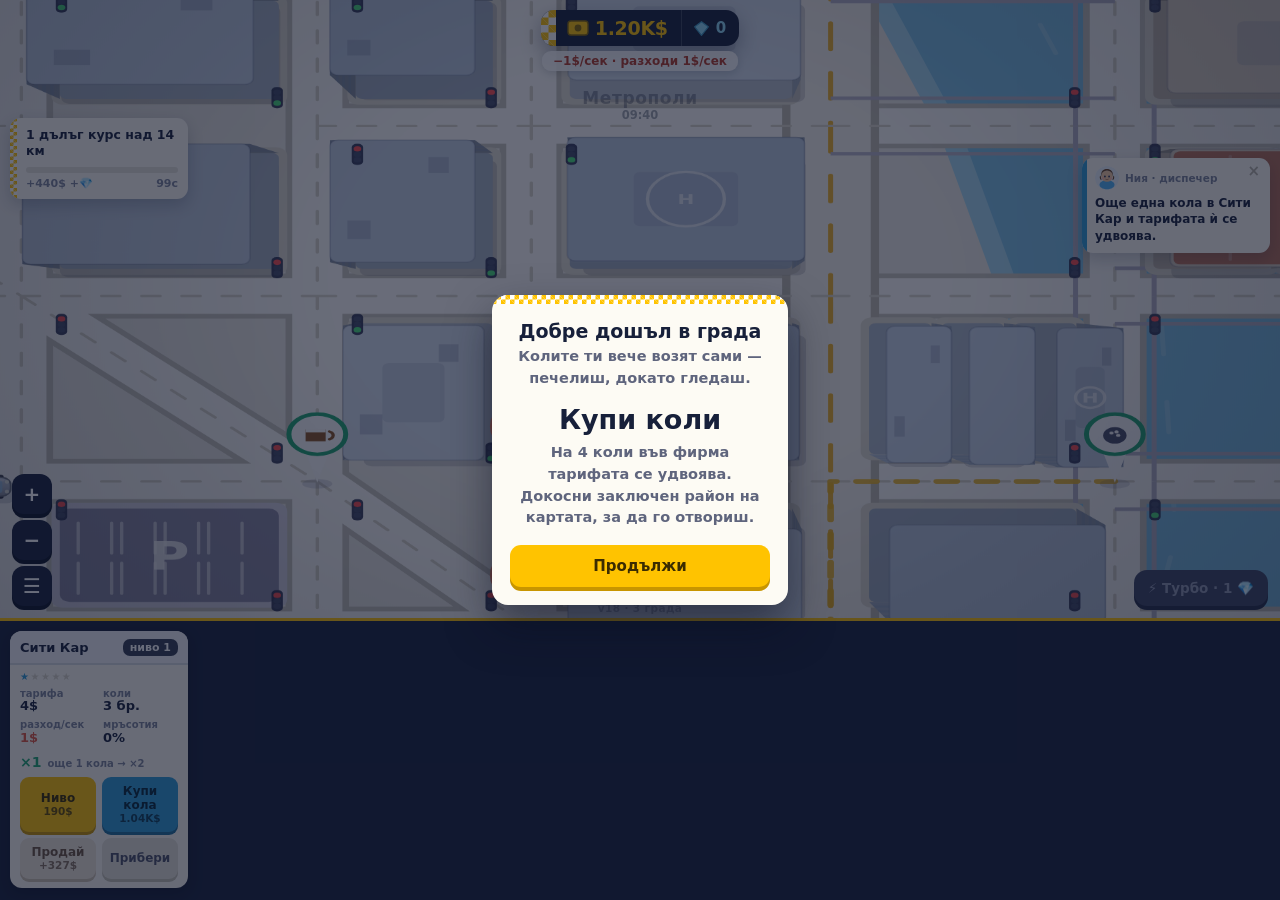
==== commit 9bec39b3: "Scale district and city prices with prestige so runs stay a game Income multiplied without bound whi" ====
--- a/index.html
+++ b/index.html
@@ -245,7 +245,7 @@
   </div>
   <div id="zoom"><button class="zb" id="zin">+</button><button class="zb" id="zout">−</button><button class="zb" id="menu" title="Меню">☰<i class="dot hidden" id="mdot"></i></button></div>
   <button id="turbo">⚡ Турбо · 1 💎</button>
-  <div id="ver">v17 · 3 града</div>
+  <div id="ver">v18 · 3 града</div>
 </div>
 <div id="fleets"></div>
 
@@ -536,7 +536,7 @@
 function buildZones(keep){
   var acc=0,old=keep||[];
   ZONES=CITY.zones.map(function(z,i){
-    var o={y:WH*acc,h:WH*z.f,cost:z.c,open:i===0||!!old[i],name:z.n};
+    var o={y:WH*acc,h:WH*z.f,cost:Math.round(z.c*gateMult()),open:i===0||!!old[i],name:z.n};
     acc+=z.f;return o;
   });
 }
@@ -588,6 +588,14 @@
 function presPts(){return Math.floor(Math.sqrt(PR.tot/250000));}
 function presAvail(){return Math.max(0,presPts()-PR.pp);}
 function presMult(){return 1+0.25*PR.pp;}
+/* Приходът растеше без таван, а всяка цена в играта беше постоянно число —
+   затова след няколко рестарта цялата игра се изкупуваше за секунди.
+   Районите и градовете вече поскъпват с престижа, но по-бавно от прихода
+   (степен 0.85), така че всеки следващ пробег е по-бърз, без да се срине.
+   Колите и нивата остават на постоянна цена: бързото възстановяване на
+   автопарка е точно наградата за рестарта. */
+function gateMult(){return Math.pow(presMult(),0.85);}
+function cityPrice(i){return Math.round(CITIES[i].price*gateMult());}
 
 /* ---- постижения ---- */
 var ACHS=[
@@ -942,7 +950,7 @@
     return{k:"sleep",t:"Шофьор е заспал. Докосни колата му, за да го събудиш."};
   if(S.best>2000&&totalCars()>3&&rate()-expenseRate()<0)
     return{k:"red",t:"Разходите изядоха прихода. Прибери коли в гаража, докато се оправим."};
-  if(nextCityReady()&&CITIES[cityIdx+1]&&S.money>=CITIES[cityIdx+1].price)
+  if(nextCityReady()&&CITIES[cityIdx+1]&&S.money>=cityPrice(cityIdx+1))
     return{k:"city",t:"Всички райони са твои. Време е за "+CITIES[cityIdx+1].name+"."};
   for(i=0;i<ZONES.length;i++)if(!ZONES[i].open&&S.money>=ZONES[i].cost)
     return{k:"zone"+i,t:"Имаш за "+ZONES[i].name+". Отключи го — повече клиенти и по-дълги курсове."};
@@ -2005,6 +2013,9 @@
 }
 function cityHTML(){
   var h='<div class="phead">'+CITY.name+' · район '+zonesOpen()+' от '+ZONES.length+'</div>';
+  if(PR.pp>0)h+='<div class="prow"><div class="lb">Цени за този пробег'+
+    '<small>Растат с престижа, но по-бавно от прихода</small></div>'+
+    '<div class="vl">×'+(Math.round(gateMult()*10)/10)+'</div></div>';
   for(var i=0;i<ZONES.length;i++){
     var Z=ZONES[i],can=S.money>=Z.cost;
     h+='<div class="prow"><div class="lb">'+Z.name+
@@ -2017,7 +2028,7 @@
   if(cityIdx>=CITIES.length-1)
     return h+'<div class="phead">Това е последният град</div>'+
       '<div class="prow"><div class="lb">Няма накъде повече<small>Продай империята от раздел Статус, за да започнеш отново по-силен</small></div></div>';
-  var nx=CITIES[cityIdx+1],ready=nextCityReady(),can=ready&&S.money>=nx.price;
+  var nx=CITIES[cityIdx+1],ready=nextCityReady(),np=cityPrice(cityIdx+1),can=ready&&S.money>=np;
   h+='<div class="phead">Следващ град</div>';
   if(!ready){
     h+='<div class="prow"><div class="lb">?<small>Отключи всички райони, за да го видиш</small></div>'+
@@ -2031,7 +2042,7 @@
   h+='<div class="prow"><div class="lb">Карта<small>'+nx.zones.length+' района</small></div>'+
      '<div class="vl">'+(Math.round(nx.w*nx.h/(CITIES[0].w*CITIES[0].h)*10)/10)+'× по-голяма</div></div>';
   h+='<button class="pbtn'+(can?'':' cant')+'" data-act="move" style="margin-top:10px">'+
-     'Премести се · '+money(nx.price)+'</button>';
+     'Премести се · '+money(np)+'</button>';
   return h;
 }
 function statHTML(){
@@ -2051,6 +2062,8 @@
   h+=row("Престиж","×"+(Math.round(presMult()*100)/100));
   h+=row("Постижения","×"+(Math.round(achMult()*100)/100));
   h+=row("Магазин","×"+(Math.round(gemMult()*100)/100));
+  if(PR.pp>0)h+=row("Цени на райони и градове","×"+(Math.round(gateMult()*10)/10),
+    "растат по-бавно от прихода");
   if(Date.now()<x2Until)h+=row("Двоен приход","×2",Math.ceil((x2Until-Date.now())/1000)+" сек");
   h+='<div class="phead">Продай империята</div>';
   var g=presAvail();
@@ -2144,13 +2157,14 @@
   document.getElementById("mT").textContent="Да продадеш ли империята?";
   document.getElementById("mP").innerHTML=
     "Връщаш се в първия град с една фирма. Пазиш диамантите, постиженията и статистиката."+
-    "<span class='big'>+"+g+" точки</span>Всяка точка дава +25% приход завинаги.";
+    "<span class='big'>+"+g+" точки</span>Всяка точка дава +25% приход завинаги. "+
+    "Районите и градовете поскъпват с престижа, но по-бавно — пробегът остава предизвикателство.";
   var ok=document.getElementById("mB"),no=document.getElementById("mC");
   ok.textContent="Продай";ok.disabled=false;no.classList.remove("hidden");
   document.getElementById("modal").classList.remove("hidden");
   ok.onclick=function(){
     PR.pp+=g;PR.runs++;
-    S.money=900;S.best=0;fleets=[];cars=[];cityIdx=0;
+    S.money=1200;S.best=0;fleets=[];cars=[];cityIdx=0;   // както при нова игра
     loadCity(null);addFleet(0);syncCars();buildCards();newQuest();
     achCheck();save();
     document.getElementById("modal").classList.add("hidden");no.classList.add("hidden");
@@ -2303,7 +2317,7 @@
 }
 function moveCity(){
   if(!nextCityReady())return;
-  var price=CITIES[cityIdx+1].price;
+  var price=cityPrice(cityIdx+1);
   if(S.money<price)return;
   S.money-=price;cityIdx++;
   loadCity(null);buildCards();save();
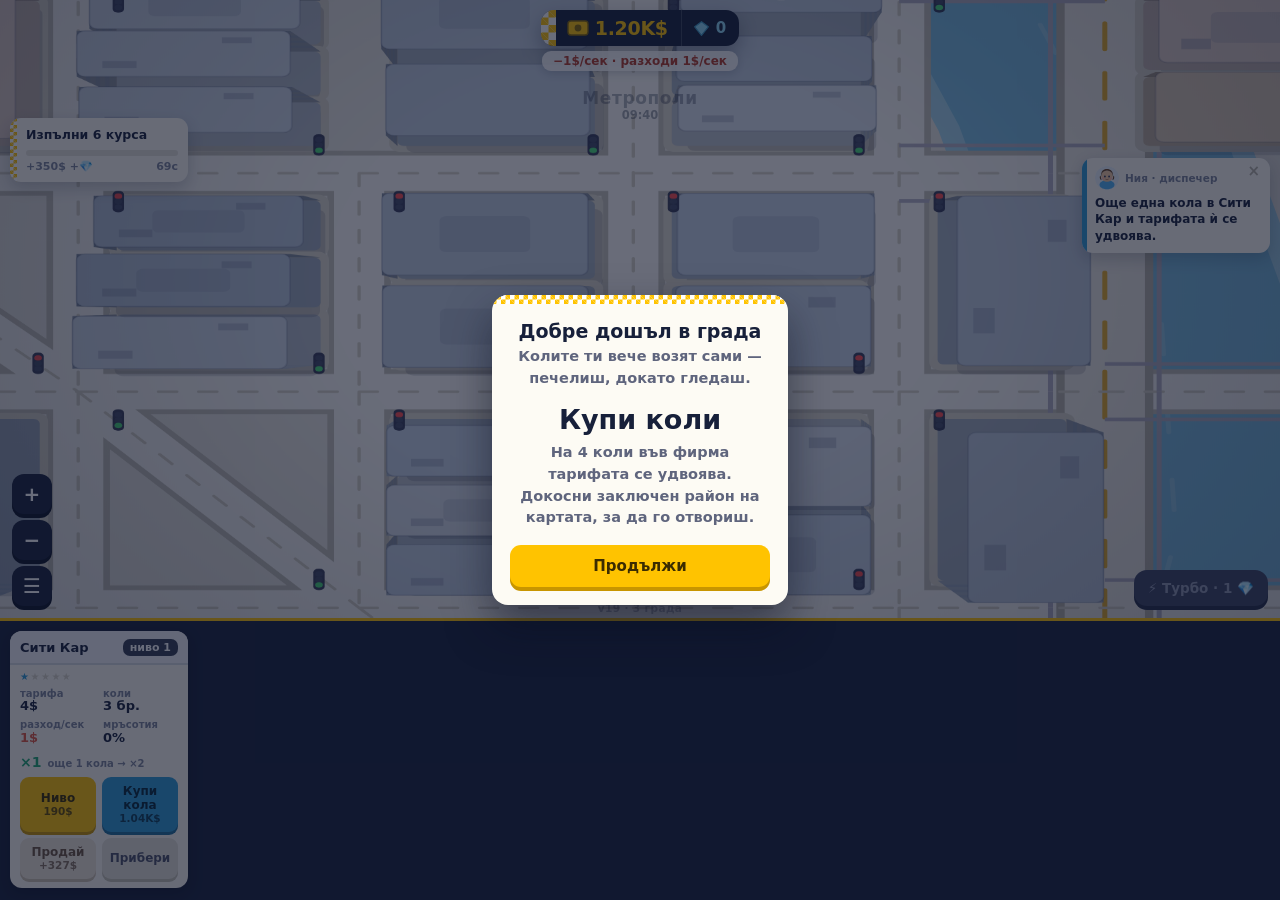
==== commit 5dfbf7e3: "Scale every price with prestige, not just the content gates Fleet unlock thresholds - 5K, 60K, 600K," ====
--- a/index.html
+++ b/index.html
@@ -245,7 +245,7 @@
   </div>
   <div id="zoom"><button class="zb" id="zin">+</button><button class="zb" id="zout">−</button><button class="zb" id="menu" title="Меню">☰<i class="dot hidden" id="mdot"></i></button></div>
   <button id="turbo">⚡ Турбо · 1 💎</button>
-  <div id="ver">v18 · 3 града</div>
+  <div id="ver">v19 · 3 града</div>
 </div>
 <div id="fleets"></div>
 
@@ -596,6 +596,9 @@
    автопарка е точно наградата за рестарта. */
 function gateMult(){return Math.pow(presMult(),0.85);}
 function cityPrice(i){return Math.round(CITIES[i].price*gateMult());}
+// прагът за отключване на фирма също беше постоянно число: при ×42 приход
+// и петте фирми падаха за минута. Скалира се като районите и градовете.
+function fleetAt(i){return FLEETS[i].at*gateMult();}
 
 /* ---- постижения ---- */
 var ACHS=[
@@ -630,11 +633,11 @@
 function globalMult(){var t=totalCars(),m=1;for(var i=0;i<TOTMILE.length;i++)if(t>=TOTMILE[i])m*=1.5;return m;}
 function perKm(f){return 4.2*f.tier*CITY.mult*(1+0.40*(f.lvl-1))*fleetMult(f)*globalMult()
   *presMult()*achMult()*gemMult()*(Date.now()<x2Until?2:1);}
-function upCost(f){return Math.round(190*f.tier*Math.pow(1.31,f.lvl-1));}
-function carCost(f){return Math.round(340*f.tier*Math.pow(1.75,f.cars-1));}
+function upCost(f){return Math.round(190*f.tier*Math.pow(1.31,f.lvl-1)*gateMult());}
+function carCost(f){return Math.round(340*f.tier*Math.pow(1.75,f.cars-1)*gateMult());}
 // издръжката расте с бонуса, но по-бавно от него — иначе разходите заглъхват
 function carUpkeep(f){return 0.26*f.tier*CITY.upk*(1+0.16*(f.lvl-1))*Math.pow(fleetMult(f),0.6);}
-function sellPrice(f){return Math.round(340*f.tier*Math.pow(1.75,Math.max(0,f.cars-2))*0.55);}
+function sellPrice(f){return Math.round(340*f.tier*Math.pow(1.75,Math.max(0,f.cars-2))*0.55*gateMult());}
 function expenseRate(){
   var s=0;
   for(var i=0;i<cars.length;i++){
@@ -1081,7 +1084,7 @@
     renderQuest();
   }
   // по изкараното за живота, не по касата — иначе харченето блокира прогреса
-  if(fleets.length<FLEETS.length&&S.best>=FLEETS[fleets.length].at){
+  if(fleets.length<FLEETS.length&&S.best>=fleetAt(fleets.length)){
     var nf=FLEETS[fleets.length];addFleet(fleets.length);syncCars();buildCards();
     popup("Нова фирма",nf.name+" вече кара за теб.<span class='big'>"+nf.name+"</span>");}
   hist.push({t:performance.now(),m:S.best});
@@ -2014,7 +2017,7 @@
 function cityHTML(){
   var h='<div class="phead">'+CITY.name+' · район '+zonesOpen()+' от '+ZONES.length+'</div>';
   if(PR.pp>0)h+='<div class="prow"><div class="lb">Цени за този пробег'+
-    '<small>Растат с престижа, но по-бавно от прихода</small></div>'+
+    '<small>Всички цени растат с престижа, но по-бавно от прихода</small></div>'+
     '<div class="vl">×'+(Math.round(gateMult()*10)/10)+'</div></div>';
   for(var i=0;i<ZONES.length;i++){
     var Z=ZONES[i],can=S.money>=Z.cost;
@@ -2054,6 +2057,9 @@
   h+=row("VIP курсове",ST.vip);
   h+=row("Нощни курсове",ST.night);
   h+=row("Изпълнени мисии",ST.quests);
+  if(fleets.length<FLEETS.length)
+    h+=row("Следваща фирма",money(Math.max(0,fleetAt(fleets.length)-S.best)),
+      FLEETS[fleets.length].name+" · остава да изкараш");
   h+=row("Катастрофи",ST.acc);
   h+=row("Миения",ST.wash);
   h+=row("Град",CITY.name);
@@ -2062,8 +2068,8 @@
   h+=row("Престиж","×"+(Math.round(presMult()*100)/100));
   h+=row("Постижения","×"+(Math.round(achMult()*100)/100));
   h+=row("Магазин","×"+(Math.round(gemMult()*100)/100));
-  if(PR.pp>0)h+=row("Цени на райони и градове","×"+(Math.round(gateMult()*10)/10),
-    "растат по-бавно от прихода");
+  if(PR.pp>0)h+=row("Всички цени","×"+(Math.round(gateMult()*10)/10),
+    "растат по-бавно от прихода ×"+(Math.round(presMult()*10)/10));
   if(Date.now()<x2Until)h+=row("Двоен приход","×2",Math.ceil((x2Until-Date.now())/1000)+" сек");
   h+='<div class="phead">Продай империята</div>';
   var g=presAvail();
@@ -2164,7 +2170,7 @@
   document.getElementById("modal").classList.remove("hidden");
   ok.onclick=function(){
     PR.pp+=g;PR.runs++;
-    S.money=1200;S.best=0;fleets=[];cars=[];cityIdx=0;   // както при нова игра
+    S.money=Math.round(1200*gateMult());S.best=0;fleets=[];cars=[];cityIdx=0;
     loadCity(null);addFleet(0);syncCars();buildCards();newQuest();
     achCheck();save();
     document.getElementById("modal").classList.add("hidden");no.classList.add("hidden");
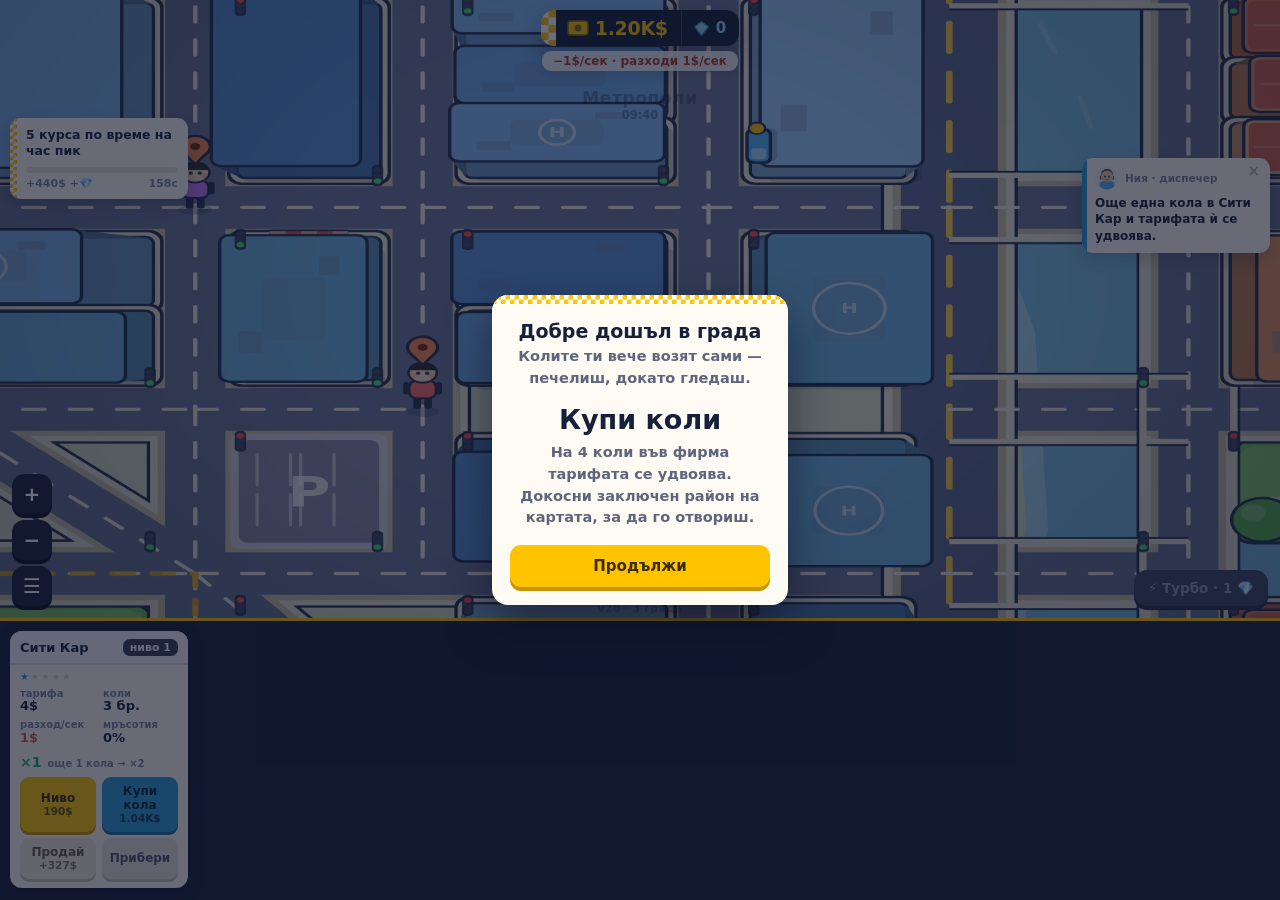
==== commit 584e8f2b: "Redraw the city as a toy idle game and make taxis the focus The UI had been rebuilt several times wh" ====
--- a/index.html
+++ b/index.html
@@ -245,7 +245,7 @@
   </div>
   <div id="zoom"><button class="zb" id="zin">+</button><button class="zb" id="zout">−</button><button class="zb" id="menu" title="Меню">☰<i class="dot hidden" id="mdot"></i></button></div>
   <button id="turbo">⚡ Турбо · 1 💎</button>
-  <div id="ver">v19 · 3 града</div>
+  <div id="ver">v20 · 3 града</div>
 </div>
 <div id="fleets"></div>
 
@@ -317,8 +317,8 @@
     price:15000000 }
 ];
 var cityIdx=0, CITY=CITIES[0];
-var WW=CITY.w,WH=CITY.h,ROADW=30,HWW=48;
-var xs=[],ys=[],nodes=[],edges=[],blocks=[],river=[],trees=[],lamps=[],ponds=[],bridges=[];
+var WW=CITY.w,WH=CITY.h,ROADW=36,HWW=58;
+var xs=[],ys=[],nodes=[],edges=[],blocks=[],river=[],trees=[],lamps=[],ponds=[],bridges=[],stops=[],clouds=[];
 var DOWNS=[];
 function district(x,y){
   if(y>WH*CITY.portFrom) return "port";
@@ -326,15 +326,20 @@
     if(Math.hypot(x-DOWNS[i].x,y-DOWNS[i].y)<DOWNS[i].r) return "down";
   return "res";
 }
+/* Кварталите се различават по цвят от пръв поглед:
+   център — синьо стъкло, жилищни — топло оранжево, пристанище — зелено. */
 var PAL={
-  down:["#C9D6E8","#D5DFEC","#BCCADD","#DDE4EE","#C3CFE0"],
-  res:["#F1E2CE","#E9D6BE","#F5EADD","#E4D8C6","#EFDCD2"],
-  port:["#D8D4C8","#CBD2CB","#E0DACE","#C6C9C2"]
+  down:["#6FA8E6","#84BCF2","#5C93D6","#9BCDF7","#6FB4E0"],
+  res: ["#F79F63","#F4854F","#FFBE7C","#E8905A","#FFA97E","#EF7D63"],
+  port:["#5FBFAC","#77CFBC","#4EA895","#8CDCC9"]
 };
+var OUT="#26304F";                      // общ тъмен контур за играчковия вид
+// цвят според часа: ден → нощ с една функция вместо повтарящ се mixHex
+function col(d,nt,f){return rgbs(mixHex(d,nt,night),f||1);}
 function genCity(){
   WW=CITY.w;WH=CITY.h;
   DOWNS=CITY.down.map(function(d){return {x:WW*d[0],y:WH*d[1],r:Math.min(WW,WH)*0.24};});
-  xs=[];ys=[];nodes=[];edges=[];blocks=[];trees=[];lamps=[];ponds=[];bridges=[];
+  xs=[];ys=[];nodes=[];edges=[];blocks=[];trees=[];lamps=[];ponds=[];bridges=[];stops=[];
   var x=80;while(x<WW-90){xs.push(Math.round(x));x+=rnd(CITY.gx[0],CITY.gx[1]);}xs.push(WW-80);
   var y=80;while(y<WH-90){ys.push(Math.round(y));y+=rnd(CITY.gy[0],CITY.gy[1]);}ys.push(WH-80);
   river=[];
@@ -408,7 +413,15 @@
     n.id=i; n.ok=n.nb.length>0;
     n.light=(n.nb.length>=3&&!n.hw)?Math.random()*LCYC:-1;
     if(n.ok&&Math.random()<0.8) lamps.push({x:n.x+rnd(-16,16),y:n.y+rnd(-16,16),r:rnd(95,145)});
+    if(n.ok&&!n.hw&&n.nb.length&&Math.random()<0.13){      // автобусна спирка край платното
+      var e0=n.nb[0],o=nodes[e0.n],ag=Math.atan2(o.y-n.y,o.x-n.x),off=ROADW/2+13;
+      stops.push({x:n.x+Math.cos(ag)*52-Math.sin(ag)*off,
+                  y:n.y+Math.sin(ag)*52+Math.cos(ag)*off,a:ag,ph:Math.random()*6.28});
+    }
   });
+  clouds=[];
+  for(var cl2=0;cl2<4;cl2++)clouds.push({x:rnd(0,WW),y:rnd(0,WH),
+    rx:rnd(180,320),ry:rnd(120,220),sp:rnd(4,11)});
   makeDepot();
   makeWash();
 }
@@ -504,13 +517,16 @@
   return {x:x,y:y,w:w,h:h,park:false,dist:dist,c:hex2rgb(pick(PAL[dist])),
     hgt:Math.round(hg),pitched:dist!=="down"&&hg<70&&Math.random()<0.6,
     roof:Math.random()<0.5,ac:Math.random()<0.45,heli:dist==="down"&&hg>210,lit:lit,
-    awn:dist!=="port"&&Math.random()<0.35,awnC:pick(["#E4573D","#4FB3F6","#57C97C","#FFC93C"])};
+    awn:dist!=="port"&&hg<95&&Math.random()<0.62,
+    awnC:pick(["#E4573D","#4FB3F6","#57C97C","#FFC93C","#C77DFF","#FF9F6E"]),
+    shop:dist!=="port"&&hg<95?pick(["кафе","пица","маркет","бар","хляб",""]):""};
 }
 function mkPark(x,y,w,h){
   return {x:x,y:y,w:w,h:h,park:true,hgt:0,c:hex2rgb("#C2E3B0")};
 }
 function fillPark(b){
-  for(var k=0;k<3+((b.w*b.h)/8000|0);k++) trees.push({x:b.x+rnd(12,b.w-12),y:b.y+rnd(12,b.h-12),r:rnd(9,16),c:pick(["#5FA653","#6DB562","#4F9448","#79C06B"])});
+  for(var k=0;k<3+((b.w*b.h)/8000|0);k++) trees.push({x:b.x+rnd(12,b.w-12),y:b.y+rnd(12,b.h-12),
+    r:rnd(10,18),ph:rnd(0,6.28),c:pick(["#4CA83F","#5CBC4C","#3E9435","#6FCF5C","#8AD96F"])});
   if(b.w>90&&b.h>90&&Math.random()<0.5) ponds.push({x:b.x+b.w*0.3,y:b.y+b.h*0.35,w:b.w*0.42,h:b.h*0.34});
 }
 function segRect(x1,y1,x2,y2,rx,ry,rw,rh){
@@ -674,7 +690,8 @@
     var have=0;for(var c=0;c<cars.length;c++)if(cars[c].f===i)have++;
     for(var k=have;k<fleets[i].cars;k++){var n=randomOpenNode();
       cars.push({f:i,path:[n],seg:0,t:0,x:nodes[n].x,y:nodes[n].y,a:0,state:"idle",client:null,
-        wait:rnd(0,2),dist:0,brake:0,dn:ri(0,DNAMES.length-1),dt:ri(0,TRAITS.length-1)});}
+        wait:rnd(0,2),dist:0,brake:0,ph:rnd(0,6.28),
+        dn:ri(0,DNAMES.length-1),dt:ri(0,TRAITS.length-1)});}
   }
 }
 function spawnNpcs(k){
@@ -683,7 +700,7 @@
     var n=ri(0,nodes.length-1);
     npcs.push({x:nodes[n].x,y:nodes[n].y,a:0,path:[n],seg:0,t:0,brake:0,
       col:pick(["#E8E9EF","#D6DAE4","#C9CFDC","#B9C0D0","#EDE7DC","#C2CBB8","#D9C9BE","#AFC0CE"]),
-      body:pick(["hatch","sedan","sedan","van"]),sp:rnd(70,105)});
+      body:pick(["hatch","sedan","sedan","van"]),sp:rnd(70,105),ph:rnd(0,6.28)});
   }
 }
 /* ==================== клиенти ==================== */
@@ -1013,7 +1030,7 @@
 }
 
 /* ==================== логика ==================== */
-var spawnT=0,saveT=0,crateT=25,eventT=100,cardT=0,hist=[],allV=[];
+var spawnT=0,saveT=0,crateT=25,eventT=100,cardT=0,hist=[],allV=[],rings=[];
 function update(dt){
   tsim+=dt;clock+=dt;night=nightFactor((clock/DAY)%1);
   var p=(clock/DAY)%1; dusk=Math.max(0,1-Math.abs(p-0.48)/0.09);
@@ -1075,6 +1092,7 @@
     if(pt.z<0){pt.z=0;pt.vz*=-0.35;pt.vx*=0.6;pt.vy*=0.6;}
     if(pt.t<=0)parts.splice(pi,1);}
   for(var b=bubbles.length-1;b>=0;b--){bubbles[b].t-=dt;if(bubbles[b].t<=0)bubbles.splice(b,1);}
+  for(var ri2=rings.length-1;ri2>=0;ri2--){rings[ri2].t-=dt;if(rings[ri2].t<=0)rings.splice(ri2,1);}
   if(shakeT>0)shakeT-=dt;
 
   if(quest){
@@ -1295,6 +1313,7 @@
     var p=route(last,c.client.to);
     if(p){c.path=p;c.seg=0;c.t=0;c.state="ride";c.dist=pathLen(p);
       if(c.client.vip)questProgress("vip",1);
+      ring(c.x,c.y,"#4FB3F6");burst(c.x,c.y,"#7FD8F7",6);
       say(c.x,c.y,pick(["Здрасти!","Към центъра","Бързаме!"]));}
     else{c.client.taken=false;c.client=null;c.state="idle";c.wait=.5;}
   }else{
@@ -1313,7 +1332,7 @@
     if(quest&&quest.type==="spot"&&c.client&&c.client.spot===quest.spot)questProgress("spot",1);
     if(quest&&quest.type==="long"&&c.dist>=quest.dist)questProgress("long",1);
     parts.push({txt:money(pay),x:c.x,y:c.y,z:30,vx:0,vy:0,vz:34,r:0,vr:0,t:1.5});
-    burst(c.x,c.y,"#7BD08A",vip?16:8);
+    ring(c.x,c.y,"#FFC300",!!vip);coins(c.x,c.y,vip?14:8);
     if(vip){say(c.x,c.y,"Страхотен курс!");if(Math.random()<0.5)S.gems++;}
     else if(Math.random()<0.25)say(c.x,c.y,pick(["Мерси!","Супер!","5 звезди"]));
     var i=clients.indexOf(c.client);if(i>=0)clients.splice(i,1);
@@ -1380,6 +1399,11 @@
   if(!gestured||!SET.vibro||!navigator.vibrate)return;
   try{navigator.vibrate(ms);}catch(e){}
 }
+function ring(x,y,c,big){rings.push({x:x,y:y,t:0.75,max:big?74:52,col:c});}
+function coins(x,y,k){
+  for(var i=0;i<k;i++)parts.push({x:x,y:y,z:14,coin:1,
+    vx:rnd(-40,40),vy:rnd(-40,40),vz:rnd(120,230),r:rnd(0,6),vr:rnd(-9,9),t:rnd(1.1,1.8)});
+}
 function burst(x,y,col,n){for(var i=0;i<n;i++)parts.push({x:x,y:y,z:16,col:col,
   vx:rnd(-45,45),vy:rnd(-45,45),vz:rnd(90,190),r:rnd(0,6),vr:rnd(-7,7),t:rnd(1,1.8)});}
 function say(x,y,t){bubbles.push({x:x,y:y,txt:t,t:2.2});}
@@ -1393,7 +1417,7 @@
   ctx.translate(VW/2+sh,VH/2);ctx.scale(cam.s,cam.s);ctx.translate(-cam.x,-cam.y);
   var v=view();
 
-  ctx.fillStyle=rgbs(mixHex("#EFEDE6","#111634",night));ctx.fillRect(-80,-80,WW+160,WH+160);
+  ctx.fillStyle=col("#DDE6C9","#1E2A52");ctx.fillRect(-80,-80,WW+160,WH+160);
   // река
   ctx.strokeStyle=rgbs(mixHex("#A9DBF2","#0D1C3A",night));ctx.lineCap="round";ctx.lineJoin="round";
   ctx.beginPath();river.forEach(function(p,i){i?ctx.lineTo(p.x,p.y):ctx.moveTo(p.x,p.y);});
@@ -1404,12 +1428,24 @@
 
   // паркове, езера, дървета
   blocks.forEach(function(b){ if(!b.park)return;
-    ctx.fillStyle=rgbs(mixHex("#BEE0A6","#16271D",night));rr(b.x,b.y,b.w,b.h,12);ctx.fill();
-    ctx.strokeStyle="rgba(255,255,255,"+(0.35*(1-night))+")";ctx.lineWidth=3;ctx.setLineDash([7,9]);
-    ctx.beginPath();ctx.moveTo(b.x+8,b.y+b.h*0.6);ctx.lineTo(b.x+b.w-8,b.y+b.h*0.35);ctx.stroke();ctx.setLineDash([]);});
+    ctx.fillStyle=col("#7CC85F","#1B3324");rr(b.x,b.y,b.w,b.h,13);ctx.fill();
+    ctx.strokeStyle=col(OUT,"#0C1226");ctx.lineWidth=2.5;ctx.stroke();
+    ctx.fillStyle=col("#8FD86F","#213C2A");rr(b.x+5,b.y+5,b.w-10,b.h-10,10);ctx.fill();
+    ctx.strokeStyle=col("#E9DFB4","#2A3350");ctx.lineWidth=5;ctx.lineCap="round";
+    ctx.beginPath();ctx.moveTo(b.x+9,b.y+b.h*0.62);ctx.lineTo(b.x+b.w-9,b.y+b.h*0.34);ctx.stroke();});
   ponds.forEach(function(p){ctx.fillStyle=rgbs(mixHex("#8FCCEC","#0E1A36",night));
     ctx.beginPath();ctx.ellipse(p.x,p.y,p.w/2,p.h/2,0,0,7);ctx.fill();});
 
+  if(night<0.55&&cam.s<minS*3.6){                  // бавни сенки от облаци
+    var ct=performance.now()/1000;
+    clouds.forEach(function(c2){
+      var cxp=(c2.x+ct*c2.sp)%(WW+700)-350;
+      if(cxp<v.x0-c2.rx||cxp>v.x1+c2.rx||c2.y<v.y0-c2.ry||c2.y>v.y1+c2.ry)return;
+      var g2=ctx.createRadialGradient(cxp,c2.y,c2.rx*0.2,cxp,c2.y,c2.rx);
+      g2.addColorStop(0,"rgba(40,60,100,"+(0.10*(1-night/0.55))+")");
+      g2.addColorStop(1,"rgba(40,60,100,0)");
+      ctx.fillStyle=g2;ctx.beginPath();ctx.ellipse(cxp,c2.y,c2.rx,c2.ry,0,0,7);ctx.fill();});
+  }
   // улици
   drawRoads(v);
 
@@ -1422,21 +1458,29 @@
     ctx.stroke();});
   ctx.setLineDash([]);
 
+  var tt=performance.now()/1000;
   trees.forEach(function(t){
-    if(t.x<v.x0-30||t.x>v.x1+30||t.y<v.y0-30||t.y>v.y1+30)return;
-    ctx.fillStyle="rgba(40,55,40,.20)";ctx.beginPath();ctx.ellipse(t.x+4,t.y+5,t.r*0.95,t.r*0.8,0,0,7);ctx.fill();
-    ctx.fillStyle=rgbs(mixHex(t.c||"#5FA653","#1C2E24",night));ctx.beginPath();ctx.arc(t.x,t.y,t.r,0,7);ctx.fill();
-    ctx.fillStyle="rgba(255,255,255,"+(0.22*(1-night))+")";ctx.beginPath();ctx.arc(t.x-t.r*0.3,t.y-t.r*0.32,t.r*0.45,0,7);ctx.fill();});
+    if(t.x<v.x0-40||t.x>v.x1+40||t.y<v.y0-40||t.y>v.y1+40)return;
+    var sw=Math.sin(tt*1.15+(t.ph||0))*1.8;          // лек вятър
+    ctx.fillStyle="rgba(30,45,35,.24)";ctx.beginPath();
+    ctx.ellipse(t.x+5,t.y+6,t.r*0.95,t.r*0.78,0,0,7);ctx.fill();
+    if(cam.s>minS*1.9){ctx.fillStyle=col(OUT,"#0A1020");
+      ctx.beginPath();ctx.arc(t.x+sw,t.y,t.r+2,0,7);ctx.fill();}
+    ctx.fillStyle=rgbs(mixHex(t.c||"#4CA83F","#1C3327",night));
+    ctx.beginPath();ctx.arc(t.x+sw,t.y,t.r,0,7);ctx.fill();
+    ctx.fillStyle="rgba(255,255,255,"+(0.26*(1-night))+")";
+    ctx.beginPath();ctx.arc(t.x+sw-t.r*0.32,t.y-t.r*0.34,t.r*0.42,0,7);ctx.fill();});
 
   var bl=blocks.filter(function(b){return !b.park&&b.x<v.x1+240&&b.x+b.w>v.x0-240&&b.y<v.y1+320&&b.y+b.h>v.y0-320;});
   bl.sort(function(a,b){return d2(b)-d2(a);});
   bl.forEach(drawBuilding);
 
-  npcs.forEach(function(n){drawCarShape(n.x,n.y,n.a,n.col,n.body||"sedan",false,n.brake,0,n.steer);});
+  npcs.forEach(function(n){drawCarShape(n.x,n.y,n.a,n.col,n.body||"sedan",false,n.brake,0,n.steer,false,n.ph);});
   cars.forEach(function(c){var fl=fleets[c.f];
-    drawCarShape(c.x,c.y,c.a,fl.col,fl.body,c.state!=="idle",c.brake,c.dirt||0,c.steer);});
+    drawCarShape(c.x,c.y,c.a,fl.col,fl.body,c.state!=="idle",c.brake,c.dirt||0,c.steer,true,c.ph);});
   cars.forEach(function(c){if(c.state==="washing")drawFoam(c);});
   cars.forEach(function(c){if(c.asleep)drawSleep(c);});
+  drawStops(v);
   drawSignals(v);
   accidents.forEach(drawAccident);
   clients.forEach(function(cl){if(cl.taken)drawSpot(nodes[cl.to].x,nodes[cl.to].y,cl);});
@@ -1450,11 +1494,21 @@
     if(q.txt){ctx.font="800 24px system-ui,sans-serif";ctx.textAlign="center";
       ctx.lineWidth=6;ctx.strokeStyle="#fff";ctx.strokeText(q.txt,q.x,q.y-q.z);
       ctx.fillStyle=q.red?"#C8392F":"#3E4668";ctx.fillText(q.txt,q.x,q.y-q.z);}
+    else if(q.coin){ctx.save();ctx.translate(q.x,q.y-q.z);
+      ctx.scale(0.35+Math.abs(Math.cos(q.r))*0.65,1);      // въртяща се монета
+      ctx.fillStyle="#8A6A00";ctx.beginPath();ctx.arc(0,0,6.4,0,7);ctx.fill();
+      ctx.fillStyle="#FFC93C";ctx.beginPath();ctx.arc(0,0,5,0,7);ctx.fill();
+      ctx.fillStyle="#FFE694";ctx.beginPath();ctx.arc(-1.4,-1.4,2,0,7);ctx.fill();
+      ctx.restore();}
     else{ctx.save();ctx.translate(q.x,q.y-q.z);ctx.rotate(q.r);ctx.fillStyle=q.col;
       if(q.col==="#4FC3F7"){ctx.beginPath();ctx.moveTo(0,-6);ctx.lineTo(6,0);ctx.lineTo(0,6);ctx.lineTo(-6,0);ctx.closePath();ctx.fill();}
       else{ctx.fillRect(-7,-4.5,14,9);ctx.fillStyle="rgba(255,255,255,.6)";ctx.fillRect(-2,-1.5,4,3);}
       ctx.restore();}
     ctx.globalAlpha=1;});
+  rings.forEach(function(R){
+    var k2=1-R.t/0.75,rad=8+R.max*k2;
+    ctx.strokeStyle=R.col;ctx.globalAlpha=(1-k2)*0.85;ctx.lineWidth=5*(1-k2)+1.5;
+    ctx.beginPath();ctx.arc(R.x,R.y,rad,0,7);ctx.stroke();ctx.globalAlpha=1;});
   bubbles.forEach(function(b){bubble(b.x,b.y-58,b.txt,Math.min(1,b.t),b.big);});
 
   ZONES.forEach(function(Z){if(Z.open)return;
@@ -1479,17 +1533,22 @@
       ctx.moveTo(a.x,a.y);ctx.lineTo(b.x,b.y);}
     ctx.stroke();
   }
-  edgePass(false,ROADW+8,rgbs(mixHex("#C9C6BC","#1B2044",night)));
-  edgePass(false,ROADW,rgbs(mixHex("#FEFDF9","#2F3660",night)));
-  edgePass(true,HWW+10,rgbs(mixHex("#BFBBAF","#181D3E",night)));
-  edgePass(true,HWW,rgbs(mixHex("#F7F4EC","#373E6B",night)));
+  // четири слоя на улица: контур, тротоар, бордюр, асфалт
+  edgePass(false,ROADW+22,col(OUT,"#080D1E"));
+  edgePass(false,ROADW+18,col("#F2ECD9","#2C355C"));
+  edgePass(false,ROADW+9, col("#D3C9AC","#1A2140"));
+  edgePass(false,ROADW,   col("#6E7899","#2E3760"));
+  edgePass(true, HWW+24,  col(OUT,"#080D1E"));
+  edgePass(true, HWW+20,  col("#F2ECD9","#2C355C"));
+  edgePass(true, HWW+10,  col("#D3C9AC","#1A2140"));
+  edgePass(true, HWW,     col("#5F6B90","#293158"));
   // осева линия на магистралата
-  ctx.setLineDash([22,20]);ctx.lineWidth=3;
-  edgePass(true,3,rgbs(mixHex("#F0B429","#6B5A20",night*0.7)));
+  ctx.setLineDash([24,18]);
+  edgePass(true,4,col("#FFD34A","#8A6E1E"));
   ctx.setLineDash([]);
-  if(cam.s>minS*1.7){
-    ctx.setLineDash([11,13]);ctx.lineWidth=2;
-    edgePass(false,2,rgbs(mixHex("#DAD6C9","#464D7E",night)));
+  if(cam.s>minS*1.5){
+    ctx.setLineDash([13,15]);
+    edgePass(false,2.6,col("#F4F0E2","#5A628F"));
     ctx.setLineDash([]);
   }
   // мостове
@@ -1498,8 +1557,10 @@
     var ang=Math.atan2(b.y-a.y,b.x-a.x);
     ctx.save();ctx.translate((a.x+b.x)/2,(a.y+b.y)/2);ctx.rotate(ang);
     var L=Math.hypot(b.x-a.x,b.y-a.y)/2;
-    ctx.fillStyle=rgbs(mixHex("#B9B6C8","#232849",night));
-    ctx.fillRect(-L,-w-3,L*2,3);ctx.fillRect(-L,w,L*2,3);
+    ctx.fillStyle=col("#F2ECD9","#2B3358");
+    ctx.fillRect(-L,-w-5,L*2,5);ctx.fillRect(-L,w,L*2,5);
+    ctx.fillStyle=col(OUT,"#0C1226");
+    ctx.fillRect(-L,-w-6,L*2,1.6);ctx.fillRect(-L,w+4.4,L*2,1.6);
     ctx.restore();
   });
   // пешеходни пътеки при зум
@@ -1623,22 +1684,23 @@
   var k=b.hgt/FOCAL,cx=b.x+b.w/2,cy=b.y+b.h/2;
   var ox=(cx-cam.x)*k,oy=(cy-cam.y)*k,sc=1+k*0.55;
   var tw=b.w*sc,th=b.h*sc,tx=cx+ox-tw/2,ty=cy+oy-th/2;
-  var col=mixHex2(b.c,night*0.78);
+  var bc=mixHex2(b.c,night*0.58);
   // тротоар
-  ctx.fillStyle=rgbs(mixHex("#E0DCCF","#1E2346",night));
-  rr(b.x-5,b.y-5,b.w+10,b.h+10,7);ctx.fill();
+  ctx.fillStyle=col(OUT,"#080D1E");rr(b.x-7,b.y-7,b.w+14,b.h+14,9);ctx.fill();
+  ctx.fillStyle=col("#F2ECD9","#2C355C");rr(b.x-5,b.y-5,b.w+10,b.h+10,8);ctx.fill();
   // сянка
   ctx.fillStyle="rgba(35,42,75,"+(0.17+0.15*night)+")";
   rr(b.x+7+ox*0.35,b.y+9+oy*0.35,b.w,b.h,5);ctx.fill();
-  ctx.fillStyle=rgbs(col,0.86);rr(b.x,b.y,b.w,b.h,4);ctx.fill();
+  ctx.fillStyle=col(OUT,"#070B18");rr(b.x-2,b.y-2,b.w+4,b.h+4,6);ctx.fill();
+  ctx.fillStyle=rgbs(bc,0.82);rr(b.x,b.y,b.w,b.h,4);ctx.fill();
   var base=[[b.x,b.y],[b.x+b.w,b.y],[b.x+b.w,b.y+b.h],[b.x,b.y+b.h]];
   var top=[[tx,ty],[tx+tw,ty],[tx+tw,ty+th],[tx,ty+th]];
   for(var i=0;i<4;i++){
     var a1=base[i],a2=base[(i+1)%4],t1=top[i],t2=top[(i+1)%4];
     var mx=(a1[0]+a2[0])/2-cx,my=(a1[1]+a2[1])/2-cy;
     if(mx*ox+my*oy<=0)continue;
-    var lum=0.70+0.16*(my>0?1:0)+0.06*(mx>0?1:0);
-    ctx.fillStyle=rgbs(col,lum);
+    var lum=0.62+0.22*(my>0?1:0)+0.08*(mx>0?1:0);
+    ctx.fillStyle=rgbs(bc,lum);
     ctx.beginPath();ctx.moveTo(a1[0],a1[1]);ctx.lineTo(a2[0],a2[1]);ctx.lineTo(t2[0],t2[1]);ctx.lineTo(t1[0],t1[1]);ctx.closePath();ctx.fill();
     if(b.hgt>55&&(cam.s>minS*2.0||night>0.3)){
       var w=0;
@@ -1650,18 +1712,38 @@
         w++;
       }
     }
-    // навес на партера
-    if(b.awn&&cam.s>minS*2.4){
-      ctx.fillStyle=b.awnC;
-      var s1=L(a1,a2,0.3),s2=L(a1,a2,0.7);
-      ctx.beginPath();ctx.moveTo(s1[0],s1[1]);ctx.lineTo(s2[0],s2[1]);
-      ctx.lineTo(s2[0]+(s2[0]-cx)*0.05,s2[1]+(s2[1]-cy)*0.05);
-      ctx.lineTo(s1[0]+(s1[0]-cx)*0.05,s1[1]+(s1[1]-cy)*0.05);ctx.closePath();ctx.fill();
+    // витрина на партера: навес на ивици плюс табела
+    if(b.awn&&cam.s>minS*1.9){
+      var s1=L(a1,a2,0.22),s2=L(a1,a2,0.78);
+      var px=(s2[0]-s1[0]),py=(s2[1]-s1[1]);
+      var nx2=(s1[0]+s2[0])/2-cx,ny2=(s1[1]+s2[1])/2-cy;
+      var dl=Math.hypot(nx2,ny2)||1;nx2/=dl;ny2/=dl;
+      function quad(o1,o2,d){ctx.beginPath();
+        ctx.moveTo(o1[0],o1[1]);ctx.lineTo(o2[0],o2[1]);
+        ctx.lineTo(o2[0]+nx2*d,o2[1]+ny2*d);ctx.lineTo(o1[0]+nx2*d,o1[1]+ny2*d);
+        ctx.closePath();ctx.fill();}
+      ctx.fillStyle=col(OUT,"#070B18");quad(s1,s2,7.5);
+      ctx.fillStyle=b.awnC;quad(s1,s2,6);
+      ctx.fillStyle="rgba(255,255,255,.45)";           // ивиците на навеса
+      for(var st=0;st<5;st+=2){
+        var q1=[s1[0]+px*st/5,s1[1]+py*st/5],q2=[s1[0]+px*(st+1)/5,s1[1]+py*(st+1)/5];
+        quad(q1,q2,6);
+      }
+      if(b.shop&&cam.s>minS*3.1){
+        var mxp=(s1[0]+s2[0])/2+nx2*11,myp=(s1[1]+s2[1])/2+ny2*11;
+        ctx.fillStyle=col(OUT,"#070B18");
+        rr(mxp-15,myp-6,30,12,3.5);ctx.fill();
+        if(night>0.3){ctx.fillStyle="rgba(255,214,120,"+(0.35*night)+")";
+          ctx.beginPath();ctx.arc(mxp,myp,22,0,7);ctx.fill();}
+        ctx.fillStyle=night>0.3?"#FFE08A":"#FFFDF2";rr(mxp-13.5,myp-4.5,27,9,2.5);ctx.fill();
+        ctx.fillStyle="#26304F";ctx.font="800 8px system-ui,sans-serif";ctx.textAlign="center";
+        ctx.fillText(b.shop,mxp,myp+3);
+      }
     }
   }
   // покрив
-  ctx.fillStyle=rgbs(col);rr(tx,ty,tw,th,5);ctx.fill();
-  ctx.strokeStyle="rgba(70,80,115,.18)";ctx.lineWidth=1.1;ctx.stroke();
+  ctx.fillStyle=col(OUT,"#070B18");rr(tx-2,ty-2,tw+4,th+4,7);ctx.fill();
+  ctx.fillStyle=rgbs(bc);rr(tx,ty,tw,th,5);ctx.fill();
   if(b.stadium){
     ctx.fillStyle=rgbs(mixHex("#6FBF63","#1E3327",night));
     ctx.beginPath();ctx.ellipse(tx+tw/2,ty+th/2,tw*0.33,th*0.30,0,0,7);ctx.fill();
@@ -1669,7 +1751,7 @@
     return;
   }
   if(b.pitched){
-    ctx.fillStyle=rgbs(mixHex("#C87A5E","#3A2A33",night*0.8));
+    ctx.fillStyle=rgbs(mixHex("#E2694E","#3A2A33",night*0.8));
     rr(tx+2,ty+2,tw-4,th-4,4);ctx.fill();
     ctx.strokeStyle="rgba(255,255,255,.25)";ctx.lineWidth=2;
     ctx.beginPath();
@@ -1695,109 +1777,92 @@
 function mixHex2(rgbArr,t){return [lerp(rgbArr[0],42,t),lerp(rgbArr[1],47,t),lerp(rgbArr[2],82,t)];}
 function L(p,q,f){return [p[0]+(q[0]-p[0])*f,p[1]+(q[1]-p[1])*f];}
 var BODY={
-  hatch:{len:30,wid:15.5,r:6.5,cabin:[-0.06,0.30],rear:0.30,glass:.86},
-  sedan:{len:35,wid:16,r:6,cabin:[-0.08,0.30],rear:0.34,glass:.86},
-  taxi:{len:36,wid:16.5,r:5.5,cabin:[-0.08,0.30],rear:0.32,glass:.84,sign:1,checker:1},
-  van:{len:40,wid:19,r:4,cabin:[-0.20,0.46],rear:0.20,glass:.8,rack:1,slide:1},
-  limo:{len:52,wid:16.5,r:6,cabin:[-0.30,0.62],rear:0.22,glass:.55,chrome:1}
+  hatch:{len:31,wid:16,r:7,  cab:[-0.04,0.34],glass:.9},
+  sedan:{len:36,wid:16.5,r:6.5,cab:[-0.06,0.34],glass:.9},
+  taxi: {len:37,wid:17,r:6,  cab:[-0.06,0.34],glass:.88,sign:1,checker:1},
+  van:  {len:41,wid:19.5,r:4.5,cab:[-0.18,0.48],glass:.84,rack:1},
+  limo: {len:53,wid:17,r:6.5,cab:[-0.28,0.62],glass:.6,chrome:1}
 };
-function drawCarShape(x,y,a,colHex,body,busy,brake,dirt,steer){
-  dirt=dirt||0;steer=steer||0;
-  var B=BODY[body]||BODY.sedan,len=B.len,wid=B.wid,r=B.r;
-  var c=hex2rgb(colHex),col=night>0.2?mixHex2(c,night*0.42):c;
-  ctx.save();ctx.translate(x,y);ctx.rotate(a);
+/* Такситата на играча са визуалният фокус: рисуват се по-едри от трафика,
+   с плътен тъмен контур и лека анимация, за да се четат от всеки мащаб. */
+function drawCarShape(x,y,a,colHex,body,busy,brake,dirt,steer,mine,ph){
+  dirt=dirt||0;steer=steer||0;ph=ph||0;
+  var B=BODY[body]||BODY.sedan;
+  var k=mine?1.38:1.06;                       // колите на играча са по-едри
+  var len=B.len*k,wid=B.wid*k,r=B.r*k;
+  var t=performance.now()/1000;
+  var bob=mine?Math.sin(t*5.5+ph)*0.5:0;      // лек живот, за да не са статични
+  var sq=brake>0?0.97:1;                      // клякане при спиране
+  len*=sq;wid*=(2-sq);
+  var c=hex2rgb(colHex),cc=night>0.2?mixHex2(c,night*0.34):c;
+  var outline=col(OUT,"#070B18");
+
+  ctx.save();ctx.translate(x,y+bob);ctx.rotate(a);
   // сянка
-  ctx.fillStyle="rgba(35,45,80,"+(0.16+0.10*night)+")";rr(-len/2+2,-wid/2+3.5,len,wid,r);ctx.fill();
+  ctx.fillStyle="rgba(24,32,60,"+(0.22+0.12*night)+")";
+  rr(-len/2+2.5,-wid/2+4.5,len,wid,r);ctx.fill();
   ctx.translate(-1.5,-2.5);
-  // колела (предните завиват)
-  var wr=body==="van"?4:3.4, wl=body==="van"?8:7;
-  ctx.fillStyle="rgba(28,31,46,.9)";
-  function wheel(px,py,rot){
-    ctx.save();ctx.translate(px,py);ctx.rotate(rot||0);
-    rr(-wl/2,-wr/2,wl,wr,1.6);ctx.fill();ctx.restore();
-  }
-  wheel(-len*0.28,-wid/2-0.4);wheel(-len*0.28,wid/2+0.4);
-  wheel(len*0.28,-wid/2-0.4,steer);wheel(len*0.28,wid/2+0.4,steer);
-  // каросерия
+  ctx.rotate(steer*0.12);                     // накланя се в завой
+
+  // колела извън каросерията, за да се четат
+  var wr=(body==="van"?4.6:4)*k, wl=(body==="van"?9:8)*k;
+  ctx.fillStyle=col("#1B2138","#0A0E1E");
+  function wheel(px,py,rot){ctx.save();ctx.translate(px,py);ctx.rotate(rot||0);
+    rr(-wl/2,-wr/2,wl,wr,2);ctx.fill();ctx.restore();}
+  wheel(-len*0.29,-wid/2-1.2);wheel(-len*0.29,wid/2+1.2);
+  wheel(len*0.29,-wid/2-1.2,steer);wheel(len*0.29,wid/2+1.2,steer);
+
+  // контур + каросерия
+  ctx.fillStyle=outline;rr(-len/2-2.2,-wid/2-2.2,len+4.4,wid+4.4,r+2);ctx.fill();
   var g=ctx.createLinearGradient(0,-wid/2,0,wid/2);
-  g.addColorStop(0,rgbs(col,1.06));g.addColorStop(0.5,rgbs(col,0.95));g.addColorStop(1,rgbs(col,0.76));
+  g.addColorStop(0,rgbs(cc,1.12));g.addColorStop(0.55,rgbs(cc,1));g.addColorStop(1,rgbs(cc,0.8));
   ctx.fillStyle=g;rr(-len/2,-wid/2,len,wid,r);ctx.fill();
-  ctx.strokeStyle=rgbs(col,0.62);ctx.lineWidth=1.1;ctx.stroke();
-  // капак и багажник
-  ctx.strokeStyle="rgba(40,48,72,.22)";ctx.lineWidth=1;
-  ctx.beginPath();ctx.moveTo(len*(B.cabin[0]+B.cabin[1]),-wid/2+2);
-  ctx.lineTo(len*(B.cabin[0]+B.cabin[1]),wid/2-2);ctx.stroke();
-  ctx.beginPath();ctx.moveTo(len*B.cabin[0],-wid/2+2);ctx.lineTo(len*B.cabin[0],wid/2-2);ctx.stroke();
+
   // купе и стъкла
-  ctx.fillStyle="rgba(38,48,78,"+(0.55+0.35*(1-B.glass))+")";
-  rr(len*B.cabin[0],-wid/2+2.2,len*B.cabin[1],wid-4.4,3);ctx.fill();
-  ctx.fillStyle="rgba(150,190,225,"+B.glass+")";
-  rr(len*(B.cabin[0]+B.cabin[1])+1,-wid/2+2.6,len*0.11,wid-5.2,2);ctx.fill();   // предно
-  ctx.fillStyle="rgba(120,160,200,"+(B.glass*0.85)+")";
-  rr(len*B.cabin[0]-len*B.rear*0.34,-wid/2+2.6,len*B.rear*0.3,wid-5.2,2);ctx.fill(); // задно
-  if(body==="van"||body==="limo"){    // странични прозорци
-    ctx.fillStyle="rgba(130,170,210,"+(B.glass*0.7)+")";
-    var n=body==="limo"?3:2;
-    for(var i=0;i<n;i++){
-      var px=len*(B.cabin[0]+0.06)+i*(len*B.cabin[1]/n);
-      ctx.fillRect(px,-wid/2+1.4,len*B.cabin[1]/n-3,1.8);
-      ctx.fillRect(px,wid/2-3.2,len*B.cabin[1]/n-3,1.8);
-    }
-  }
-  if(B.slide){ ctx.strokeStyle="rgba(40,48,72,.3)";ctx.lineWidth=1;
-    ctx.beginPath();ctx.moveTo(-len*0.02,-wid/2+1);ctx.lineTo(-len*0.02,wid/2-1);ctx.stroke(); }
-  if(B.rack){ ctx.fillStyle=rgbs(col,0.6);
-    ctx.fillRect(-len*0.22,-wid/2+2.5,len*0.4,1.6);
-    ctx.fillRect(-len*0.22,wid/2-4.1,len*0.4,1.6); }
-  if(B.chrome){ ctx.fillStyle="rgba(255,255,255,"+(0.55*(1-night*0.6))+")";
-    ctx.fillRect(-len*0.42,-wid/2+0.9,len*0.84,1);
-    ctx.fillRect(-len*0.42,wid/2-1.9,len*0.84,1); }
-  if(B.checker){                        // шахматна лента на такситата
-    var sq=3.2;
-    for(var k=0;k<Math.floor(len*0.62/sq);k++){
-      ctx.fillStyle=(k%2)?"#20263F":"#FFFFFF";
-      ctx.fillRect(-len*0.31+k*sq,-wid/2+1.1,sq,2.4);
-      ctx.fillStyle=(k%2)?"#FFFFFF":"#20263F";
-      ctx.fillRect(-len*0.31+k*sq,wid/2-3.5,sq,2.4);
-    }
-  }
-  // огледала
-  ctx.fillStyle=rgbs(col,0.75);
-  ctx.fillRect(len*(B.cabin[0]+B.cabin[1])-1,-wid/2-2,3.4,2.2);
-  ctx.fillRect(len*(B.cabin[0]+B.cabin[1])-1,wid/2-0.2,3.4,2.2);
+  ctx.fillStyle=outline;
+  rr(len*B.cab[0]-1.2,-wid/2+1.6,len*B.cab[1]+2.4,wid-3.2,4);ctx.fill();
+  ctx.fillStyle="rgba(150,205,240,"+B.glass+")";
+  rr(len*(B.cab[0]+B.cab[1])-len*0.10,-wid/2+3.2,len*0.115,wid-6.4,2.5);ctx.fill();
+  ctx.fillStyle="rgba(120,180,220,"+(B.glass*0.8)+")";
+  rr(len*B.cab[0]+1.5,-wid/2+3.2,len*0.1,wid-6.4,2.5);ctx.fill();
+  if(B.rack){ctx.fillStyle=rgbs(cc,0.62);
+    ctx.fillRect(-len*0.2,-wid/2+3,len*0.36,2);ctx.fillRect(-len*0.2,wid/2-5,len*0.36,2);}
+  if(B.chrome){ctx.fillStyle="rgba(255,255,255,"+(0.5*(1-night*0.6))+")";
+    ctx.fillRect(-len*0.42,-wid/2+1.4,len*0.84,1.4);ctx.fillRect(-len*0.42,wid/2-2.8,len*0.84,1.4);}
+  if(B.checker){var sq2=3.6*k;
+    for(var q=0;q<Math.floor(len*0.6/sq2);q++){
+      ctx.fillStyle=(q%2)?"#1B2138":"#FFFFFF";ctx.fillRect(-len*0.30+q*sq2,-wid/2+1.6,sq2,2.6);
+      ctx.fillStyle=(q%2)?"#FFFFFF":"#1B2138";ctx.fillRect(-len*0.30+q*sq2,wid/2-4.2,sq2,2.6);}}
+
   // блясък по покрива
-  ctx.fillStyle="rgba(255,255,255,"+(0.26*(1-night*0.85))+")";
-  rr(-len*0.40,-wid/2+1.2,len*0.8,2.2,1.2);ctx.fill();
+  ctx.fillStyle="rgba(255,255,255,"+(0.3*(1-night*0.8))+")";
+  rr(-len*0.38,-wid/2+2,len*0.74,2.6,1.3);ctx.fill();
+
   // фарове и стопове
-  if(night>0.15){ctx.fillStyle="rgba(255,246,210,"+(0.95*night)+")";
-    ctx.beginPath();ctx.arc(len/2-2.2,-wid/2+3.4,2.5,0,7);ctx.fill();
-    ctx.beginPath();ctx.arc(len/2-2.2,wid/2-3.4,2.5,0,7);ctx.fill();}
-  else{ctx.fillStyle="rgba(240,240,225,.8)";
-    rr(len/2-3.4,-wid/2+2.4,2.4,3,1);ctx.fill();rr(len/2-3.4,wid/2-5.4,2.4,3,1);ctx.fill();}
-  ctx.fillStyle=brake>0?"rgba(255,60,50,.95)":"rgba(190,55,45,"+(0.45+0.4*night)+")";
-  rr(-len/2+1.2,-wid/2+2.4,2.2,3,1);ctx.fill();rr(-len/2+1.2,wid/2-5.4,2.2,3,1);ctx.fill();
-  // покривна табела
-  if(B.sign){
-    ctx.fillStyle=busy?"#20263F":"#FFC300";
-    rr(-len*0.02,-3.4,9,6.8,2);ctx.fill();
-    ctx.strokeStyle="rgba(40,45,70,.5)";ctx.lineWidth=0.8;ctx.stroke();
-  }else if(busy){ctx.fillStyle="#FFC300";rr(-3,-wid/2-4.4,6,3,1.5);ctx.fill();}
+  ctx.fillStyle=night>0.15?"rgba(255,244,196,"+(0.6+0.4*night)+")":"#FFF6DC";
+  ctx.beginPath();ctx.arc(len/2-3,-wid/2+4,2.9*k,0,7);ctx.fill();
+  ctx.beginPath();ctx.arc(len/2-3,wid/2-4,2.9*k,0,7);ctx.fill();
+  ctx.fillStyle=brake>0?"#FF4436":"rgba(200,60,50,"+(0.5+0.4*night)+")";
+  ctx.beginPath();ctx.arc(-len/2+3,-wid/2+4,2.4*k,0,7);ctx.fill();
+  ctx.beginPath();ctx.arc(-len/2+3,wid/2-4,2.4*k,0,7);ctx.fill();
+
+  // покривна табела — по-едра при играча
+  if(B.sign||mine){
+    var sw=(B.sign?11:8)*k,sh=(B.sign?7:5)*k;
+    ctx.fillStyle=outline;rr(-sw/2-1.4,-sh/2-1.4,sw+2.8,sh+2.8,2.5);ctx.fill();
+    ctx.fillStyle=busy?"#3A4468":"#FFC300";rr(-sw/2,-sh/2,sw,sh,2);ctx.fill();
+    if(!busy&&night>0.25){ctx.fillStyle="rgba(255,214,90,.5)";
+      ctx.beginPath();ctx.arc(0,0,sw*0.9,0,7);ctx.fill();}
+  }
   if(dirt>0.12){
-    ctx.globalAlpha=Math.min(0.6,dirt*0.6);
+    ctx.globalAlpha=Math.min(0.55,dirt*0.55);
     ctx.fillStyle="#6B5A45";rr(-len/2,-wid/2,len,wid,r);ctx.fill();
-    ctx.fillStyle="rgba(58,46,32,.85)";
-    ctx.beginPath();ctx.arc(-len*0.30,-wid*0.24,2.2,0,7);ctx.fill();
-    ctx.beginPath();ctx.arc(len*0.12,wid*0.26,1.9,0,7);ctx.fill();
-    ctx.beginPath();ctx.arc(-len*0.06,wid*0.04,2.5,0,7);ctx.fill();
-    ctx.beginPath();ctx.arc(len*0.30,-wid*0.10,1.6,0,7);ctx.fill();
     ctx.globalAlpha=1;
-    if(dirt>0.65){
-      ctx.rotate(-a);
-      ctx.fillStyle="#8B6B43";ctx.beginPath();ctx.arc(0,-wid-4,6.5,0,7);ctx.fill();
-      ctx.fillStyle="#fff";ctx.font="800 9px system-ui,sans-serif";ctx.textAlign="center";
-      ctx.fillText("!",0,-wid-1);
-      ctx.rotate(a);
-    }
+    if(dirt>0.65){ctx.rotate(-steer*0.12);ctx.rotate(-a);
+      ctx.fillStyle=outline;ctx.beginPath();ctx.arc(0,-wid-6,8*k,0,7);ctx.fill();
+      ctx.fillStyle="#FFC300";ctx.beginPath();ctx.arc(0,-wid-6,6.4*k,0,7);ctx.fill();
+      ctx.fillStyle="#3B2C00";ctx.font="800 "+(11*k)+"px system-ui,sans-serif";ctx.textAlign="center";
+      ctx.fillText("!",0,-wid-2);}
   }
   ctx.restore();
 }
@@ -1826,6 +1891,21 @@
     ctx.fillStyle=g;ctx.beginPath();ctx.arc(n.x,n.y-46,54,0,7);ctx.fill();});
   ctx.globalCompositeOperation="source-over";
 }
+function drawStops(v){
+  if(cam.s<minS*1.6)return;
+  for(var i=0;i<stops.length;i++){
+    var p=stops[i];
+    if(p.x<v.x0-40||p.x>v.x1+40||p.y<v.y0-40||p.y>v.y1+40)continue;
+    ctx.save();ctx.translate(p.x,p.y);ctx.rotate(p.a);
+    ctx.fillStyle="rgba(24,32,60,.18)";rr(-13,-5,28,15,4);ctx.fill();
+    ctx.fillStyle=col(OUT,"#070B18");rr(-15,-9,30,16,4.5);ctx.fill();
+    ctx.fillStyle=col("#4FB3F6","#1D3A5C");rr(-13,-7,26,12,3.5);ctx.fill();
+    ctx.fillStyle="rgba(255,255,255,"+(0.5-0.25*night)+")";rr(-11,-5.5,9,9,2);ctx.fill();
+    ctx.fillStyle=col(OUT,"#070B18");ctx.beginPath();ctx.arc(15,-2,5.6,0,7);ctx.fill();
+    ctx.fillStyle=col("#FFC300","#8A6A00");ctx.beginPath();ctx.arc(15,-2,4.2,0,7);ctx.fill();
+    ctx.restore();
+  }
+}
 function drawAccident(a){
   var pulse=0.6+0.4*Math.sin(performance.now()/180);
   ctx.fillStyle="rgba(255,140,40,"+(0.25*pulse)+")";
@@ -1835,44 +1915,60 @@
   ctx.fillStyle="#fff";ctx.font="800 20px system-ui";ctx.textAlign="center";ctx.fillText("!",a.x,a.y+9);
 }
 function drawPin(x,y,cl){
-  var b=Math.sin(cl.bob)*2,cy=y-46+b,r=21;
-  ctx.fillStyle="rgba(40,50,90,.13)";ctx.beginPath();ctx.ellipse(x,y+3,17,7,0,0,7);ctx.fill();
-  ctx.fillStyle="rgba(40,50,90,.20)";ctx.beginPath();ctx.ellipse(x,y+2,11,4.5,0,0,7);ctx.fill();
-  ctx.fillStyle="#fff";
-  ctx.beginPath();ctx.moveTo(x-9,cy+14);ctx.lineTo(x,y+1);ctx.lineTo(x+9,cy+14);ctx.closePath();ctx.fill();
-  ctx.beginPath();ctx.arc(x,cy,r+3.5,0,7);ctx.fill();
-  ctx.save();ctx.beginPath();ctx.arc(x,cy,r,0,7);ctx.clip();
-  var g=ctx.createLinearGradient(x,cy-r,x,cy+r);
-  g.addColorStop(0,"#F4F6FB");g.addColorStop(1,"#E2E6F0");
-  ctx.fillStyle=g;ctx.fillRect(x-r,cy-r,r*2,r*2);
-  ctx.fillStyle=cl.shirt;ctx.beginPath();ctx.arc(x,cy+23,16,0,7);ctx.fill();
-  ctx.fillStyle=cl.skin;ctx.beginPath();ctx.arc(x,cy-1,11.5,0,7);ctx.fill();
-  ctx.fillStyle=cl.hair;ctx.beginPath();ctx.arc(x,cy-4,11.5,Math.PI*1.03,Math.PI*1.97);ctx.fill();
-  ctx.fillStyle="#3A3F5C";
-  ctx.beginPath();ctx.arc(x-4,cy-1,1.7,0,7);ctx.fill();
-  ctx.beginPath();ctx.arc(x+4,cy-1,1.7,0,7);ctx.fill();
-  ctx.fillStyle="rgba(255,120,120,.35)";
-  ctx.beginPath();ctx.arc(x-7.5,cy+2.5,2.4,0,7);ctx.fill();
-  ctx.beginPath();ctx.arc(x+7.5,cy+2.5,2.4,0,7);ctx.fill();
+  var b=Math.sin(cl.bob)*1.7,o=col(OUT,"#070B18");
+  var t=performance.now()/1000;
+  ctx.fillStyle="rgba(28,38,68,.24)";
+  ctx.beginPath();ctx.ellipse(x,y+2,10,4.2,0,0,7);ctx.fill();
+  ctx.save();ctx.translate(x,y+b);
+  // крака
+  ctx.fillStyle=o;rr(-5.6,-9,4.6,10,1.9);ctx.fill();rr(1,-9,4.6,10,1.9);ctx.fill();
+  // тяло с контур
+  ctx.fillStyle=o;rr(-8.8,-23.5,17.6,16.5,5.5);ctx.fill();
+  ctx.fillStyle=cl.shirt;rr(-7.2,-22,14.4,13.4,4.4);ctx.fill();
+  // ръце
+  ctx.fillStyle=o;rr(-11.6,-21.5,3.8,10.5,1.8);ctx.fill();rr(7.8,-21.5,3.8,10.5,1.8);ctx.fill();
+  // глава
+  ctx.fillStyle=o;ctx.beginPath();ctx.arc(0,-29.5,9.2,0,7);ctx.fill();
+  ctx.fillStyle=cl.skin;ctx.beginPath();ctx.arc(0,-29.5,7.7,0,7);ctx.fill();
+  ctx.fillStyle=cl.hair;ctx.beginPath();ctx.arc(0,-31,7.7,Math.PI*1.02,Math.PI*1.98);ctx.fill();
+  ctx.fillStyle="#2A3350";
+  ctx.beginPath();ctx.arc(-2.7,-29,1.3,0,7);ctx.fill();
+  ctx.beginPath();ctx.arc(2.7,-29,1.3,0,7);ctx.fill();
+  ctx.fillStyle="rgba(255,130,130,.35)";
+  ctx.beginPath();ctx.arc(-5.4,-27,2,0,7);ctx.fill();
+  ctx.beginPath();ctx.arc(5.4,-27,2,0,7);ctx.fill();
   ctx.restore();
-  if(cl.vip&&!cl.taken){
-    var rg=ctx.createLinearGradient(x-r,cy-r,x+r,cy+r);
-    rg.addColorStop(0,"#FFE07A");rg.addColorStop(1,"#E8A200");
-    ctx.strokeStyle=rg;
-  } else ctx.strokeStyle=cl.taken?"#57C97C":"#FF8A65";
-  ctx.lineWidth=4;ctx.beginPath();ctx.arc(x,cy,r+1.8,0,7);ctx.stroke();
-  if(cl.vip&&!cl.taken){ctx.fillStyle="#FFC93C";ctx.font="800 20px system-ui";ctx.textAlign="center";ctx.fillText("★",x+19,cy-15);}
-  if(cl.taken){ctx.strokeStyle="#57C97C";ctx.lineWidth=4.5;ctx.lineCap="round";
-    ctx.beginPath();ctx.moveTo(x-15,cy-r-3);ctx.lineTo(x-7,cy-r+5);ctx.lineTo(x+5,cy-r-12);ctx.stroke();}
-  if(!cl.taken&&cl.wait>14)bubble(x,cy-40,"Къде си?",1);
+  // маркер над главата, за да се намират и от далеч
+  var mk2=cl.taken?"#33C176":(cl.vip?"#FFC300":"#FF8A50");
+  var pu=0.5+0.5*Math.sin(t*3.4+cl.bob);
+  var my2=y+b-46-pu*2.5;
+  ctx.fillStyle=o;
+  ctx.beginPath();ctx.moveTo(x,my2+13);ctx.lineTo(x-8,my2+3);ctx.lineTo(x+8,my2+3);ctx.closePath();ctx.fill();
+  ctx.beginPath();ctx.arc(x,my2-3,10,0,7);ctx.fill();
+  ctx.fillStyle=mk2;
+  ctx.beginPath();ctx.moveTo(x,my2+10.5);ctx.lineTo(x-5.8,my2+2.5);ctx.lineTo(x+5.8,my2+2.5);ctx.closePath();ctx.fill();
+  ctx.beginPath();ctx.arc(x,my2-3,8,0,7);ctx.fill();
+  ctx.textAlign="center";
+  if(cl.taken){ctx.strokeStyle="#0B3D25";ctx.lineWidth=2.6;ctx.lineCap="round";
+    ctx.beginPath();ctx.moveTo(x-3.6,my2-3);ctx.lineTo(x-1,my2-0.4);ctx.lineTo(x+3.8,my2-6);ctx.stroke();}
+  else if(cl.vip){ctx.fillStyle="#5A3F00";ctx.font="800 11px system-ui,sans-serif";
+    ctx.fillText("\u2605",x,my2+0.8);}
+  else{ctx.fillStyle="#7A2E00";ctx.beginPath();ctx.arc(x,my2-3,3,0,7);ctx.fill();}
+  if(cl.vip&&!cl.taken&&night>0.2){
+    ctx.fillStyle="rgba(255,201,60,"+(0.16*night)+")";
+    ctx.beginPath();ctx.arc(x,y-22,34,0,7);ctx.fill();}
+  if(!cl.taken&&cl.wait>14)bubble(x,y-64,"Къде си?",1);
 }
 function drawSpot(x,y,cl){
   var cy=y-40,r=17;
-  ctx.fillStyle="rgba(60,70,110,.16)";ctx.beginPath();ctx.ellipse(x,y+2,9,4,0,0,7);ctx.fill();
-  ctx.fillStyle="#fff";
-  ctx.beginPath();ctx.moveTo(x-8,cy+12);ctx.lineTo(x,y+1);ctx.lineTo(x+8,cy+12);ctx.closePath();ctx.fill();
+  ctx.fillStyle="rgba(60,70,110,.20)";ctx.beginPath();ctx.ellipse(x,y+2,9,4,0,0,7);ctx.fill();
+  ctx.fillStyle=col(OUT,"#070B18");
+  ctx.beginPath();ctx.moveTo(x-10,cy+13);ctx.lineTo(x,y+2);ctx.lineTo(x+10,cy+13);ctx.closePath();ctx.fill();
+  ctx.beginPath();ctx.arc(x,cy,r+2,0,7);ctx.fill();
+  ctx.fillStyle="#FDFBF4";
+  ctx.beginPath();ctx.moveTo(x-7,cy+11);ctx.lineTo(x,y+1);ctx.lineTo(x+7,cy+11);ctx.closePath();ctx.fill();
   ctx.beginPath();ctx.arc(x,cy,r,0,7);ctx.fill();
-  ctx.strokeStyle="#1FA871";ctx.lineWidth=3;ctx.stroke();
+  ctx.strokeStyle="#1FA871";ctx.lineWidth=2.6;ctx.stroke();
   ctx.save();ctx.translate(x,cy);
   var s=cl.spot;
   if(s==="coffee"){ctx.fillStyle="#8D5524";ctx.fillRect(-7,-4,12,10);
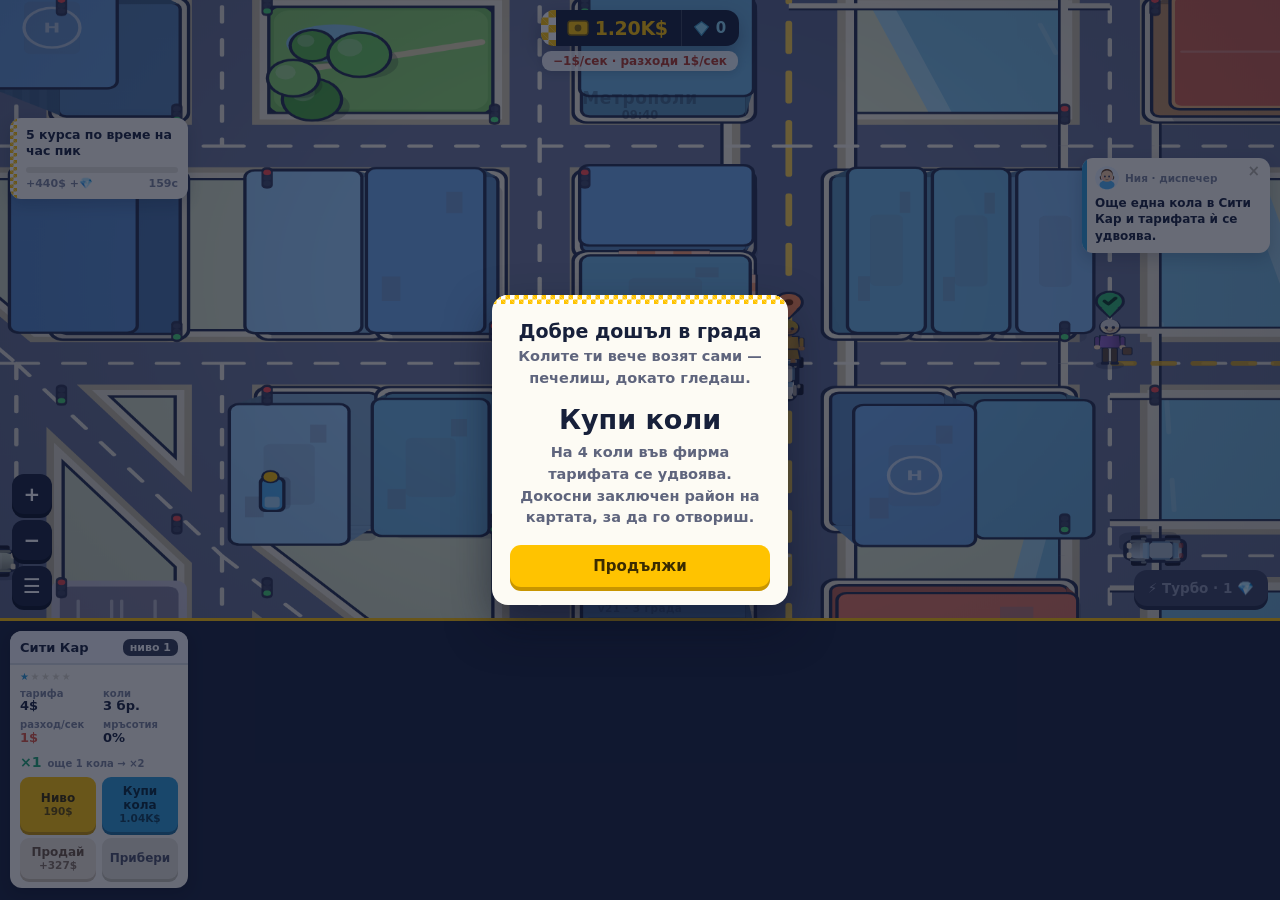
==== commit 0e9b4af3: "Give cars real proportions and clients real anatomy The toy pass got cars and people readable but bo" ====
--- a/index.html
+++ b/index.html
@@ -245,7 +245,7 @@
   </div>
   <div id="zoom"><button class="zb" id="zin">+</button><button class="zb" id="zout">−</button><button class="zb" id="menu" title="Меню">☰<i class="dot hidden" id="mdot"></i></button></div>
   <button id="turbo">⚡ Турбо · 1 💎</button>
-  <div id="ver">v20 · 3 града</div>
+  <div id="ver">v21 · 3 града</div>
 </div>
 <div id="fleets"></div>
 
@@ -706,14 +706,16 @@
 /* ==================== клиенти ==================== */
 var SKIN=["#F5CBA0","#E0AC7E","#C68642","#8D5524","#FFE0BD"];
 var HAIR=["#2E2A28","#6B4423","#C9A227","#B03A2E","#4A4E69","#DDDDDD"];
-var SHIRT=["#4FB3F6","#FF6B6B","#57C97C","#FFC93C","#C77DFF","#FF9F6E"];
+var SHIRT=["#4A8FD6","#D6564B","#3FA46B","#E0A62E","#8B5FBF","#D4785A","#3C4A6B","#C9556F"];
+var PANTS=["#2E3852","#3B4460","#51586E","#4A3B32","#2A3F52","#5C4A3A"];
 var SPOTS=["coffee","pizza","bowling","gym","cinema","bar"];
 function spawnClient(){
   var cap=6+ZONES.filter(function(z){return z.open;}).length*3+fleets.length*2+(evOn()?6:0);
   if(clients.length>=cap)return;
   var a=randomOpenNode(),b=randomOpenNode(),t=0;
   while((b===a||Math.hypot(nodes[a].x-nodes[b].x,nodes[a].y-nodes[b].y)<280)&&t++<40)b=randomOpenNode();
-  clients.push({from:a,to:b,skin:pick(SKIN),hair:pick(HAIR),shirt:pick(SHIRT),spot:pick(SPOTS),
+  clients.push({from:a,to:b,skin:pick(SKIN),hair:pick(HAIR),shirt:pick(SHIRT),pants:pick(PANTS),
+    spot:pick(SPOTS),hs:ri(0,2),bag:Math.random()<0.34,skirt:Math.random()<0.38,
     vip:Math.random()<0.12,taken:false,wait:0,bob:Math.random()*6});
 }
 /* ==================== ден/нощ ==================== */
@@ -1776,90 +1778,135 @@
 }
 function mixHex2(rgbArr,t){return [lerp(rgbArr[0],42,t),lerp(rgbArr[1],47,t),lerp(rgbArr[2],82,t)];}
 function L(p,q,f){return [p[0]+(q[0]-p[0])*f,p[1]+(q[1]-p[1])*f];}
+/* Пропорции по реален силует: капак, купе, багажник по надлъжната ос.
+   rf/rb са границите на покрива, rw — ширината му спрямо каросерията. */
 var BODY={
-  hatch:{len:31,wid:16,r:7,  cab:[-0.04,0.34],glass:.9},
-  sedan:{len:36,wid:16.5,r:6.5,cab:[-0.06,0.34],glass:.9},
-  taxi: {len:37,wid:17,r:6,  cab:[-0.06,0.34],glass:.88,sign:1,checker:1},
-  van:  {len:41,wid:19.5,r:4.5,cab:[-0.18,0.48],glass:.84,rack:1},
-  limo: {len:53,wid:17,r:6.5,cab:[-0.28,0.62],glass:.6,chrome:1}
+  hatch:{len:33,wid:16.5,r:4.5,rf:0.10,rb:-0.30,rw:0.76,glass:.92},
+  sedan:{len:38,wid:17,  r:4,  rf:0.12,rb:-0.24,rw:0.74,glass:.92},
+  taxi: {len:39,wid:17.5,r:4,  rf:0.12,rb:-0.24,rw:0.74,glass:.90,sign:1,checker:1},
+  van:  {len:43,wid:20,  r:3.5,rf:0.26,rb:-0.42,rw:0.82,glass:.86,rack:1},
+  limo: {len:56,wid:17.5,r:4,  rf:0.20,rb:-0.34,rw:0.72,glass:.62,chrome:1}
 };
-/* Такситата на играча са визуалният фокус: рисуват се по-едри от трафика,
-   с плътен тъмен контур и лека анимация, за да се четат от всеки мащаб. */
+/* Такситата на играча са визуалният фокус: по-едри от трафика, с контур и
+   лека анимация. Детайлът се включва при приближение, за да не струва кадри. */
 function drawCarShape(x,y,a,colHex,body,busy,brake,dirt,steer,mine,ph){
   dirt=dirt||0;steer=steer||0;ph=ph||0;
   var B=BODY[body]||BODY.sedan;
-  var k=mine?1.38:1.06;                       // колите на играча са по-едри
+  var k=mine?1.38:1.06;
   var len=B.len*k,wid=B.wid*k,r=B.r*k;
   var t=performance.now()/1000;
-  var bob=mine?Math.sin(t*5.5+ph)*0.5:0;      // лек живот, за да не са статични
-  var sq=brake>0?0.97:1;                      // клякане при спиране
+  var bob=mine?Math.sin(t*5.5+ph)*0.45:0;
+  var sq=brake>0?0.975:1;
   len*=sq;wid*=(2-sq);
   var c=hex2rgb(colHex),cc=night>0.2?mixHex2(c,night*0.34):c;
-  var outline=col(OUT,"#070B18");
-
+  var o=col(OUT,"#070B18"),detail=cam.s>minS*2.0;
+  var hl=len/2,hw=wid/2;
+  var rf=len*B.rf,rb=len*B.rb,rw=wid*B.rw/2;
+
+  // силуетът се стеснява към носа — иначе колата чете като тухла
+  function carPath(L,W,R){
+    ctx.beginPath();
+    ctx.moveTo(-L+R,-W);
+    ctx.lineTo(L*0.28,-W);
+    ctx.quadraticCurveTo(L,-W,L,-W*0.42);
+    ctx.lineTo(L,W*0.42);
+    ctx.quadraticCurveTo(L,W,L*0.28,W);
+    ctx.lineTo(-L+R,W);
+    ctx.quadraticCurveTo(-L,W,-L,W-R);
+    ctx.lineTo(-L,-W+R);
+    ctx.quadraticCurveTo(-L,-W,-L+R,-W);
+    ctx.closePath();
+  }
   ctx.save();ctx.translate(x,y+bob);ctx.rotate(a);
-  // сянка
-  ctx.fillStyle="rgba(24,32,60,"+(0.22+0.12*night)+")";
-  rr(-len/2+2.5,-wid/2+4.5,len,wid,r);ctx.fill();
+  ctx.fillStyle="rgba(22,30,58,"+(0.24+0.12*night)+")";
+  ctx.save();ctx.translate(2.5,4.5);carPath(hl,hw,r);ctx.fill();ctx.restore();
   ctx.translate(-1.5,-2.5);
-  ctx.rotate(steer*0.12);                     // накланя се в завой
-
-  // колела извън каросерията, за да се четат
-  var wr=(body==="van"?4.6:4)*k, wl=(body==="van"?9:8)*k;
-  ctx.fillStyle=col("#1B2138","#0A0E1E");
+  ctx.rotate(steer*0.10);
+
+  // колела с калници
+  var wr=(body==="van"?5.2:4.7)*k,wl=(body==="van"?9.8:8.8)*k;
+  ctx.fillStyle=col("#171C2E","#080C18");
   function wheel(px,py,rot){ctx.save();ctx.translate(px,py);ctx.rotate(rot||0);
-    rr(-wl/2,-wr/2,wl,wr,2);ctx.fill();ctx.restore();}
-  wheel(-len*0.29,-wid/2-1.2);wheel(-len*0.29,wid/2+1.2);
-  wheel(len*0.29,-wid/2-1.2,steer);wheel(len*0.29,wid/2+1.2,steer);
-
-  // контур + каросерия
-  ctx.fillStyle=outline;rr(-len/2-2.2,-wid/2-2.2,len+4.4,wid+4.4,r+2);ctx.fill();
-  var g=ctx.createLinearGradient(0,-wid/2,0,wid/2);
-  g.addColorStop(0,rgbs(cc,1.12));g.addColorStop(0.55,rgbs(cc,1));g.addColorStop(1,rgbs(cc,0.8));
-  ctx.fillStyle=g;rr(-len/2,-wid/2,len,wid,r);ctx.fill();
-
-  // купе и стъкла
-  ctx.fillStyle=outline;
-  rr(len*B.cab[0]-1.2,-wid/2+1.6,len*B.cab[1]+2.4,wid-3.2,4);ctx.fill();
-  ctx.fillStyle="rgba(150,205,240,"+B.glass+")";
-  rr(len*(B.cab[0]+B.cab[1])-len*0.10,-wid/2+3.2,len*0.115,wid-6.4,2.5);ctx.fill();
-  ctx.fillStyle="rgba(120,180,220,"+(B.glass*0.8)+")";
-  rr(len*B.cab[0]+1.5,-wid/2+3.2,len*0.1,wid-6.4,2.5);ctx.fill();
-  if(B.rack){ctx.fillStyle=rgbs(cc,0.62);
-    ctx.fillRect(-len*0.2,-wid/2+3,len*0.36,2);ctx.fillRect(-len*0.2,wid/2-5,len*0.36,2);}
-  if(B.chrome){ctx.fillStyle="rgba(255,255,255,"+(0.5*(1-night*0.6))+")";
-    ctx.fillRect(-len*0.42,-wid/2+1.4,len*0.84,1.4);ctx.fillRect(-len*0.42,wid/2-2.8,len*0.84,1.4);}
-  if(B.checker){var sq2=3.6*k;
-    for(var q=0;q<Math.floor(len*0.6/sq2);q++){
-      ctx.fillStyle=(q%2)?"#1B2138":"#FFFFFF";ctx.fillRect(-len*0.30+q*sq2,-wid/2+1.6,sq2,2.6);
-      ctx.fillStyle=(q%2)?"#FFFFFF":"#1B2138";ctx.fillRect(-len*0.30+q*sq2,wid/2-4.2,sq2,2.6);}}
-
-  // блясък по покрива
-  ctx.fillStyle="rgba(255,255,255,"+(0.3*(1-night*0.8))+")";
-  rr(-len*0.38,-wid/2+2,len*0.74,2.6,1.3);ctx.fill();
-
-  // фарове и стопове
-  ctx.fillStyle=night>0.15?"rgba(255,244,196,"+(0.6+0.4*night)+")":"#FFF6DC";
-  ctx.beginPath();ctx.arc(len/2-3,-wid/2+4,2.9*k,0,7);ctx.fill();
-  ctx.beginPath();ctx.arc(len/2-3,wid/2-4,2.9*k,0,7);ctx.fill();
-  ctx.fillStyle=brake>0?"#FF4436":"rgba(200,60,50,"+(0.5+0.4*night)+")";
-  ctx.beginPath();ctx.arc(-len/2+3,-wid/2+4,2.4*k,0,7);ctx.fill();
-  ctx.beginPath();ctx.arc(-len/2+3,wid/2-4,2.4*k,0,7);ctx.fill();
-
-  // покривна табела — по-едра при играча
-  if(B.sign||mine){
-    var sw=(B.sign?11:8)*k,sh=(B.sign?7:5)*k;
-    ctx.fillStyle=outline;rr(-sw/2-1.4,-sh/2-1.4,sw+2.8,sh+2.8,2.5);ctx.fill();
-    ctx.fillStyle=busy?"#3A4468":"#FFC300";rr(-sw/2,-sh/2,sw,sh,2);ctx.fill();
-    if(!busy&&night>0.25){ctx.fillStyle="rgba(255,214,90,.5)";
-      ctx.beginPath();ctx.arc(0,0,sw*0.9,0,7);ctx.fill();}
+    rr(-wl/2,-wr/2,wl,wr,1.6);ctx.fill();ctx.restore();}
+  wheel(-len*0.30,-hw-1.6);wheel(-len*0.30,hw+1.6);
+  wheel(len*0.28,-hw-1.6,steer);wheel(len*0.28,hw+1.6,steer);
+
+  // каросерия: контурът е обводка на същия силует, не втори по-голям
+  var g=ctx.createLinearGradient(0,-hw,0,hw);
+  g.addColorStop(0,rgbs(cc,1.16));g.addColorStop(0.42,rgbs(cc,1.02));
+  g.addColorStop(0.62,rgbs(cc,0.9));g.addColorStop(1,rgbs(cc,0.7));
+  carPath(hl,hw,r);
+  ctx.fillStyle=g;ctx.fill();
+  ctx.strokeStyle=o;ctx.lineWidth=3.2;ctx.lineJoin="round";ctx.stroke();
+
+  if(detail){
+    // калници над колелата
+    ctx.fillStyle=rgbs(cc,0.78);
+    rr(len*0.30-wl/2,-hw,wl,2.2,1);ctx.fill();rr(len*0.30-wl/2,hw-2.2,wl,2.2,1);ctx.fill();
+    rr(-len*0.30-wl/2,-hw,wl,2.2,1);ctx.fill();rr(-len*0.30-wl/2,hw-2.2,wl,2.2,1);ctx.fill();
+    // линии на вратите
+    ctx.strokeStyle="rgba(20,26,46,.30)";ctx.lineWidth=0.9;
+    ctx.beginPath();ctx.moveTo(rf,-hw+1.5);ctx.lineTo(rf,hw-1.5);
+    ctx.moveTo(rb,-hw+1.5);ctx.lineTo(rb,hw-1.5);ctx.stroke();
+  }
+
+  // покрив
+  ctx.fillStyle=o;rr(rb-1,-rw-1,(rf-rb)+2,rw*2+2,3);ctx.fill();
+  ctx.fillStyle=rgbs(cc,night>0.3?0.88:1.06);rr(rb,-rw,rf-rb,rw*2,2.5);ctx.fill();
+
+  // предно и задно стъкло като трапеци
+  var gl="rgba(146,196,232,"+B.glass+")";
+  ctx.fillStyle=gl;
+  ctx.beginPath();ctx.moveTo(rf,-rw);ctx.lineTo(rf+len*0.11,-hw+2.6);
+  ctx.lineTo(rf+len*0.11,hw-2.6);ctx.lineTo(rf,rw);ctx.closePath();ctx.fill();
+  ctx.fillStyle="rgba(122,172,210,"+(B.glass*0.86)+")";
+  ctx.beginPath();ctx.moveTo(rb,-rw);ctx.lineTo(rb-len*0.09,-hw+2.8);
+  ctx.lineTo(rb-len*0.09,hw-2.8);ctx.lineTo(rb,rw);ctx.closePath();ctx.fill();
+  if(detail){                                    // странични стъкла
+    ctx.fillStyle="rgba(132,182,218,"+(B.glass*0.7)+")";
+    rr(rb+1.5,-rw-1.3,(rf-rb)-3,1.7,0.8);ctx.fill();
+    rr(rb+1.5,rw-0.4,(rf-rb)-3,1.7,0.8);ctx.fill();
+    // огледала
+    ctx.fillStyle=rgbs(cc,0.72);
+    rr(rf+len*0.05,-hw-2.2,3.2,1.9,0.8);ctx.fill();
+    rr(rf+len*0.05,hw+0.3,3.2,1.9,0.8);ctx.fill();
+  }
+  if(B.rack){ctx.fillStyle=rgbs(cc,0.6);
+    ctx.fillRect(rb+2,-rw+0.5,(rf-rb)-4,1.6);ctx.fillRect(rb+2,rw-2.1,(rf-rb)-4,1.6);}
+  if(B.chrome){ctx.fillStyle="rgba(255,255,255,"+(0.45*(1-night*0.6))+")";
+    ctx.fillRect(-hl+3,-hw+1.1,len-6,1.1);ctx.fillRect(-hl+3,hw-2.2,len-6,1.1);}
+  if(B.checker){var cs=3.6*k;
+    for(var q=0;q<Math.floor(len*0.5/cs);q++){
+      ctx.fillStyle=(q%2)?"#171C2E":"#FFFFFF";ctx.fillRect(rb-cs*0.5+q*cs,-hw+1.2,cs,2.4);
+      ctx.fillStyle=(q%2)?"#FFFFFF":"#171C2E";ctx.fillRect(rb-cs*0.5+q*cs,hw-3.6,cs,2.4);}}
+
+  // отблясък по капака
+  ctx.fillStyle="rgba(255,255,255,"+(0.20*(1-night*0.85))+")";
+  rr(rf+len*0.03,-hw+2.4,len*0.13,wid-4.8,1.2);ctx.fill();
+
+  // фарове и стопове като правоъгълни блокове
+  ctx.fillStyle=night>0.15?"rgba(255,246,205,"+(0.65+0.35*night)+")":"#FFF4D6";
+  rr(hl-3.4,-hw+2.2,2.9,4.6*k,1.2);ctx.fill();rr(hl-3.4,hw-2.2-4.6*k,2.9,4.6*k,1.2);ctx.fill();
+  ctx.fillStyle=brake>0?"#FF4436":"rgba(196,58,48,"+(0.55+0.4*night)+")";
+  rr(-hl+0.6,-hw+2.2,2.6,4.2*k,1.1);ctx.fill();rr(-hl+0.6,hw-2.2-4.2*k,2.6,4.2*k,1.1);ctx.fill();
+
+  if(B.sign){                                    // истинска покривна табела
+    var sw=9.5*k,sh=5.4*k,sx=(rf+rb)/2;
+    ctx.fillStyle=o;rr(sx-sw/2-1.1,-sh/2-1.1,sw+2.2,sh+2.2,1.8);ctx.fill();
+    ctx.fillStyle=busy?"#3A4468":"#FFC300";rr(sx-sw/2,-sh/2,sw,sh,1.4);ctx.fill();
+    if(!busy&&night>0.25){ctx.fillStyle="rgba(255,214,90,.45)";
+      ctx.beginPath();ctx.arc(sx,0,sw*0.85,0,7);ctx.fill();}
+  }else if(mine){                                // дискретна лента за останалите
+    var bx=rf-len*0.02;
+    ctx.fillStyle=o;rr(bx-1.1,-3.4*k,3.4,6.8*k,1.4);ctx.fill();
+    ctx.fillStyle=busy?"#5A6488":"#FFC300";rr(bx-0.4,-2.7*k,2,5.4*k,1);ctx.fill();
   }
   if(dirt>0.12){
-    ctx.globalAlpha=Math.min(0.55,dirt*0.55);
-    ctx.fillStyle="#6B5A45";rr(-len/2,-wid/2,len,wid,r);ctx.fill();
+    ctx.globalAlpha=Math.min(0.5,dirt*0.5);
+    ctx.fillStyle="#6B5A45";rr(-hl,-hw,len,wid,r);ctx.fill();
     ctx.globalAlpha=1;
-    if(dirt>0.65){ctx.rotate(-steer*0.12);ctx.rotate(-a);
-      ctx.fillStyle=outline;ctx.beginPath();ctx.arc(0,-wid-6,8*k,0,7);ctx.fill();
+    if(dirt>0.65){ctx.rotate(-steer*0.10);ctx.rotate(-a);
+      ctx.fillStyle=o;ctx.beginPath();ctx.arc(0,-wid-6,8*k,0,7);ctx.fill();
       ctx.fillStyle="#FFC300";ctx.beginPath();ctx.arc(0,-wid-6,6.4*k,0,7);ctx.fill();
       ctx.fillStyle="#3B2C00";ctx.font="800 "+(11*k)+"px system-ui,sans-serif";ctx.textAlign="center";
       ctx.fillText("!",0,-wid-2);}
@@ -1915,49 +1962,94 @@
   ctx.fillStyle="#fff";ctx.font="800 20px system-ui";ctx.textAlign="center";ctx.fillText("!",a.x,a.y+9);
 }
 function drawPin(x,y,cl){
-  var b=Math.sin(cl.bob)*1.7,o=col(OUT,"#070B18");
-  var t=performance.now()/1000;
-  ctx.fillStyle="rgba(28,38,68,.24)";
-  ctx.beginPath();ctx.ellipse(x,y+2,10,4.2,0,0,7);ctx.fill();
+  var b=Math.sin(cl.bob)*1.5,o=col(OUT,"#070B18");
+  var t=performance.now()/1000,det=cam.s>minS*2.0;
+  var sh=hex2rgb(cl.shirt),pn=hex2rgb(cl.pants||"#2E3852");
+  ctx.fillStyle="rgba(26,36,64,.26)";
+  ctx.beginPath();ctx.ellipse(x,y+1.5,8.5,3.6,0,0,7);ctx.fill();
   ctx.save();ctx.translate(x,y+b);
-  // крака
-  ctx.fillStyle=o;rr(-5.6,-9,4.6,10,1.9);ctx.fill();rr(1,-9,4.6,10,1.9);ctx.fill();
-  // тяло с контур
-  ctx.fillStyle=o;rr(-8.8,-23.5,17.6,16.5,5.5);ctx.fill();
-  ctx.fillStyle=cl.shirt;rr(-7.2,-22,14.4,13.4,4.4);ctx.fill();
-  // ръце
-  ctx.fillStyle=o;rr(-11.6,-21.5,3.8,10.5,1.8);ctx.fill();rr(7.8,-21.5,3.8,10.5,1.8);ctx.fill();
-  // глава
-  ctx.fillStyle=o;ctx.beginPath();ctx.arc(0,-29.5,9.2,0,7);ctx.fill();
-  ctx.fillStyle=cl.skin;ctx.beginPath();ctx.arc(0,-29.5,7.7,0,7);ctx.fill();
-  ctx.fillStyle=cl.hair;ctx.beginPath();ctx.arc(0,-31,7.7,Math.PI*1.02,Math.PI*1.98);ctx.fill();
-  ctx.fillStyle="#2A3350";
-  ctx.beginPath();ctx.arc(-2.7,-29,1.3,0,7);ctx.fill();
-  ctx.beginPath();ctx.arc(2.7,-29,1.3,0,7);ctx.fill();
-  ctx.fillStyle="rgba(255,130,130,.35)";
-  ctx.beginPath();ctx.arc(-5.4,-27,2,0,7);ctx.fill();
-  ctx.beginPath();ctx.arc(5.4,-27,2,0,7);ctx.fill();
+
+  // крака и обувки
+  ctx.fillStyle=o;
+  if(cl.skirt){ctx.beginPath();ctx.moveTo(-6.2,-13.5);ctx.lineTo(6.2,-13.5);
+    ctx.lineTo(7.4,-4.5);ctx.lineTo(-7.4,-4.5);ctx.closePath();ctx.fill();
+    ctx.fillStyle=rgbs(sh,0.82);ctx.beginPath();ctx.moveTo(-5.2,-13);ctx.lineTo(5.2,-13);
+    ctx.lineTo(6.3,-5.4);ctx.lineTo(-6.3,-5.4);ctx.closePath();ctx.fill();
+    ctx.fillStyle=cl.skin;rr(-4,-5.6,3,4.6,1);ctx.fill();rr(1,-5.6,3,4.6,1);ctx.fill();
+  }else{
+    rr(-4.9,-14,4.2,13,1.4);ctx.fill();rr(0.7,-14,4.2,13,1.4);ctx.fill();
+    ctx.fillStyle=rgbs(pn,1);rr(-4.2,-13.4,3.4,11.6,1.1);ctx.fill();rr(0.8,-13.4,3.4,11.6,1.1);ctx.fill();
+  }
+  ctx.fillStyle=o;rr(-5.4,-1.9,5,2.6,1);ctx.fill();rr(0.4,-1.9,5,2.6,1);ctx.fill();
+
+  // торс с рамене
+  ctx.fillStyle=o;
+  ctx.beginPath();ctx.moveTo(-6.4,-24.6);ctx.lineTo(6.4,-24.6);
+  ctx.lineTo(7.4,-13.2);ctx.lineTo(-7.4,-13.2);ctx.closePath();ctx.fill();
+  var gs=ctx.createLinearGradient(-7,0,7,0);
+  gs.addColorStop(0,rgbs(sh,1.14));gs.addColorStop(0.55,rgbs(sh,1));gs.addColorStop(1,rgbs(sh,0.78));
+  ctx.fillStyle=gs;
+  ctx.beginPath();ctx.moveTo(-5.4,-23.9);ctx.lineTo(5.4,-23.9);
+  ctx.lineTo(6.3,-14);ctx.lineTo(-6.3,-14);ctx.closePath();ctx.fill();
+
+  // ръце с длани
+  ctx.fillStyle=o;rr(-9.4,-23.4,3.4,11,1.5);ctx.fill();rr(6,-23.4,3.4,11,1.5);ctx.fill();
+  ctx.fillStyle=rgbs(sh,0.9);rr(-8.8,-22.9,2.4,7.4,1.1);ctx.fill();rr(6.4,-22.9,2.4,7.4,1.1);ctx.fill();
+  ctx.fillStyle=cl.skin;
+  ctx.beginPath();ctx.arc(-7.6,-14.2,1.9,0,7);ctx.fill();
+  ctx.beginPath();ctx.arc(7.6,-14.2,1.9,0,7);ctx.fill();
+  if(cl.bag&&det){ctx.fillStyle=o;rr(7.2,-14.4,6.4,7,1.6);ctx.fill();
+    ctx.fillStyle="#7A5A3C";rr(7.8,-13.8,5.2,5.8,1.2);ctx.fill();}
+
+  // шия и глава
+  ctx.fillStyle=rgbs(hex2rgb(cl.skin),0.86);rr(-1.9,-26.6,3.8,3,1);ctx.fill();
+  ctx.fillStyle=o;ctx.beginPath();ctx.arc(0,-31.4,6.5,0,7);ctx.fill();
+  var gh=ctx.createLinearGradient(-6,0,6,0);
+  var sk=hex2rgb(cl.skin);
+  gh.addColorStop(0,rgbs(sk,1.08));gh.addColorStop(1,rgbs(sk,0.88));
+  ctx.fillStyle=gh;ctx.beginPath();ctx.arc(0,-31.4,5.5,0,7);ctx.fill();
+
+  // прическа
+  ctx.fillStyle=cl.hair;
+  if(cl.hs===1){                                   // дълга
+    ctx.beginPath();ctx.moveTo(-5.6,-31.8);ctx.lineTo(-5.2,-22.5);
+    ctx.lineTo(-2.8,-22.5);ctx.lineTo(-3.2,-31.8);ctx.closePath();ctx.fill();
+    ctx.beginPath();ctx.moveTo(5.6,-31.8);ctx.lineTo(5.2,-22.5);
+    ctx.lineTo(2.8,-22.5);ctx.lineTo(3.2,-31.8);ctx.closePath();ctx.fill();
+  }
+  ctx.beginPath();ctx.arc(0,-32.4,5.5,Math.PI*1.03,Math.PI*1.97);ctx.fill();
+  ctx.fillRect(-5.5,-33.4,11,2.2);
+  if(cl.hs===2){ctx.beginPath();ctx.arc(0,-37,3.1,0,7);ctx.fill();}
+
+  if(det){
+    ctx.fillStyle="#2A3350";
+    ctx.beginPath();ctx.ellipse(-2.1,-30.8,1.05,1.25,0,0,7);ctx.fill();
+    ctx.beginPath();ctx.ellipse(2.1,-30.8,1.05,1.25,0,0,7);ctx.fill();
+    ctx.strokeStyle="rgba(120,70,55,.5)";ctx.lineWidth=0.9;ctx.lineCap="round";
+    ctx.beginPath();ctx.arc(0,-29.6,1.9,0.25,Math.PI-0.25);ctx.stroke();
+  }
   ctx.restore();
+
   // маркер над главата, за да се намират и от далеч
   var mk2=cl.taken?"#33C176":(cl.vip?"#FFC300":"#FF8A50");
   var pu=0.5+0.5*Math.sin(t*3.4+cl.bob);
-  var my2=y+b-46-pu*2.5;
+  var my2=y+b-50-pu*2.5;
   ctx.fillStyle=o;
-  ctx.beginPath();ctx.moveTo(x,my2+13);ctx.lineTo(x-8,my2+3);ctx.lineTo(x+8,my2+3);ctx.closePath();ctx.fill();
-  ctx.beginPath();ctx.arc(x,my2-3,10,0,7);ctx.fill();
+  ctx.beginPath();ctx.moveTo(x,my2+12);ctx.lineTo(x-7,my2+3);ctx.lineTo(x+7,my2+3);ctx.closePath();ctx.fill();
+  ctx.beginPath();ctx.arc(x,my2-3,9,0,7);ctx.fill();
   ctx.fillStyle=mk2;
-  ctx.beginPath();ctx.moveTo(x,my2+10.5);ctx.lineTo(x-5.8,my2+2.5);ctx.lineTo(x+5.8,my2+2.5);ctx.closePath();ctx.fill();
-  ctx.beginPath();ctx.arc(x,my2-3,8,0,7);ctx.fill();
+  ctx.beginPath();ctx.moveTo(x,my2+10);ctx.lineTo(x-5,my2+2.6);ctx.lineTo(x+5,my2+2.6);ctx.closePath();ctx.fill();
+  ctx.beginPath();ctx.arc(x,my2-3,7.2,0,7);ctx.fill();
   ctx.textAlign="center";
-  if(cl.taken){ctx.strokeStyle="#0B3D25";ctx.lineWidth=2.6;ctx.lineCap="round";
-    ctx.beginPath();ctx.moveTo(x-3.6,my2-3);ctx.lineTo(x-1,my2-0.4);ctx.lineTo(x+3.8,my2-6);ctx.stroke();}
-  else if(cl.vip){ctx.fillStyle="#5A3F00";ctx.font="800 11px system-ui,sans-serif";
-    ctx.fillText("\u2605",x,my2+0.8);}
-  else{ctx.fillStyle="#7A2E00";ctx.beginPath();ctx.arc(x,my2-3,3,0,7);ctx.fill();}
+  if(cl.taken){ctx.strokeStyle="#0B3D25";ctx.lineWidth=2.4;ctx.lineCap="round";
+    ctx.beginPath();ctx.moveTo(x-3.2,my2-3);ctx.lineTo(x-0.9,my2-0.6);ctx.lineTo(x+3.4,my2-5.6);ctx.stroke();}
+  else if(cl.vip){ctx.fillStyle="#5A3F00";ctx.font="800 10px system-ui,sans-serif";
+    ctx.fillText("\u2605",x,my2+0.6);}
+  else{ctx.fillStyle="#7A2E00";ctx.beginPath();ctx.arc(x,my2-3,2.7,0,7);ctx.fill();}
   if(cl.vip&&!cl.taken&&night>0.2){
-    ctx.fillStyle="rgba(255,201,60,"+(0.16*night)+")";
-    ctx.beginPath();ctx.arc(x,y-22,34,0,7);ctx.fill();}
-  if(!cl.taken&&cl.wait>14)bubble(x,y-64,"Къде си?",1);
+    ctx.fillStyle="rgba(255,201,60,"+(0.15*night)+")";
+    ctx.beginPath();ctx.arc(x,y-24,34,0,7);ctx.fill();}
+  if(!cl.taken&&cl.wait>14)bubble(x,y-68,"Къде си?",1);
 }
 function drawSpot(x,y,cl){
   var cy=y-40,r=17;
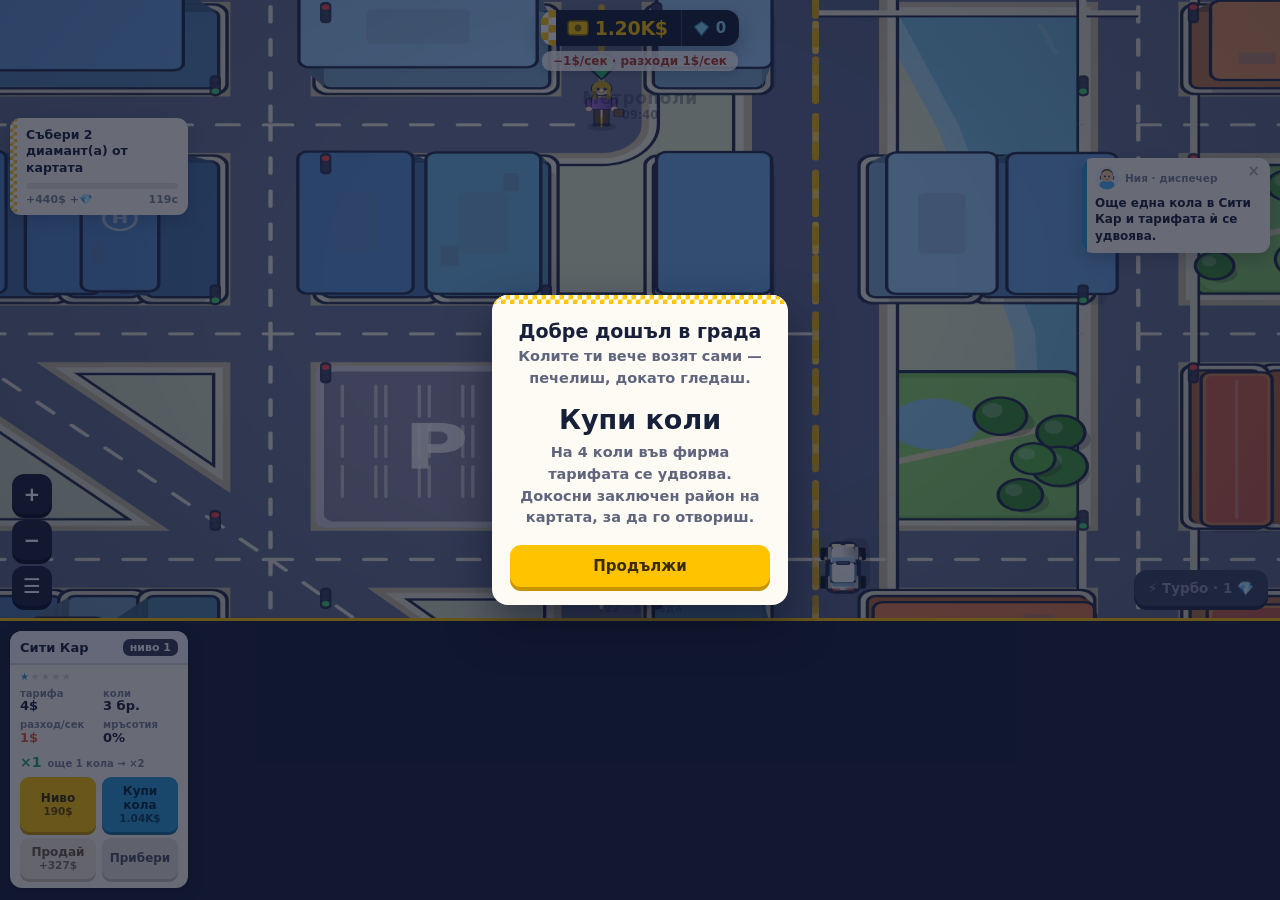
==== commit d8480645: "Fit cars inside their lane and dispatch by road distance Two fixes, both reported from play.  Cars s" ====
--- a/index.html
+++ b/index.html
@@ -245,7 +245,7 @@
   </div>
   <div id="zoom"><button class="zb" id="zin">+</button><button class="zb" id="zout">−</button><button class="zb" id="menu" title="Меню">☰<i class="dot hidden" id="mdot"></i></button></div>
   <button id="turbo">⚡ Турбо · 1 💎</button>
-  <div id="ver">v21 · 3 града</div>
+  <div id="ver">v22 · 3 града</div>
 </div>
 <div id="fleets"></div>
 
@@ -317,7 +317,7 @@
     price:15000000 }
 ];
 var cityIdx=0, CITY=CITIES[0];
-var WW=CITY.w,WH=CITY.h,ROADW=36,HWW=58;
+var WW=CITY.w,WH=CITY.h,ROADW=48,HWW=76;
 var xs=[],ys=[],nodes=[],edges=[],blocks=[],river=[],trees=[],lamps=[],ponds=[],bridges=[],stops=[],clouds=[];
 var DOWNS=[];
 function district(x,y){
@@ -576,6 +576,27 @@
   if(b!==a&&prev[b]<0)return null;
   var p=[b],c=b;while(prev[c]>=0){c=prev[c];p.push(c);}return p.reverse();
 }
+/* Диспечерът има нужда от цената до всички клиенти, не до един. Едно
+   пускане без ранно спиране дава точно това — толкова, колкото струваше
+   и досегашното единично route(), но с истинско разстояние по път. */
+function routeAll(a){
+  var dist=new Float64Array(nodes.length).fill(1e18),prev=new Int32Array(nodes.length).fill(-1);
+  var vis=new Uint8Array(nodes.length),q=[a];dist[a]=0;
+  while(q.length){
+    var bi=0;for(var i=1;i<q.length;i++)if(dist[q[i]]<dist[q[bi]])bi=i;
+    var u=q.splice(bi,1)[0];if(vis[u])continue;vis[u]=1;
+    for(var k=0;k<nodes[u].nb.length;k++){var e=nodes[u].nb[k];
+      if(vis[e.n]||blocked[key(u,e.n)])continue;
+      var nd=dist[u]+e.w;if(nd<dist[e.n]){dist[e.n]=nd;prev[e.n]=u;q.push(e.n);}}
+  }
+  return {d:dist,p:prev};
+}
+function pathFrom(R,a,b){
+  if(a===b)return[a];
+  if(R.p[b]<0)return null;
+  var p=[b],c=b;while(R.p[c]>=0){c=R.p[c];p.push(c);}
+  return p.reverse();
+}
 function pathLen(p){var d=0;for(var i=0;i<p.length-1;i++)d+=Math.hypot(nodes[p[i]].x-nodes[p[i+1]].x,nodes[p[i]].y-nodes[p[i+1]].y);return d;}
 function isHwEdge(a,b){
   for(var i=0;i<nodes[a].nb.length;i++) if(nodes[a].nb[i].n===b) return nodes[a].nb[i].w<nodes[a].nb[i].d;
@@ -1180,14 +1201,14 @@
     if(Math.cos(u.a-v.a)<0.5)continue;        // само коли в същата посока
     var d=Math.hypot(dx,dy);if(d>34)continue;
     var fwd=dx*ca+dy*sa,lat=-dx*sa+dy*ca;
-    if(fwd<3||lat>9||lat<-9)continue;
+    if(fwd<3||lat>ROADW*0.24||lat<-ROADW*0.24)continue;
     var q=(d-15)/19; if(q<0)q=0; if(q<f)f=q;
   }
   return f;
 }
 function atRedLight(A,B,rest){
   if(B.light<0)return false;
-  if(rest>24||rest<5)return false;          // спира само на стоп-линията, не в кръстовището
+  if(rest>ROADW*0.7||rest<ROADW*0.14)return false;   // спира на стоп-линията, не в кръстовището
   return !lightGreen(B,Math.abs(B.y-A.y)>Math.abs(B.x-A.x));
 }
 function sleepers(){var n=0;for(var i=0;i<cars.length;i++)if(cars[i].asleep)n++;return n;}
@@ -1228,6 +1249,10 @@
     say(c.x,c.y,"Zzz…");
     return;
   }
+  if(c.state==="toDepot"&&!fl.rest){
+    for(var wq=0;wq<clients.length;wq++)if(!clients[wq].taken){
+      c.state="idle";c.wait=0;c.idleT=0;break;}   // има работа — обръщаме
+  }
   if(c.state==="parked"){
     if(fl.rest)return;
     var work=false;
@@ -1242,10 +1267,20 @@
     if((c.dirt||0)>=0.75&&wash){
       if(sendToWash(c)){say(c.x,c.y,"Към мивката");return;}
     }
-    var best=null,bd=1e9;
-    if(!fl.rest)for(var i=0;i<clients.length;i++){var cl=clients[i];if(cl.taken)continue;
-      var d=Math.hypot(nodes[cl.from].x-c.x,nodes[cl.from].y-c.y);if(d<bd){bd=d;best=cl;}}
-    if(best){var p=route(c.path[c.seg]||c.path[0],best.from);
+    var start=c.path[c.seg]||c.path[0];
+    var best=null,bd=1e18,R=null;
+    if(!fl.rest){
+      var anyFree=false;
+      for(var i=0;i<clients.length;i++)if(!clients[i].taken){anyFree=true;break;}
+      if(anyFree){
+        R=routeAll(start);
+        for(var i2=0;i2<clients.length;i2++){var cl=clients[i2];
+          if(cl.taken)continue;
+          var d=R.d[cl.from];                 // истинско разстояние по улици
+          if(d<bd){bd=d;best=cl;}}
+      }
+    }
+    if(best){var p=pathFrom(R,start,best.from);
       if(p){best.taken=true;c.client=best;c.path=p;c.seg=0;c.t=0;c.state="pickup";c.idleT=0;}
       else{best.unreach=(best.unreach||0)+1;c.wait=1;}}
     else{
@@ -1274,8 +1309,10 @@
   var na=Math.atan2(B.y-A.y,B.x-A.x),d2=((na-c.a+Math.PI*3)%(Math.PI*2))-Math.PI;
   c.a+=d2*Math.min(1,dt*12);
   c.steer=(c.steer||0)*0.85+Math.max(-0.5,Math.min(0.5,d2))*0.15;
-  c.x=A.x+(B.x-A.x)*c.t-Math.sin(c.a)*7;
-  c.y=A.y+(B.y-A.y)*c.t+Math.cos(c.a)*7;
+  // центърът на дясната лента, а не фиксирано отместване
+  var lo=(isHwEdge(c.path[c.seg],c.path[c.seg+1])?HWW:ROADW)/4;
+  c.x=A.x+(B.x-A.x)*c.t-Math.sin(c.a)*lo;
+  c.y=A.y+(B.y-A.y)*c.t+Math.cos(c.a)*lo;
 }
 function driveNpc(n,dt){
   var A=nodes[n.path[n.seg]],B=nodes[n.path[n.seg+1]];
@@ -1294,8 +1331,9 @@
   var na=Math.atan2(B.y-A.y,B.x-A.x),d=((na-n.a+Math.PI*3)%(Math.PI*2))-Math.PI;
   n.a+=d*Math.min(1,dt*10);
   n.steer=(n.steer||0)*0.85+Math.max(-0.5,Math.min(0.5,d))*0.15;
-  n.x=A.x+(B.x-A.x)*n.t-Math.sin(n.a)*7;
-  n.y=A.y+(B.y-A.y)*n.t+Math.cos(n.a)*7;
+  var lon=(isHwEdge(n.path[n.seg],n.path[n.seg+1])?HWW:ROADW)/4;
+  n.x=A.x+(B.x-A.x)*n.t-Math.sin(n.a)*lon;
+  n.y=A.y+(B.y-A.y)*n.t+Math.cos(n.a)*lon;
 }
 function arrive(c){
   var last=c.path[c.path.length-1];c.x=nodes[last].x;c.y=nodes[last].y;
@@ -1781,18 +1819,18 @@
 /* Пропорции по реален силует: капак, купе, багажник по надлъжната ос.
    rf/rb са границите на покрива, rw — ширината му спрямо каросерията. */
 var BODY={
-  hatch:{len:33,wid:16.5,r:4.5,rf:0.10,rb:-0.30,rw:0.76,glass:.92},
-  sedan:{len:38,wid:17,  r:4,  rf:0.12,rb:-0.24,rw:0.74,glass:.92},
-  taxi: {len:39,wid:17.5,r:4,  rf:0.12,rb:-0.24,rw:0.74,glass:.90,sign:1,checker:1},
-  van:  {len:43,wid:20,  r:3.5,rf:0.26,rb:-0.42,rw:0.82,glass:.86,rack:1},
-  limo: {len:56,wid:17.5,r:4,  rf:0.20,rb:-0.34,rw:0.72,glass:.62,chrome:1}
+  hatch:{len:33,wid:14.5,r:4.5,rf:0.10,rb:-0.30,rw:0.76,glass:.92},
+  sedan:{len:38,wid:15.5,r:4,  rf:0.12,rb:-0.24,rw:0.74,glass:.92},
+  taxi: {len:39,wid:16,  r:4,  rf:0.12,rb:-0.24,rw:0.74,glass:.90,sign:1,checker:1},
+  van:  {len:43,wid:17.5,r:3.5,rf:0.26,rb:-0.42,rw:0.82,glass:.86,rack:1},
+  limo: {len:56,wid:16,  r:4,  rf:0.20,rb:-0.34,rw:0.72,glass:.62,chrome:1}
 };
 /* Такситата на играча са визуалният фокус: по-едри от трафика, с контур и
    лека анимация. Детайлът се включва при приближение, за да не струва кадри. */
 function drawCarShape(x,y,a,colHex,body,busy,brake,dirt,steer,mine,ph){
   dirt=dirt||0;steer=steer||0;ph=ph||0;
   var B=BODY[body]||BODY.sedan;
-  var k=mine?1.38:1.06;
+  var k=mine?1.25:1.0;
   var len=B.len*k,wid=B.wid*k,r=B.r*k;
   var t=performance.now()/1000;
   var bob=mine?Math.sin(t*5.5+ph)*0.45:0;
